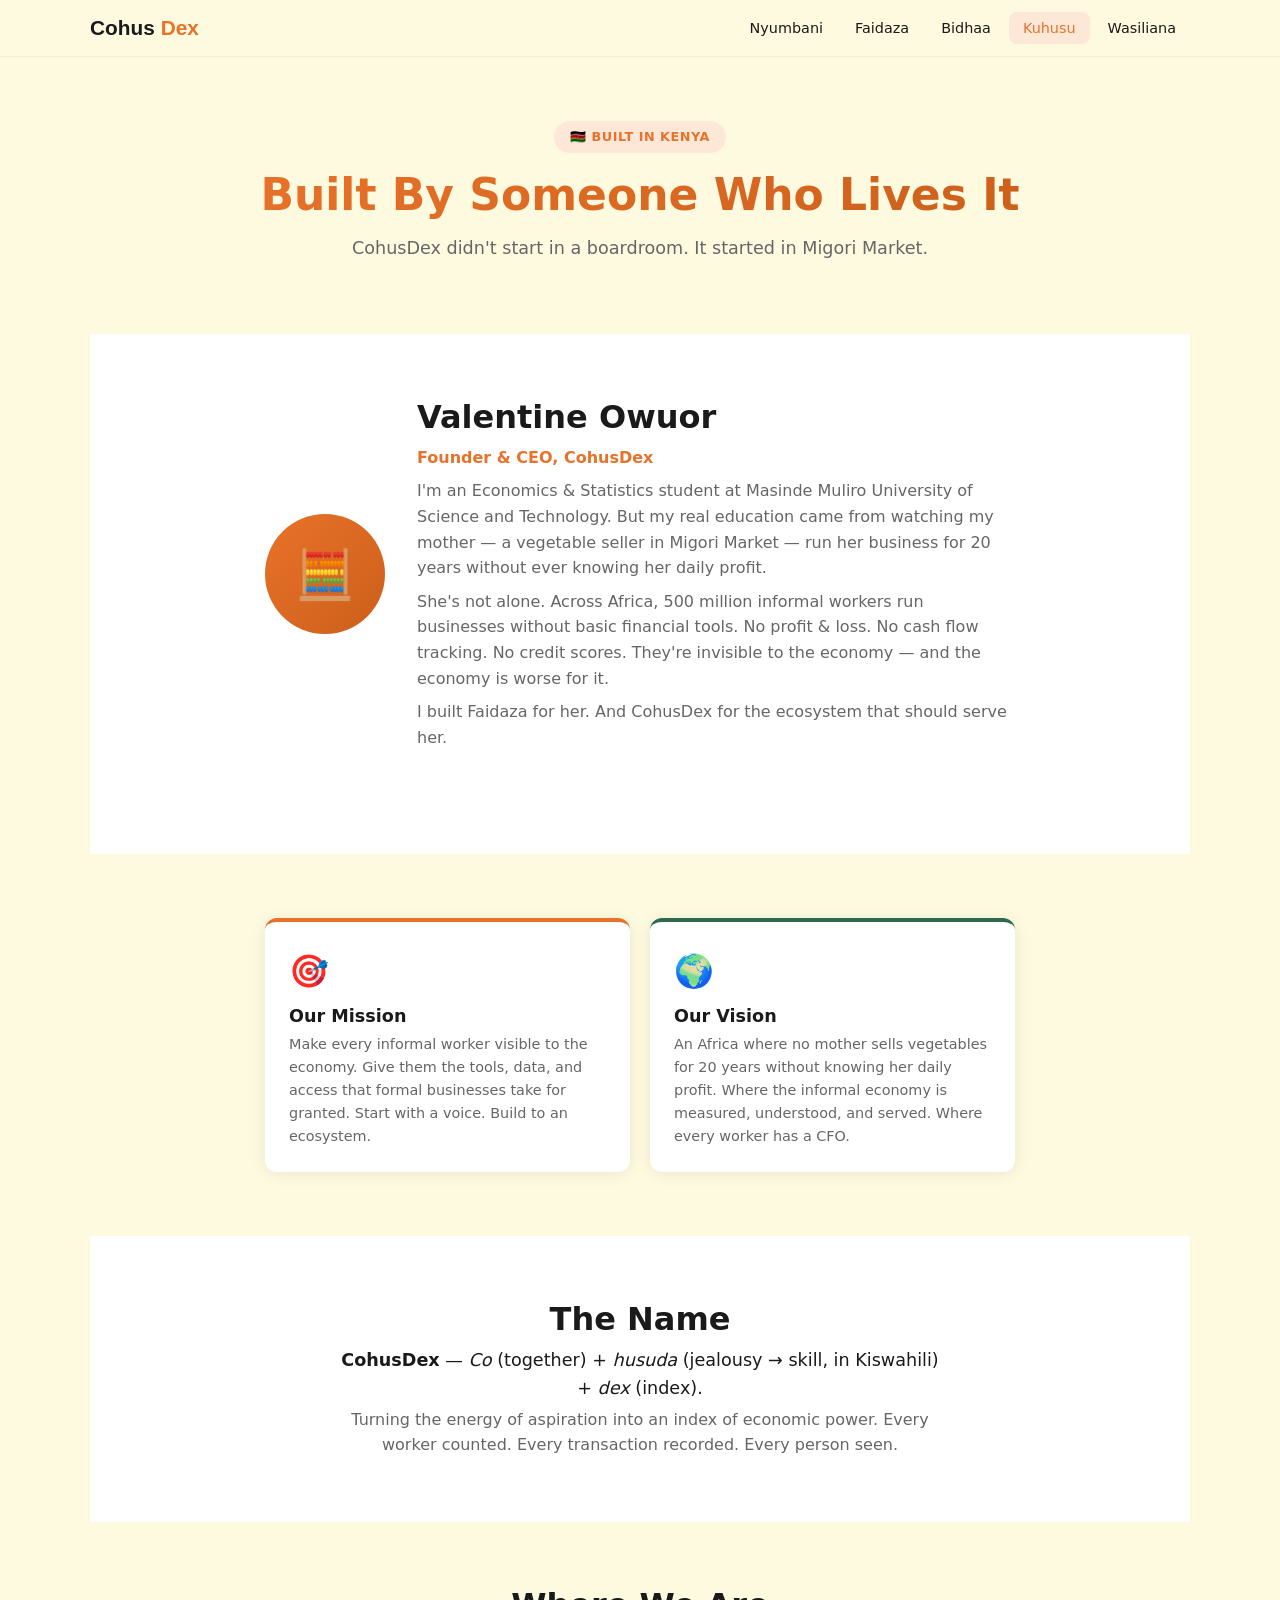
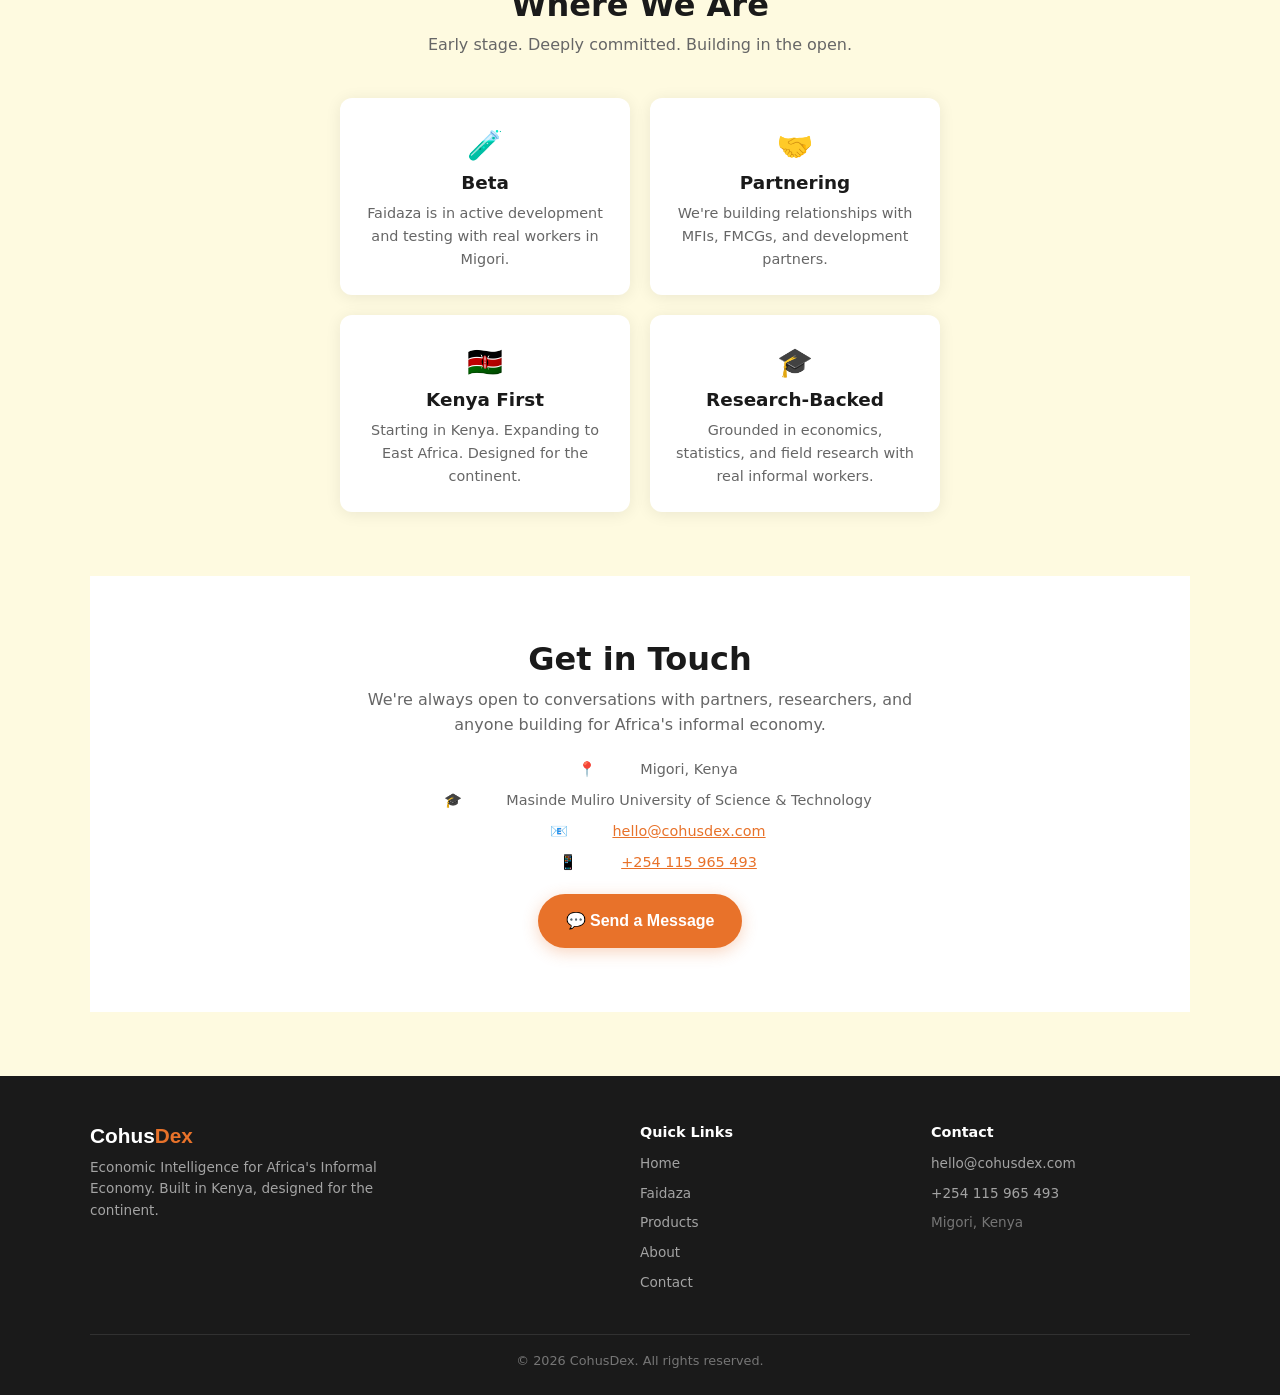
==== about.html @ 2ee93d40 "feat: CohusDex unified company website - Home: mission + two-product CTAs (Faidaza B2C + Core B2B) -" ====
<!DOCTYPE html>
<html lang="en">
<head>
<meta charset="UTF-8">
<meta name="viewport" content="width=device-width,initial-scale=1.0">
<meta name="description" content="About CohusDex — Founded by Valentine Owuor, an Economics & Statistics student whose mother is a vegetable seller in Migori. Building economic intelligence for Africa's informal economy.">
<meta name="theme-color" content="#E8722A">
<link rel="icon" type="image/png" href="/assets/favicon.png">
<link rel="apple-touch-icon" href="/assets/icon-192.png">
<link rel="manifest" href="/manifest.json">
<link rel="stylesheet" href="/css/style.css">
<meta property="og:title" content="About — Built By Someone Who Lives It | CohusDex">
<meta property="og:description" content="Founded by Valentine Owuor, an Economics student whose mother is a vegetable seller in Migori. Building economic intelligence for Africa's informal economy.">
<meta property="og:image" content="https://cohusdex.com/assets/og-image.png">
<meta property="og:url" content="https://cohusdex.com/about.html">
<meta property="og:type" content="website">
<meta name="twitter:card" content="summary_large_image">
<meta name="twitter:title" content="About CohusDex — Built By Someone Who Lives It">
<meta name="twitter:description" content="From Migori Market to economic intelligence for Africa. Valentine Owuor's story.">
<meta name="twitter:image" content="https://cohusdex.com/assets/og-image.png">
<link rel="canonical" href="https://cohusdex.com/about.html">
</head>
<body>

<!-- Navigation -->
<nav class="nav" role="navigation">
  <div class="nav-inner">
    <a href="/" class="nav-logo">Cohus<span>Dex</span></a>
    <button class="nav-toggle" aria-label="Toggle menu" aria-expanded="false" onclick="toggleNav()">☰</button>
    <ul class="nav-links" role="menubar">
      <li role="none"><a href="/" role="menuitem">Nyumbani</a></li>
      <li role="none"><a href="/faidaza.html" role="menuitem">Faidaza</a></li>
      <li role="none"><a href="/products.html" role="menuitem">Bidhaa</a></li>
      <li role="none"><a href="/about.html" class="active" role="menuitem">Kuhusu</a></li>
      <li role="none"><a href="/contact.html" role="menuitem">Wasiliana</a></li>
    </ul>
  </div>
</nav>

<!-- Hero -->
<section class="hero" style="max-width:850px">
  <div class="hero-badge">🇰🇪 Built in Kenya</div>
  <h1>Built By Someone Who Lives It</h1>
  <p>CohusDex didn't start in a boardroom. It started in Migori Market.</p>
</section>

<!-- Valentine's Story -->
<section class="section section-alt">
  <div class="about-hero" style="max-width:750px">
    <div class="about-photo" aria-label="Valentine Owuor, Founder of CohusDex">🧮</div>
    <div class="about-story">
      <h2>Valentine Owuor</h2>
      <p style="color:var(--orange);font-weight:600;margin-bottom:8px">Founder & CEO, CohusDex</p>
      <p>I'm an Economics & Statistics student at Masinde Muliro University of Science and Technology. But my real education came from watching my mother — a vegetable seller in Migori Market — run her business for 20 years without ever knowing her daily profit.</p>
      <p style="margin-top:8px">She's not alone. Across Africa, 500 million informal workers run businesses without basic financial tools. No profit & loss. No cash flow tracking. No credit scores. They're invisible to the economy — and the economy is worse for it.</p>
      <p style="margin-top:8px">I built Faidaza for her. And CohusDex for the ecosystem that should serve her.</p>
    </div>
  </div>
</section>

<!-- Mission & Vision -->
<section class="section">
  <div class="grid grid-2" style="max-width:750px;margin:0 auto">
    <div class="mv-box" style="border-top:4px solid var(--orange)">
      <div class="icon">🎯</div>
      <h3>Our Mission</h3>
      <p>Make every informal worker visible to the economy. Give them the tools, data, and access that formal businesses take for granted. Start with a voice. Build to an ecosystem.</p>
    </div>
    <div class="mv-box" style="border-top:4px solid var(--green)">
      <div class="icon">🌍</div>
      <h3>Our Vision</h3>
      <p>An Africa where no mother sells vegetables for 20 years without knowing her daily profit. Where the informal economy is measured, understood, and served. Where every worker has a CFO.</p>
    </div>
  </div>
</section>

<!-- The Name -->
<section class="section section-alt text-center">
  <div style="max-width:600px;margin:0 auto">
    <h2>The Name</h2>
    <p style="margin-top:8px;font-size:1.1rem"><strong>CohusDex</strong> — <em>Co</em> (together) + <em>husuda</em> (jealousy → skill, in Kiswahili) + <em>dex</em> (index).</p>
    <p style="color:var(--gray);margin-top:4px">Turning the energy of aspiration into an index of economic power. Every worker counted. Every transaction recorded. Every person seen.</p>
  </div>
</section>

<!-- Traction / Status -->
<section class="section text-center">
  <div class="section-header">
    <h2>Where We Are</h2>
    <p>Early stage. Deeply committed. Building in the open.</p>
  </div>
  <div class="grid grid-2" style="max-width:600px;margin:0 auto">
    <div class="card">
      <div style="font-size:1.8rem;margin-bottom:4px">🧪</div>
      <h3>Beta</h3>
      <p>Faidaza is in active development and testing with real workers in Migori.</p>
    </div>
    <div class="card">
      <div style="font-size:1.8rem;margin-bottom:4px">🤝</div>
      <h3>Partnering</h3>
      <p>We're building relationships with MFIs, FMCGs, and development partners.</p>
    </div>
    <div class="card">
      <div style="font-size:1.8rem;margin-bottom:4px">🇰🇪</div>
      <h3>Kenya First</h3>
      <p>Starting in Kenya. Expanding to East Africa. Designed for the continent.</p>
    </div>
    <div class="card">
      <div style="font-size:1.8rem;margin-bottom:4px">🎓</div>
      <h3>Research-Backed</h3>
      <p>Grounded in economics, statistics, and field research with real informal workers.</p>
    </div>
  </div>
</section>

<!-- Contact Info -->
<section class="section section-alt" style="text-align:center">
  <div style="max-width:550px;margin:0 auto">
    <h2>Get in Touch</h2>
    <p style="color:var(--gray);margin:8px 0 20px">We're always open to conversations with partners, researchers, and anyone building for Africa's informal economy.</p>
    <div class="about-detail" style="justify-content:center"><span class="label">📍</span> <span>Migori, Kenya</span></div>
    <div class="about-detail" style="justify-content:center"><span class="label">🎓</span> <span>Masinde Muliro University of Science & Technology</span></div>
    <div class="about-detail" style="justify-content:center"><span class="label">📧</span> <a href="mailto:hello@cohusdex.com" style="color:var(--orange)">hello@cohusdex.com</a></div>
    <div class="about-detail" style="justify-content:center"><span class="label">📱</span> <a href="tel:+254115965493" style="color:var(--orange)">+254 115 965 493</a></div>
    <div style="margin-top:20px">
      <a href="/contact.html" class="btn btn-primary">💬 Send a Message</a>
    </div>
  </div>
</section>

<!-- Footer -->
<footer class="footer">
  <div class="footer-inner">
    <div class="footer-brand">
      <h3>Cohus<span>Dex</span></h3>
      <p>Economic Intelligence for Africa's Informal Economy. Built in Kenya, designed for the continent.</p>
    </div>
    <div class="footer-links">
      <h4>Quick Links</h4>
      <a href="/">Home</a>
      <a href="/faidaza.html">Faidaza</a>
      <a href="/products.html">Products</a>
      <a href="/about.html">About</a>
      <a href="/contact.html">Contact</a>
    </div>
    <div class="footer-contact">
      <h4>Contact</h4>
      <a href="mailto:hello@cohusdex.com">hello@cohusdex.com</a>
      <a href="tel:+254115965493">+254 115 965 493</a>
      <p style="color:rgba(255,255,255,.4);font-size:.85rem;margin-top:4px">Migori, Kenya</p>
    </div>
  </div>
  <div class="footer-bottom">
    &copy; 2026 CohusDex. All rights reserved.
  </div>
</footer>

<script src="/js/main.js"></script>
</body>
</html>
---- css/style.css ----
/* ============================================
   CohusDex — Economic Intelligence for Africa's Informal Economy
   Design System: Faidaza (validated)
   ============================================ */

/* --- Reset & Base --- */
*,*::before,*::after{box-sizing:border-box;margin:0;padding:0}
html{scroll-behavior:smooth;-webkit-text-size-adjust:100%}
body{
  font-family:'Inter',system-ui,-apple-system,sans-serif;
  font-size:16px;line-height:1.6;color:#1A1A1A;
  background:#FEFAE0;overflow-x:hidden;
  -webkit-font-smoothing:antialiased;
}

/* --- Fonts --- */
@font-face{
  font-family:'Inter';font-display:swap;
  src:local('Inter'),local('Inter-Regular');
}
@font-face{
  font-family:'Nunito';font-display:swap;
  src:local('Nunito'),local('Nunito-Bold');
}

h1,h2,h3,h4,.heading{
  font-family:'Nunito','Inter',system-ui,sans-serif;
  font-weight:800;line-height:1.2;color:#1A1A1A;
}

h1{font-size:clamp(1.75rem,5vw,2.75rem)}
h2{font-size:clamp(1.4rem,4vw,2rem)}
h3{font-size:clamp(1.1rem,3vw,1.35rem)}

/* --- Colors --- */
:root{
  --orange:#E8722A;
  --orange-dark:#cc5f1a;
  --orange-light:#fde8d8;
  --green:#2D6A4F;
  --green-light:#e8f5ee;
  --sand:#FEFAE0;
  --sand-dark:#f5efcf;
  --dark:#1A1A1A;
  --gray:#666;
  --gray-light:#f5f5f5;
  --white:#fff;
  --radius:12px;
  --radius-sm:8px;
  --shadow:0 2px 16px rgba(0,0,0,.08);
  --shadow-lg:0 8px 32px rgba(0,0,0,.12);
}

/* --- Navigation --- */
.nav{
  position:sticky;top:0;z-index:100;
  background:rgba(254,250,224,.95);
  backdrop-filter:blur(12px);
  border-bottom:1px solid var(--sand-dark);
  padding:0 16px;
}
.nav-inner{
  max-width:1100px;margin:0 auto;
  display:flex;align-items:center;justify-content:space-between;
  height:56px;
}
.nav-logo{
  font-family:'Nunito',sans-serif;font-weight:800;
  font-size:1.3rem;color:var(--dark);text-decoration:none;
  display:flex;align-items:center;gap:6px;
}
.nav-logo span{color:var(--orange)}
.nav-links{
  display:flex;gap:4px;list-style:none;align-items:center;
}
.nav-links a{
  text-decoration:none;color:var(--dark);font-weight:500;
  padding:8px 14px;border-radius:var(--radius-sm);
  font-size:.9rem;transition:all .2s;
}
.nav-links a:hover,.nav-links a.active{
  background:var(--orange-light);color:var(--orange);
}
.nav-cta{
  background:var(--orange)!important;color:#fff!important;
  font-weight:700!important;margin-left:4px;
}
.nav-cta:hover{background:var(--orange-dark)!important;color:#fff!important}
.nav-toggle{
  display:none;background:none;border:none;
  font-size:1.5rem;color:var(--dark);cursor:pointer;
  padding:4px;
}

/* --- Hero --- */
.hero{
  padding:64px 16px 48px;text-align:center;
  max-width:800px;margin:0 auto;
}
.hero-badge{
  display:inline-block;background:var(--orange-light);
  color:var(--orange);font-weight:700;font-size:.8rem;
  padding:6px 16px;border-radius:50px;margin-bottom:16px;
  letter-spacing:.5px;text-transform:uppercase;
}
.hero h1{
  margin-bottom:12px;
  background:linear-gradient(135deg,var(--orange),var(--orange-dark));
  -webkit-background-clip:text;-webkit-text-fill-color:transparent;
  background-clip:text;
}
.hero p{font-size:1.1rem;color:var(--gray);max-width:600px;margin:0 auto 24px}
.hero-ctas{display:flex;gap:12px;justify-content:center;flex-wrap:wrap}

/* --- Buttons --- */
.btn{
  display:inline-flex;align-items:center;gap:8px;
  padding:14px 28px;border-radius:50px;
  font-family:'Nunito',sans-serif;font-weight:700;
  font-size:1rem;text-decoration:none;
  transition:all .25s;cursor:pointer;border:none;
  white-space:nowrap;
}
.btn-primary{
  background:var(--orange);color:#fff;
  box-shadow:0 4px 16px rgba(232,114,42,.3);
}
.btn-primary:hover{background:var(--orange-dark);transform:translateY(-1px);box-shadow:0 6px 20px rgba(232,114,42,.4)}
.btn-secondary{
  background:var(--white);color:var(--orange);
  border:2px solid var(--orange);
}
.btn-secondary:hover{background:var(--orange-light)}
.btn-green{
  background:var(--green);color:#fff;
  box-shadow:0 4px 16px rgba(45,106,79,.3);
}
.btn-green:hover{background:#1f4d38;transform:translateY(-1px)}
.btn-outline{
  background:transparent;color:var(--dark);
  border:2px solid var(--dark);
}
.btn-outline:hover{background:var(--dark);color:#fff}
.btn-lg{padding:16px 36px;font-size:1.1rem}
.btn-sm{padding:10px 20px;font-size:.85rem}

/* --- Sections --- */
.section{
  padding:64px 16px;max-width:1100px;margin:0 auto;
}
.section-header{text-align:center;margin-bottom:40px}
.section-header h2{margin-bottom:8px}
.section-header p{color:var(--gray);max-width:600px;margin:0 auto}
.section-alt{background:var(--white)}

/* --- Cards --- */
.card{
  background:var(--white);border-radius:var(--radius);
  padding:24px;box-shadow:var(--shadow);
  transition:transform .2s,box-shadow .2s;
}
.card:hover{transform:translateY(-2px);box-shadow:var(--shadow-lg)}
.card-icon{
  width:48px;height:48px;border-radius:var(--radius-sm);
  display:flex;align-items:center;justify-content:center;
  font-size:1.5rem;margin-bottom:12px;
}
.card h3{margin-bottom:8px;font-size:1.15rem}
.card p{color:var(--gray);font-size:.9rem}

.grid{display:grid;gap:20px}
.grid-2{grid-template-columns:repeat(auto-fit,minmax(280px,1fr))}
.grid-3{grid-template-columns:repeat(auto-fit,minmax(250px,1fr))}
.grid-4{grid-template-columns:repeat(auto-fit,minmax(220px,1fr))}

/* --- Feature List --- */
.feature-list{list-style:none;display:grid;gap:16px}
.feature-item{
  display:flex;gap:16px;align-items:flex-start;
  background:var(--white);padding:20px;border-radius:var(--radius);
  box-shadow:var(--shadow);
}
.feature-icon{
  width:44px;height:44px;border-radius:50%;
  display:flex;align-items:center;justify-content:center;
  font-size:1.3rem;flex-shrink:0;
}
.feature-icon.orange{background:var(--orange-light);color:var(--orange)}
.feature-icon.green{background:var(--green-light);color:var(--green)}
.feature-text h4{font-size:1rem;margin-bottom:4px}
.feature-text p{color:var(--gray);font-size:.85rem}

/* --- Two Column --- */
.two-col{
  display:grid;grid-template-columns:1fr 1fr;gap:40px;align-items:center;
}
.two-col-reverse{direction:rtl}
.two-col-reverse>*{direction:ltr}

/* --- Product Card (large) --- */
.product-card{
  background:var(--white);border-radius:var(--radius);
  padding:32px;box-shadow:var(--shadow);
  display:flex;flex-direction:column;gap:16px;
  position:relative;overflow:hidden;
}
.product-card::before{
  content:'';position:absolute;top:0;left:0;right:0;height:4px;
}
.product-card.primary::before{background:var(--orange)}
.product-card.secondary::before{background:var(--green)}
.product-tag{
  display:inline-block;font-size:.75rem;font-weight:700;
  padding:4px 12px;border-radius:50px;
}
.product-tag.b2c{background:var(--orange-light);color:var(--orange)}
.product-tag.b2b{background:var(--green-light);color:var(--green)}
.product-card h3{font-size:1.5rem}
.product-card p{color:var(--gray)}

/* --- Step Cards --- */
.steps{display:grid;grid-template-columns:repeat(3,1fr);gap:20px;text-align:center}
.step{
  background:var(--white);border-radius:var(--radius);
  padding:32px 20px;box-shadow:var(--shadow);
}
.step-num{
  width:40px;height:40px;border-radius:50%;
  background:var(--orange);color:#fff;
  display:flex;align-items:center;justify-content:center;
  font-weight:800;font-size:1.1rem;margin:0 auto 12px;
}
.step h4{margin-bottom:6px;font-size:1rem}
.step p{color:var(--gray);font-size:.85rem}

/* --- Worker Types --- */
.worker-grid{
  display:grid;
  grid-template-columns:repeat(auto-fit,minmax(150px,1fr));
  gap:16px;
}
.worker-card{
  background:var(--white);border-radius:var(--radius);
  padding:20px;text-align:center;box-shadow:var(--shadow);
  transition:transform .2s;
}
.worker-card:hover{transform:translateY(-3px)}
.worker-emoji{font-size:2.5rem;margin-bottom:8px}
.worker-card h4{font-size:.9rem;margin-bottom:4px}
.worker-card p{font-size:.75rem;color:var(--gray)}

/* --- Testimonial --- */
.testimonial{
  background:var(--green);color:#fff;
  border-radius:var(--radius);padding:32px;
  text-align:center;max-width:700px;margin:0 auto;
}
.testimonial p{font-size:1.1rem;font-style:italic;margin-bottom:12px}
.testimonial .author{font-weight:700;opacity:.9}
.testimonial .role{font-size:.85rem;opacity:.7}

/* --- Contact Form --- */
.form{
  max-width:520px;margin:0 auto;
  display:flex;flex-direction:column;gap:16px;
}
.form-group{display:flex;flex-direction:column;gap:4px}
.form-group label{
  font-weight:600;font-size:.85rem;color:var(--dark);
}
.form-group input,.form-group select,.form-group textarea{
  padding:12px 16px;border:2px solid #e0dcc8;
  border-radius:var(--radius-sm);font-size:1rem;
  font-family:'Inter',sans-serif;
  background:var(--white);transition:border-color .2s;
}
.form-group input:focus,.form-group select:focus,.form-group textarea:focus{
  outline:none;border-color:var(--orange);
}
.form-group textarea{min-height:120px;resize:vertical}
.form button{align-self:flex-start}

/* --- Footer --- */
.footer{
  background:var(--dark);color:#fff;padding:48px 16px 24px;
  margin-top:64px;
}
.footer-inner{
  max-width:1100px;margin:0 auto;
  display:grid;grid-template-columns:2fr 1fr 1fr;gap:32px;
}
.footer-brand h3{
  font-family:'Nunito',sans-serif;font-weight:800;
  font-size:1.3rem;color:#fff;margin-bottom:8px;
}
.footer-brand h3 span{color:var(--orange)}
.footer-brand p{color:rgba(255,255,255,.6);font-size:.85rem;max-width:300px}
.footer-links h4,.footer-contact h4{
  color:#fff;font-size:.9rem;margin-bottom:12px;
}
.footer-links a,.footer-contact a{
  display:block;color:rgba(255,255,255,.6);
  text-decoration:none;font-size:.85rem;margin-bottom:8px;
  transition:color .2s;
}
.footer-links a:hover,.footer-contact a:hover{color:var(--orange)}
.footer-bottom{
  max-width:1100px;margin:32px auto 0;padding-top:16px;
  border-top:1px solid rgba(255,255,255,.1);
  text-align:center;font-size:.8rem;color:rgba(255,255,255,.4);
}

/* --- Page Banner --- */
.page-banner{
  padding:48px 16px 32px;text-align:center;
  max-width:800px;margin:0 auto;
}
.page-banner .emoji{font-size:3rem;margin-bottom:12px}
.page-banner h1{margin-bottom:8px}
.page-banner p{color:var(--gray);font-size:1.05rem}

/* --- B2B Product Row --- */
.product-row{
  display:grid;grid-template-columns:1fr 1fr;gap:24px;
}
.product-block{
  background:var(--white);border-radius:var(--radius);
  padding:28px;box-shadow:var(--shadow);
  border-left:4px solid var(--green);
  transition:transform .2s,box-shadow .2s;
}
.product-block:hover{transform:translateY(-2px);box-shadow:var(--shadow-lg)}
.product-block .icon{
  font-size:1.8rem;margin-bottom:8px;
}
.product-block h3{font-size:1.15rem;margin-bottom:6px}
.product-block p{color:var(--gray);font-size:.9rem}

/* --- About Section --- */
.about-hero{
  display:grid;grid-template-columns:auto 1fr;gap:32px;
  align-items:center;max-width:700px;margin:0 auto 40px;
}
.about-photo{
  width:120px;height:120px;border-radius:50%;
  background:linear-gradient(135deg,var(--orange),var(--orange-dark));
  display:flex;align-items:center;justify-content:center;
  font-size:3rem;color:#fff;flex-shrink:0;
}
.about-story h2{margin-bottom:8px}
.about-story p{color:var(--gray)}
.about-detail{
  display:flex;gap:8px;align-items:center;margin-bottom:8px;
  font-size:.9rem;color:var(--gray);
}
.about-detail .label{font-weight:600;color:var(--dark);min-width:90px}

/* --- Mission/Vision boxes --- */
.mv-box{
  background:var(--white);border-radius:var(--radius);
  padding:24px;box-shadow:var(--shadow);
}
.mv-box .icon{font-size:2rem;margin-bottom:8px}
.mv-box h3{font-size:1.1rem;margin-bottom:6px}
.mv-box p{color:var(--gray);font-size:.9rem}

/* --- Download Card --- */
.download-card{
  background:linear-gradient(135deg,var(--orange),var(--orange-dark));
  color:#fff;border-radius:var(--radius);
  padding:32px;text-align:center;max-width:500px;margin:0 auto;
}
.download-card h3{color:#fff;margin-bottom:8px}
.download-card p{opacity:.9;margin-bottom:16px;font-size:.9rem}
.download-card .btn{background:#fff;color:var(--orange)}
.download-card .btn:hover{background:var(--sand)}

/* --- Utilities --- */
.text-center{text-align:center}
.text-orange{color:var(--orange)}
.text-green{color:var(--green)}
.mt-1{margin-top:8px}
.mt-2{margin-top:16px}
.mt-3{margin-top:24px}
.mt-4{margin-top:32px}
.mb-1{margin-bottom:8px}
.mb-2{margin-bottom:16px}
.mb-3{margin-bottom:24px}
.mb-4{margin-bottom:32px}
.hidden{display:none}

/* --- Language Toggle --- */
.lang-switch{
  display:inline-flex;background:var(--white);
  border-radius:50px;padding:3px;border:1px solid #e0dcc8;
}
.lang-btn{
  padding:6px 14px;border-radius:50px;border:none;
  background:transparent;cursor:pointer;
  font-size:.8rem;font-weight:600;color:var(--gray);
  transition:all .2s;
}
.lang-btn.active{background:var(--orange);color:#fff}
.sw-only{display:none}
.en-only{display:block}

/* --- Blog (placeholder) --- */
.blog-card{
  background:var(--white);border-radius:var(--radius);
  overflow:hidden;box-shadow:var(--shadow);
}
.blog-card img{
  width:100%;height:160px;object-fit:cover;
}
.blog-card-body{padding:20px}
.blog-card-body .date{font-size:.8rem;color:var(--gray);margin-bottom:4px}
.blog-card-body h3{font-size:1.05rem;margin-bottom:6px}
.blog-card-body p{font-size:.85rem;color:var(--gray)}

/* --- Responsive --- */
@media(max-width:768px){
  .nav-links{
    position:fixed;top:56px;left:0;right:0;
    background:rgba(254,250,224,.98);
    flex-direction:column;padding:16px;
    border-bottom:1px solid var(--sand-dark);
    display:none;gap:2px;
  }
  .nav-links.open{display:flex}
  .nav-toggle{display:block}
  .nav-cta{margin-left:0!important;text-align:center}
  .two-col{grid-template-columns:1fr;gap:24px}
  .two-col-reverse{display:flex;flex-direction:column-reverse}
  .steps{grid-template-columns:1fr}
  .product-row{grid-template-columns:1fr}
  .footer-inner{grid-template-columns:1fr;gap:24px}
  .about-hero{grid-template-columns:1fr;text-align:center}
  .about-photo{margin:0 auto}
  .hero-ctas{flex-direction:column;align-items:center}
  .hero-ctas .btn{width:100%;max-width:300px;justify-content:center}
}

@media(max-width:480px){
  .hero{padding:40px 16px 32px}
  .section{padding:40px 16px}
  .grid-2,.grid-3,.grid-4{grid-template-columns:1fr}
  .card{padding:20px}
}

/* Print */
@media print{
  .nav,.footer,.btn{display:none}
  body{background:#fff}
}
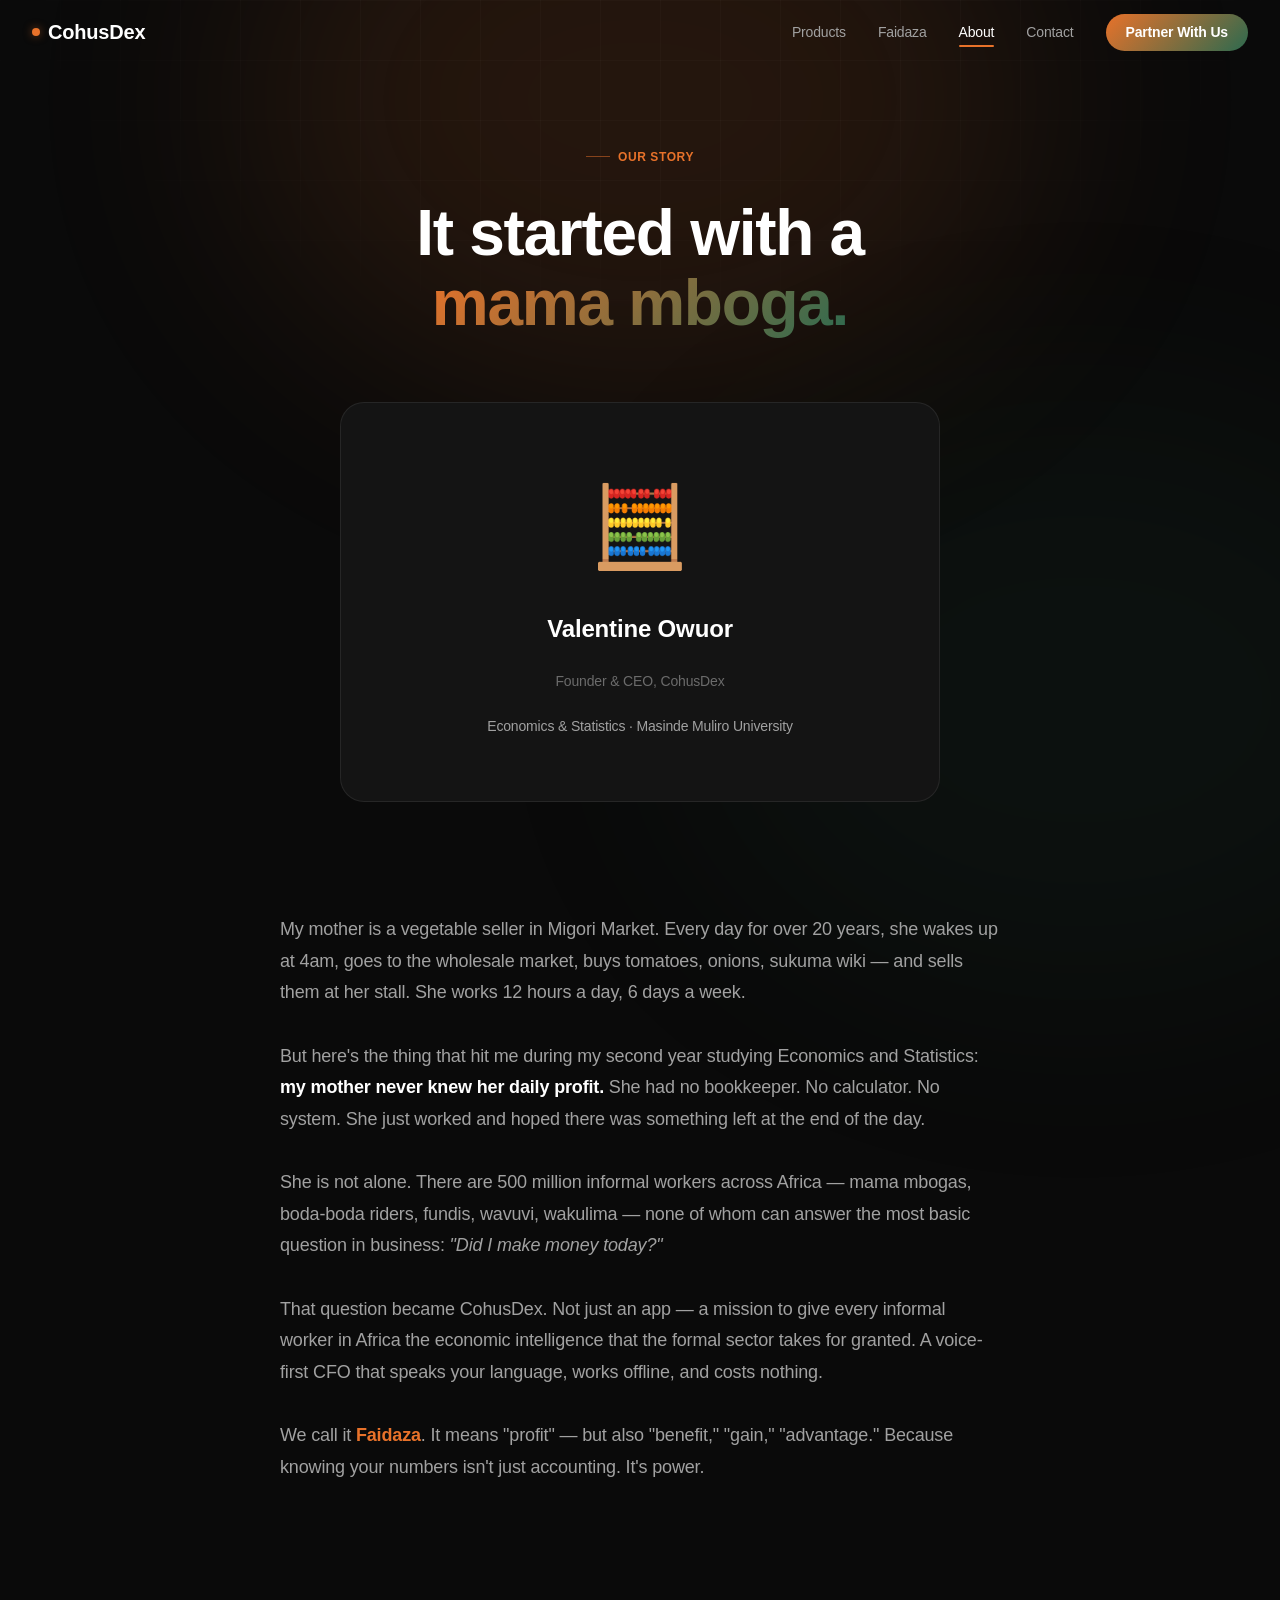
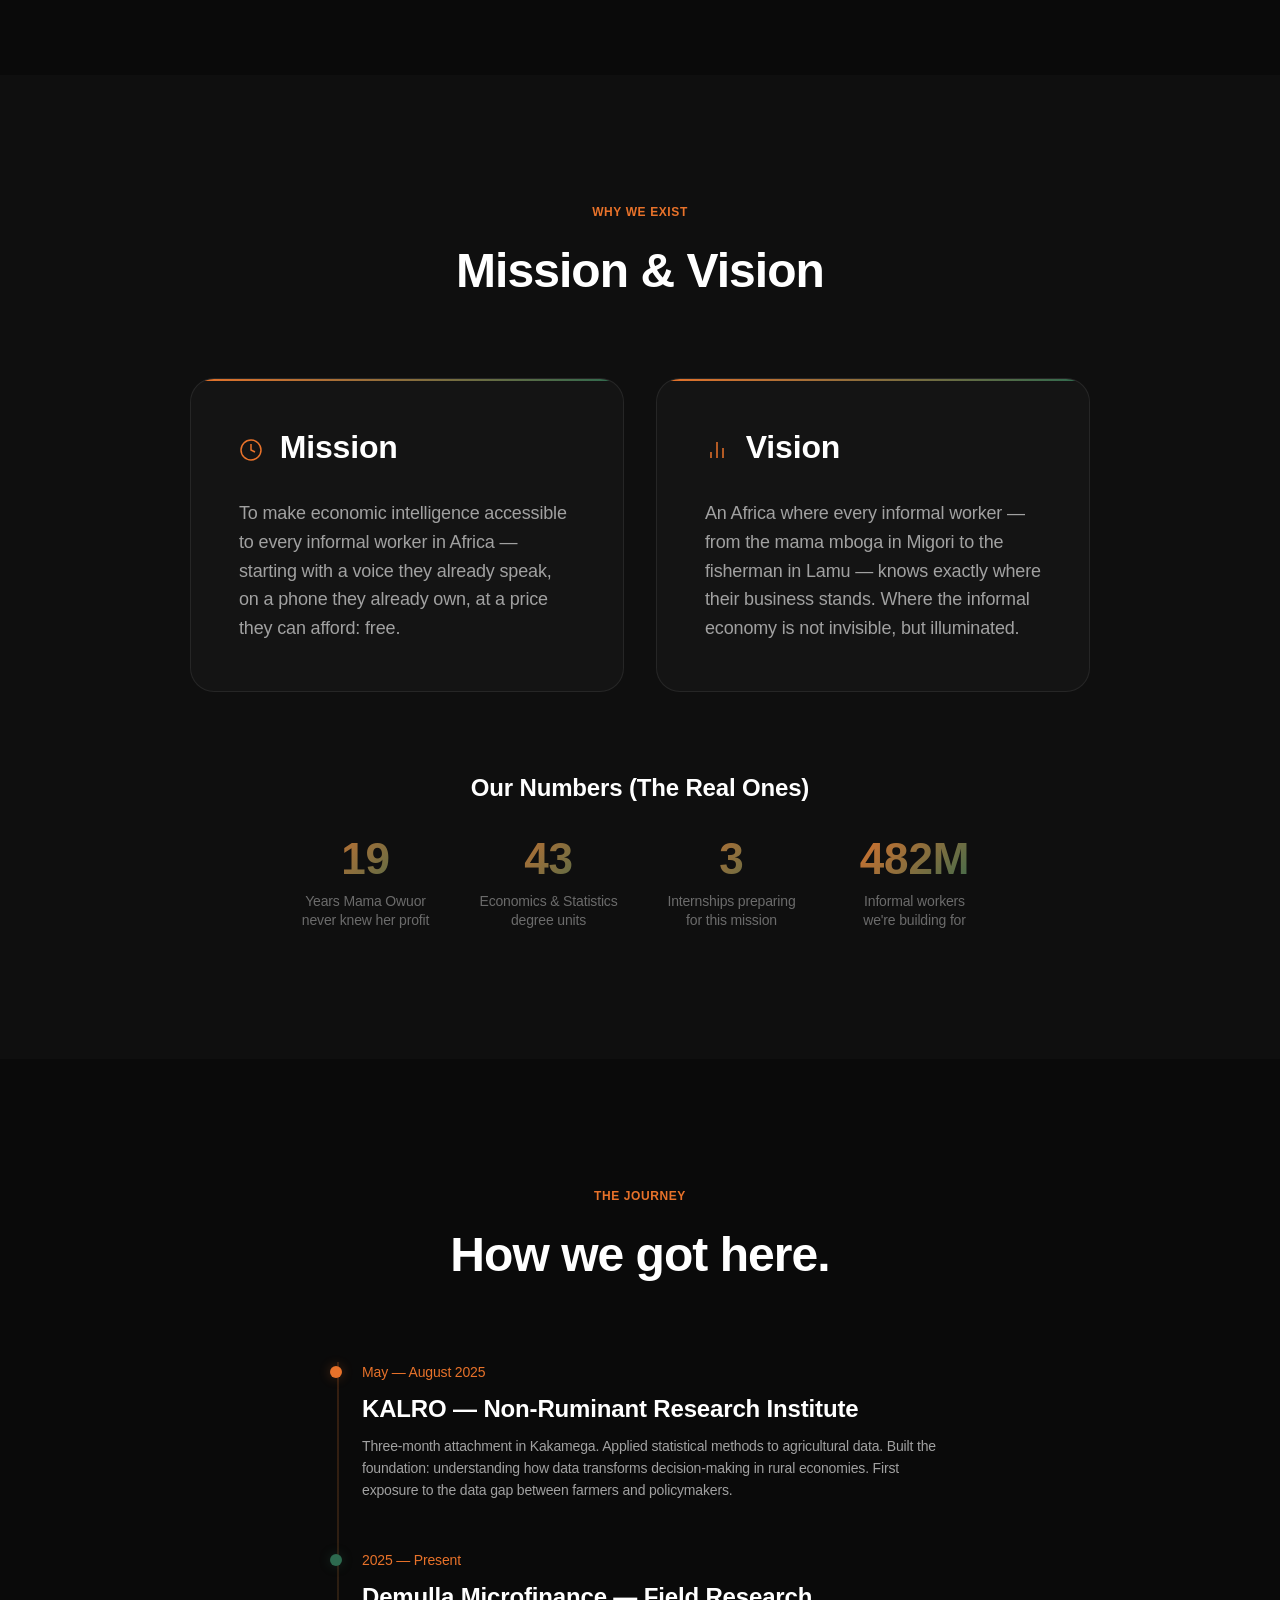
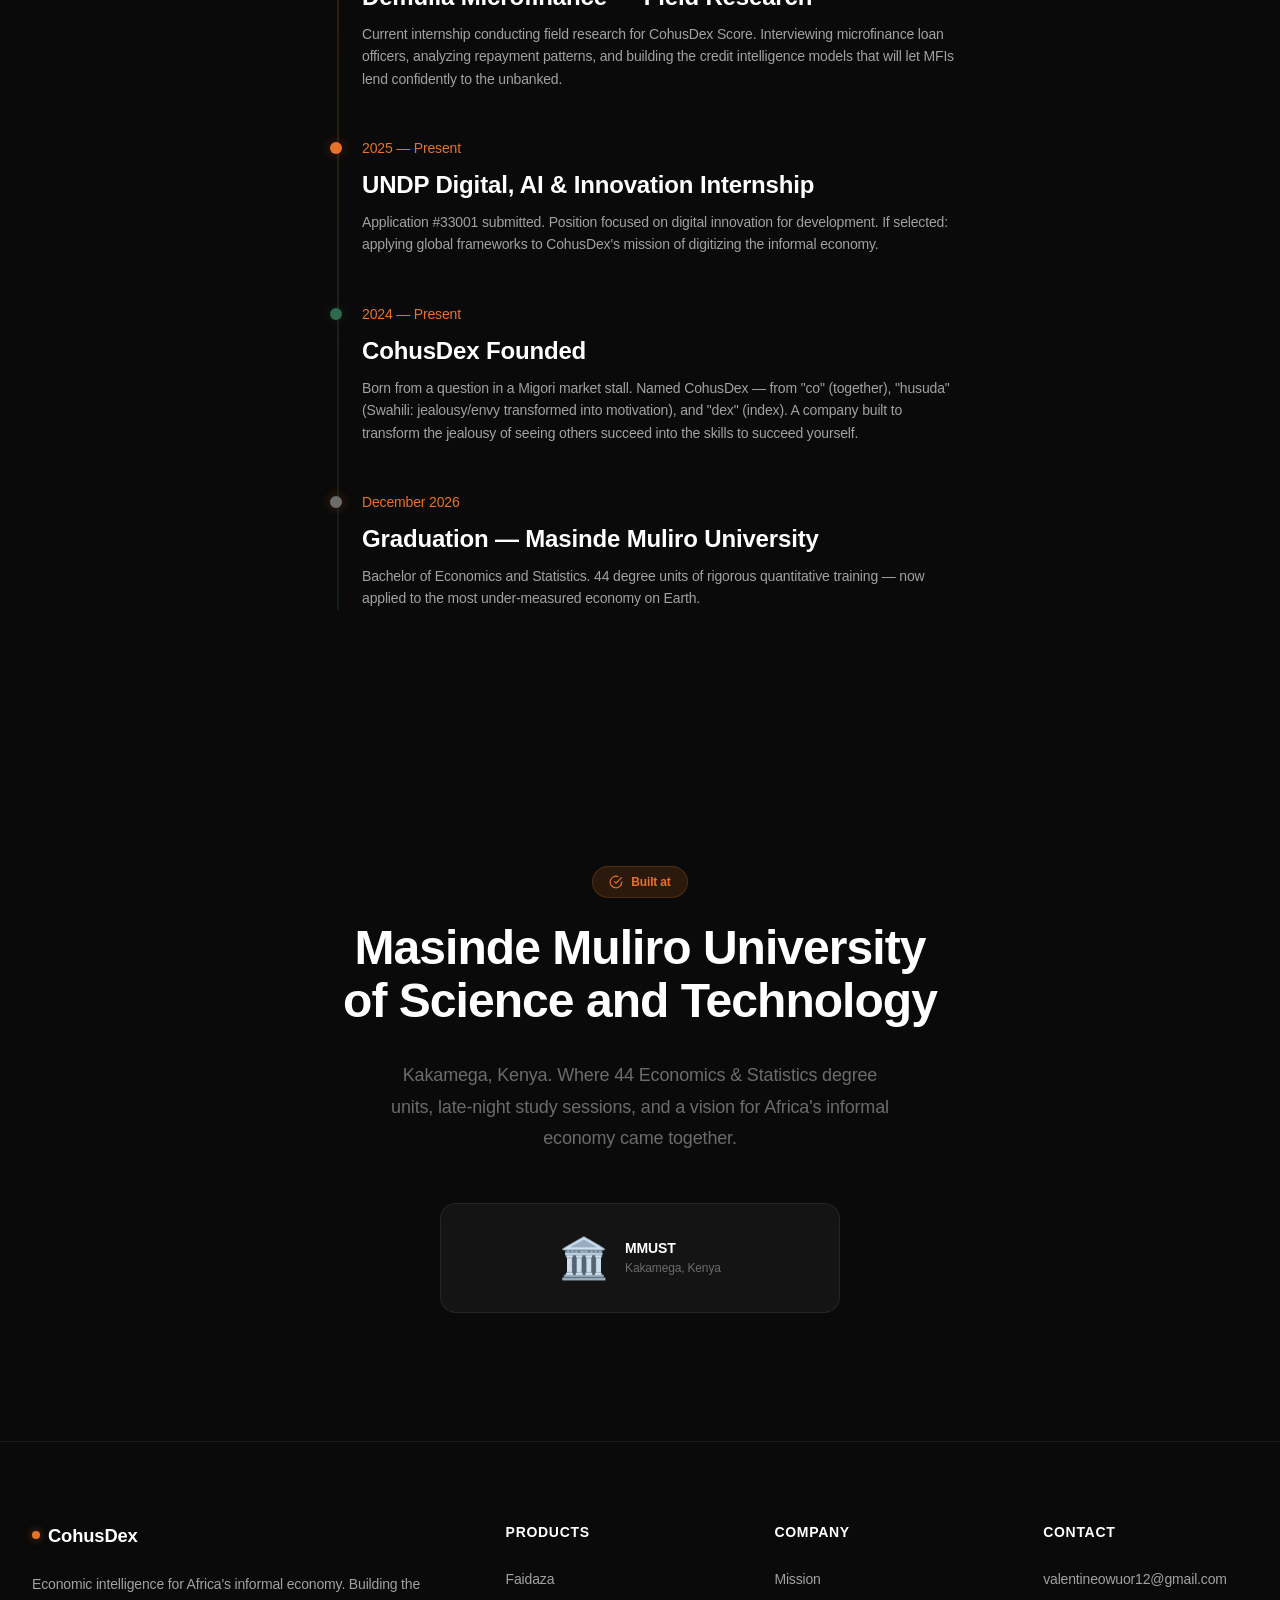
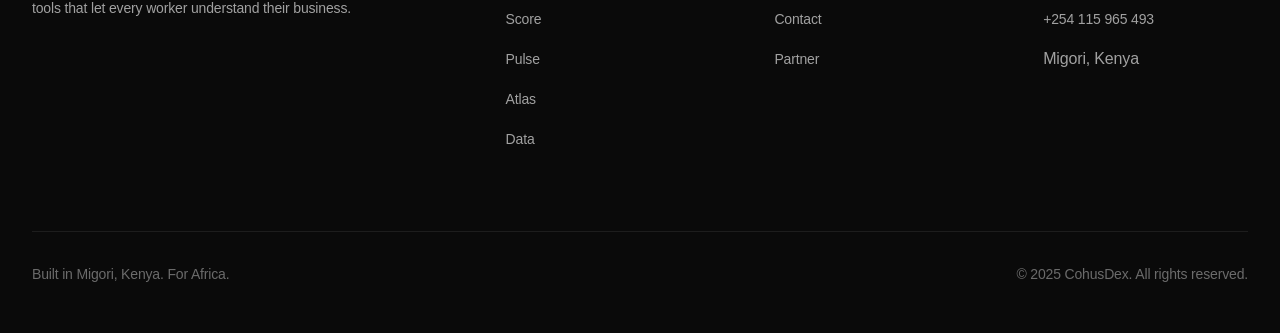
==== commit 7739aaf3: "feat: premium big-tech redesign v2 — Stripe/Apple/OpenAI caliber - Dark theme (#0A0A0A) with radial " ====
--- a/about.html
+++ b/about.html
@@ -1,160 +1,287 @@
 <!DOCTYPE html>
-<html lang="en">
+<html lang="en" dir="ltr">
 <head>
-<meta charset="UTF-8">
-<meta name="viewport" content="width=device-width,initial-scale=1.0">
-<meta name="description" content="About CohusDex — Founded by Valentine Owuor, an Economics & Statistics student whose mother is a vegetable seller in Migori. Building economic intelligence for Africa's informal economy.">
-<meta name="theme-color" content="#E8722A">
-<link rel="icon" type="image/png" href="/assets/favicon.png">
-<link rel="apple-touch-icon" href="/assets/icon-192.png">
-<link rel="manifest" href="/manifest.json">
-<link rel="stylesheet" href="/css/style.css">
-<meta property="og:title" content="About — Built By Someone Who Lives It | CohusDex">
-<meta property="og:description" content="Founded by Valentine Owuor, an Economics student whose mother is a vegetable seller in Migori. Building economic intelligence for Africa's informal economy.">
-<meta property="og:image" content="https://cohusdex.com/assets/og-image.png">
-<meta property="og:url" content="https://cohusdex.com/about.html">
-<meta property="og:type" content="website">
-<meta name="twitter:card" content="summary_large_image">
-<meta name="twitter:title" content="About CohusDex — Built By Someone Who Lives It">
-<meta name="twitter:description" content="From Migori Market to economic intelligence for Africa. Valentine Owuor's story.">
-<meta name="twitter:image" content="https://cohusdex.com/assets/og-image.png">
-<link rel="canonical" href="https://cohusdex.com/about.html">
+  <meta charset="UTF-8">
+  <meta name="viewport" content="width=device-width, initial-scale=1.0">
+  <meta name="theme-color" content="#0A0A0A">
+  <meta name="description" content="CohusDex was founded by Valentine Owuor, an Economics & Statistics student at Masinde Muliro University. Inspired by his mother — a vegetable seller in Migori Market. Built in Migori, Kenya. For Africa.">
+  <meta name="keywords" content="CohusDex, Valentine Owuor, founder, Migori, Kenya, Masinde Muliro University, informal economy, Africa">
+
+  <meta property="og:title" content="About CohusDex — Built in Migori, Kenya. For Africa.">
+  <meta property="og:description" content="The story of CohusDex starts in a Migori market stall, where a mama mboga never knew her daily profit.">
+  <meta property="og:image" content="/assets/og-image.png">
+  <meta property="og:url" content="https://cohusdex.com/about">
+  <meta property="og:type" content="website">
+
+  <meta name="twitter:card" content="summary_large_image">
+  <meta name="twitter:title" content="About CohusDex — Built in Migori, Kenya.">
+  <meta name="twitter:description" content="The story of CohusDex starts in a Migori market stall.">
+  <meta name="twitter:image" content="/assets/og-image.png">
+
+  <script type="application/ld+json">
+  {
+    "@context": "https://schema.org",
+    "@type": "AboutPage",
+    "name": "About CohusDex",
+    "description": "Founded by Valentine Owuor, a Masinde Muliro University Economics & Statistics student. Inspired by his mother, a vegetable seller in Migori Market. Built in Migori, Kenya. For Africa.",
+    "about": {
+      "@type": "Organization",
+      "name": "CohusDex",
+      "founder": {
+        "@type": "Person",
+        "name": "Valentine Owuor"
+      }
+    }
+  }
+  </script>
+  <title>About CohusDex — Our Story, Mission &amp; Founder | CohusDex</title>
+  <link rel="icon" type="image/svg+xml" href="/assets/icon.svg">
+  <link rel="icon" type="image/png" href="/assets/favicon.png">
+  <link rel="apple-touch-icon" href="/assets/icon-192.png">
+  <link rel="manifest" href="/manifest.json">
+  <link rel="stylesheet" href="/css/style.css">
+  <link rel="canonical" href="https://cohusdex.com/about">
 </head>
 <body>
-
-<!-- Navigation -->
-<nav class="nav" role="navigation">
-  <div class="nav-inner">
-    <a href="/" class="nav-logo">Cohus<span>Dex</span></a>
-    <button class="nav-toggle" aria-label="Toggle menu" aria-expanded="false" onclick="toggleNav()">☰</button>
-    <ul class="nav-links" role="menubar">
-      <li role="none"><a href="/" role="menuitem">Nyumbani</a></li>
-      <li role="none"><a href="/faidaza.html" role="menuitem">Faidaza</a></li>
-      <li role="none"><a href="/products.html" role="menuitem">Bidhaa</a></li>
-      <li role="none"><a href="/about.html" class="active" role="menuitem">Kuhusu</a></li>
-      <li role="none"><a href="/contact.html" role="menuitem">Wasiliana</a></li>
-    </ul>
-  </div>
-</nav>
-
-<!-- Hero -->
-<section class="hero" style="max-width:850px">
-  <div class="hero-badge">🇰🇪 Built in Kenya</div>
-  <h1>Built By Someone Who Lives It</h1>
-  <p>CohusDex didn't start in a boardroom. It started in Migori Market.</p>
-</section>
-
-<!-- Valentine's Story -->
-<section class="section section-alt">
-  <div class="about-hero" style="max-width:750px">
-    <div class="about-photo" aria-label="Valentine Owuor, Founder of CohusDex">🧮</div>
-    <div class="about-story">
-      <h2>Valentine Owuor</h2>
-      <p style="color:var(--orange);font-weight:600;margin-bottom:8px">Founder & CEO, CohusDex</p>
-      <p>I'm an Economics & Statistics student at Masinde Muliro University of Science and Technology. But my real education came from watching my mother — a vegetable seller in Migori Market — run her business for 20 years without ever knowing her daily profit.</p>
-      <p style="margin-top:8px">She's not alone. Across Africa, 500 million informal workers run businesses without basic financial tools. No profit & loss. No cash flow tracking. No credit scores. They're invisible to the economy — and the economy is worse for it.</p>
-      <p style="margin-top:8px">I built Faidaza for her. And CohusDex for the ecosystem that should serve her.</p>
+  <div class="bg-glow bg-glow--orange" aria-hidden="true"></div>
+  <div class="bg-glow bg-glow--green" aria-hidden="true"></div>
+  <div class="bg-grid" aria-hidden="true"></div>
+
+  <header class="nav" role="banner">
+    <div class="nav-inner">
+      <a href="/" class="nav-logo" aria-label="CohusDex Home">
+        <span class="nav-logo-dot" aria-hidden="true"></span>CohusDex
+      </a>
+      <button class="nav-toggle" aria-label="Toggle menu" aria-expanded="false">
+        <span></span><span></span><span></span>
+      </button>
+      <nav class="nav-links" role="navigation" aria-label="Main navigation">
+        <a href="/products.html" class="nav-link">Products</a>
+        <a href="/faidaza.html" class="nav-link">Faidaza</a>
+        <a href="/about.html" class="nav-link">About</a>
+        <a href="/contact.html" class="nav-link">Contact</a>
+        <a href="/contact.html" class="nav-cta">Partner With Us</a>
+      </nav>
     </div>
-  </div>
-</section>
-
-<!-- Mission & Vision -->
-<section class="section">
-  <div class="grid grid-2" style="max-width:750px;margin:0 auto">
-    <div class="mv-box" style="border-top:4px solid var(--orange)">
-      <div class="icon">🎯</div>
-      <h3>Our Mission</h3>
-      <p>Make every informal worker visible to the economy. Give them the tools, data, and access that formal businesses take for granted. Start with a voice. Build to an ecosystem.</p>
+  </header>
+
+  <main id="main-content">
+    <!-- Hero / Founder Photo -->
+    <section class="page-header" style="padding-bottom: var(--space-2xl);">
+      <div class="container" style="max-width: 900px;">
+        <div class="section-label reveal text-center mb-2" style="display: block;">
+          <span style="margin: 0 auto; display: inline-flex; align-items: center; gap: var(--space-sm);">
+            <span style="width: 24px; height: 1px; background: var(--color-primary); opacity: 0.5;"></span>
+            Our Story
+          </span>
+        </div>
+        <h1 class="heading-hero reveal text-center" style="font-size: clamp(2rem, 6vw, 4rem);">
+          It started with a<br>
+          <span class="text-gradient">mama mboga.</span>
+        </h1>
+        <div class="reveal--fade reveal" style="margin-top: var(--space-3xl);">
+          <div class="about-photo" style="max-width: 600px; margin: 0 auto; aspect-ratio: 3/2; border: 1px solid var(--color-border); border-radius: var(--radius-xl); display: flex; align-items: center; justify-content: center; gap: var(--space-lg); flex-direction: column; background: var(--color-surface);">
+            <div style="font-size: 5rem;">🧮</div>
+            <div style="font-size: var(--fs-h4); font-weight: var(--fw-bold); color: var(--color-text);">Valentine Owuor</div>
+            <div style="font-size: var(--fs-body-sm); color: var(--color-text-muted);">Founder &amp; CEO, CohusDex</div>
+            <div style="font-size: var(--fs-body-sm); color: var(--color-text-secondary);">Economics &amp; Statistics · Masinde Muliro University</div>
+          </div>
+        </div>
+      </div>
+    </section>
+
+    <!-- Story -->
+    <section class="section" style="padding-top: 0;" aria-labelledby="story-heading">
+      <div class="container">
+        <h2 id="story-heading" class="sr-only">The Founder's Story</h2>
+        <div class="about-story reveal--fade reveal">
+          <p>
+            My mother is a vegetable seller in Migori Market. Every day for over 20 years, she wakes up at 4am, goes to the wholesale market, buys tomatoes, onions, sukuma wiki — and sells them at her stall. She works 12 hours a day, 6 days a week.
+          </p>
+          <p>
+            But here's the thing that hit me during my second year studying Economics and Statistics: <strong style="color: var(--color-text);">my mother never knew her daily profit.</strong> She had no bookkeeper. No calculator. No system. She just worked and hoped there was something left at the end of the day.
+          </p>
+          <p>
+            She is not alone. There are 500 million informal workers across Africa — mama mbogas, boda-boda riders, fundis, wavuvi, wakulima — none of whom can answer the most basic question in business: <em>"Did I make money today?"</em>
+          </p>
+          <p>
+            That question became CohusDex. Not just an app — a mission to give every informal worker in Africa the economic intelligence that the formal sector takes for granted. A voice-first CFO that speaks your language, works offline, and costs nothing.
+          </p>
+          <p>
+            We call it <strong style="color: var(--color-primary);">Faidaza</strong>. It means "profit" — but also "benefit," "gain," "advantage." Because knowing your numbers isn't just accounting. It's power.
+          </p>
+        </div>
+      </div>
+    </section>
+
+    <!-- Mission & Vision -->
+    <section class="section" id="mission" aria-labelledby="mission-heading" style="background: var(--color-bg-elevated);">
+      <div class="container">
+        <div class="section-label reveal text-center" style="display: block; margin-left: auto; margin-right: auto; width: fit-content;">Why We Exist</div>
+        <h2 id="mission-heading" class="heading-2 reveal text-center mb-5">Mission &amp; Vision</h2>
+
+        <div class="mission-statements">
+          <div class="mission-card reveal">
+            <h3 class="heading-3 mb-2">
+              <svg width="24" height="24" viewBox="0 0 24 24" fill="none" stroke="var(--color-primary)" stroke-width="1.5" style="display: inline; vertical-align: middle; margin-right: 8px;"><circle cx="12" cy="12" r="10"/><path d="M12 6v6l4 2"/></svg>
+              Mission
+            </h3>
+            <p style="font-size: var(--fs-body-lg); color: var(--color-text-secondary); line-height: 1.6;">
+              To make economic intelligence accessible to every informal worker in Africa — starting with a voice they already speak, on a phone they already own, at a price they can afford: free.
+            </p>
+          </div>
+          <div class="mission-card reveal">
+            <h3 class="heading-3 mb-2">
+              <svg width="24" height="24" viewBox="0 0 24 24" fill="none" stroke="var(--color-primary)" stroke-width="1.5" style="display: inline; vertical-align: middle; margin-right: 8px;"><path d="M18 20V10"/><path d="M12 20V4"/><path d="M6 20v-6"/></svg>
+              Vision
+            </h3>
+            <p style="font-size: var(--fs-body-lg); color: var(--color-text-secondary); line-height: 1.6;">
+              An Africa where every informal worker — from the mama mboga in Migori to the fisherman in Lamu — knows exactly where their business stands. Where the informal economy is not invisible, but illuminated.
+            </p>
+          </div>
+        </div>
+
+        <div class="reveal" style="max-width: 700px; margin: var(--space-4xl) auto 0; text-align: center;">
+          <h3 class="heading-4 mb-2" style="color: var(--color-text);">Our Numbers (The Real Ones)</h3>
+          <div class="stats-grid" style="margin-top: var(--space-xl);">
+            <div>
+              <div class="stat-number" data-count="20" data-duration="1500">0</div>
+              <div class="stat-label">Years Mama Owuor<br>never knew her profit</div>
+            </div>
+            <div>
+              <div class="stat-number" data-count="44" data-duration="1500">0</div>
+              <div class="stat-label">Economics &amp; Statistics<br>degree units</div>
+            </div>
+            <div>
+              <div class="stat-number" data-count="3" data-duration="1200">0</div>
+              <div class="stat-label">Internships preparing<br>for this mission</div>
+            </div>
+            <div>
+              <div class="stat-number" data-count="500" data-suffix="M" data-duration="2000">0</div>
+              <div class="stat-label">Informal workers<br>we're building for</div>
+            </div>
+          </div>
+        </div>
+      </div>
+    </section>
+
+    <!-- Timeline -->
+    <section class="section" aria-labelledby="timeline-heading">
+      <div class="container" style="max-width: 700px;">
+        <div class="section-label reveal text-center" style="display: block; margin-left: auto; margin-right: auto; width: fit-content;">The Journey</div>
+        <h2 id="timeline-heading" class="heading-2 reveal text-center mb-5">How we got here.</h2>
+
+        <div class="timeline reveal">
+          <div class="timeline-item">
+            <div class="timeline-dot"></div>
+            <div class="timeline-date">May — August 2025</div>
+            <h3 class="timeline-title">KALRO — Non-Ruminant Research Institute</h3>
+            <p class="timeline-desc">
+              Three-month attachment in Kakamega. Applied statistical methods to agricultural data. Built the foundation: understanding how data transforms decision-making in rural economies. First exposure to the data gap between farmers and policymakers.
+            </p>
+          </div>
+          <div class="timeline-item">
+            <div class="timeline-dot" style="background: var(--color-secondary); box-shadow: 0 0 12px rgba(45, 106, 79, 0.3);"></div>
+            <div class="timeline-date">2025 — Present</div>
+            <h3 class="timeline-title">Demulla Microfinance — Field Research</h3>
+            <p class="timeline-desc">
+              Current internship conducting field research for CohusDex Score. Interviewing microfinance loan officers, analyzing repayment patterns, and building the credit intelligence models that will let MFIs lend confidently to the unbanked.
+            </p>
+          </div>
+          <div class="timeline-item">
+            <div class="timeline-dot"></div>
+            <div class="timeline-date">2025 — Present</div>
+            <h3 class="timeline-title">UNDP Digital, AI &amp; Innovation Internship</h3>
+            <p class="timeline-desc">
+              Application #33001 submitted. Position focused on digital innovation for development. If selected: applying global frameworks to CohusDex's mission of digitizing the informal economy.
+            </p>
+          </div>
+          <div class="timeline-item">
+            <div class="timeline-dot" style="background: var(--color-secondary); box-shadow: 0 0 12px rgba(45, 106, 79, 0.3);"></div>
+            <div class="timeline-date">2024 — Present</div>
+            <h3 class="timeline-title">CohusDex Founded</h3>
+            <p class="timeline-desc">
+              Born from a question in a Migori market stall. Named CohusDex — from "co" (together), "husuda" (Swahili: jealousy/envy transformed into motivation), and "dex" (index). A company built to transform the jealousy of seeing others succeed into the skills to succeed yourself.
+            </p>
+          </div>
+          <div class="timeline-item">
+            <div class="timeline-dot" style="background: var(--color-text-muted);"></div>
+            <div class="timeline-date">December 2026</div>
+            <h3 class="timeline-title">Graduation — Masinde Muliro University</h3>
+            <p class="timeline-desc">
+              Bachelor of Economics and Statistics. 44 degree units of rigorous quantitative training — now applied to the most under-measured economy on Earth.
+            </p>
+          </div>
+        </div>
+      </div>
+    </section>
+
+    <!-- University -->
+    <section class="section" style="text-align: center;" aria-labelledby="built-heading">
+      <div class="container">
+        <div class="reveal--fade reveal">
+          <span class="badge" style="margin-bottom: var(--space-lg);">
+            <svg width="14" height="14" viewBox="0 0 24 24" fill="none" stroke="currentColor" stroke-width="2"><path d="M22 11.08V12a10 10 0 1 1-5.93-9.14"/><polyline points="22 4 12 14.01 9 11.01"/></svg>
+            Built at
+          </span>
+          <h2 id="built-heading" class="heading-2 mb-2">Masinde Muliro University<br>of Science and Technology</h2>
+          <p class="text-body-lg" style="color: var(--color-text-muted); max-width: 500px; margin: var(--space-lg) auto 0;">
+            Kakamega, Kenya. Where 44 Economics &amp; Statistics degree units, late-night study sessions, and a vision for Africa's informal economy came together.
+          </p>
+          <div style="margin-top: var(--space-2xl); display: flex; align-items: center; justify-content: center; gap: var(--space-md); padding: var(--space-lg); background: var(--color-surface); border: 1px solid var(--color-border); border-radius: var(--radius-lg); max-width: 400px; margin-left: auto; margin-right: auto;">
+            <span style="font-size: 2.5rem;">🏛️</span>
+            <div style="text-align: left;">
+              <div style="font-weight: var(--fw-semibold); color: var(--color-text); font-size: 14px;">MMUST</div>
+              <div style="color: var(--color-text-muted); font-size: 12px;">Kakamega, Kenya</div>
+            </div>
+          </div>
+        </div>
+      </div>
+    </section>
+  </main>
+
+  <!-- Footer -->
+  <footer class="footer" role="contentinfo">
+    <div class="container">
+      <div class="footer-grid">
+        <div>
+          <div class="footer-logo"><span class="nav-logo-dot" aria-hidden="true"></span>CohusDex</div>
+          <p class="footer-brand">Economic intelligence for Africa's informal economy. Building the tools that let every worker understand their business.</p>
+        </div>
+        <div>
+          <h3 class="footer-heading">Products</h3>
+          <ul class="footer-links">
+            <li><a href="/faidaza.html">Faidaza</a></li>
+            <li><a href="/products.html#score">Score</a></li>
+            <li><a href="/products.html#pulse">Pulse</a></li>
+            <li><a href="/products.html#atlas">Atlas</a></li>
+            <li><a href="/products.html#data">Data</a></li>
+          </ul>
+        </div>
+        <div>
+          <h3 class="footer-heading">Company</h3>
+          <ul class="footer-links">
+            <li><a href="#mission">Mission</a></li>
+            <li><a href="/contact.html">Contact</a></li>
+            <li><a href="/contact.html">Partner</a></li>
+          </ul>
+        </div>
+        <div>
+          <h3 class="footer-heading">Contact</h3>
+          <ul class="footer-links">
+            <li><a href="mailto:valentineowuor12@gmail.com">valentineowuor12@gmail.com</a></li>
+            <li><a href="tel:+254115965493">+254 115 965 493</a></li>
+            <li>Migori, Kenya</li>
+          </ul>
+        </div>
+      </div>
+      <div class="footer-bottom">
+        <span>Built in Migori, Kenya. For Africa.</span>
+        <span>© 2025 CohusDex. All rights reserved.</span>
+      </div>
     </div>
-    <div class="mv-box" style="border-top:4px solid var(--green)">
-      <div class="icon">🌍</div>
-      <h3>Our Vision</h3>
-      <p>An Africa where no mother sells vegetables for 20 years without knowing her daily profit. Where the informal economy is measured, understood, and served. Where every worker has a CFO.</p>
-    </div>
-  </div>
-</section>
-
-<!-- The Name -->
-<section class="section section-alt text-center">
-  <div style="max-width:600px;margin:0 auto">
-    <h2>The Name</h2>
-    <p style="margin-top:8px;font-size:1.1rem"><strong>CohusDex</strong> — <em>Co</em> (together) + <em>husuda</em> (jealousy → skill, in Kiswahili) + <em>dex</em> (index).</p>
-    <p style="color:var(--gray);margin-top:4px">Turning the energy of aspiration into an index of economic power. Every worker counted. Every transaction recorded. Every person seen.</p>
-  </div>
-</section>
-
-<!-- Traction / Status -->
-<section class="section text-center">
-  <div class="section-header">
-    <h2>Where We Are</h2>
-    <p>Early stage. Deeply committed. Building in the open.</p>
-  </div>
-  <div class="grid grid-2" style="max-width:600px;margin:0 auto">
-    <div class="card">
-      <div style="font-size:1.8rem;margin-bottom:4px">🧪</div>
-      <h3>Beta</h3>
-      <p>Faidaza is in active development and testing with real workers in Migori.</p>
-    </div>
-    <div class="card">
-      <div style="font-size:1.8rem;margin-bottom:4px">🤝</div>
-      <h3>Partnering</h3>
-      <p>We're building relationships with MFIs, FMCGs, and development partners.</p>
-    </div>
-    <div class="card">
-      <div style="font-size:1.8rem;margin-bottom:4px">🇰🇪</div>
-      <h3>Kenya First</h3>
-      <p>Starting in Kenya. Expanding to East Africa. Designed for the continent.</p>
-    </div>
-    <div class="card">
-      <div style="font-size:1.8rem;margin-bottom:4px">🎓</div>
-      <h3>Research-Backed</h3>
-      <p>Grounded in economics, statistics, and field research with real informal workers.</p>
-    </div>
-  </div>
-</section>
-
-<!-- Contact Info -->
-<section class="section section-alt" style="text-align:center">
-  <div style="max-width:550px;margin:0 auto">
-    <h2>Get in Touch</h2>
-    <p style="color:var(--gray);margin:8px 0 20px">We're always open to conversations with partners, researchers, and anyone building for Africa's informal economy.</p>
-    <div class="about-detail" style="justify-content:center"><span class="label">📍</span> <span>Migori, Kenya</span></div>
-    <div class="about-detail" style="justify-content:center"><span class="label">🎓</span> <span>Masinde Muliro University of Science & Technology</span></div>
-    <div class="about-detail" style="justify-content:center"><span class="label">📧</span> <a href="mailto:hello@cohusdex.com" style="color:var(--orange)">hello@cohusdex.com</a></div>
-    <div class="about-detail" style="justify-content:center"><span class="label">📱</span> <a href="tel:+254115965493" style="color:var(--orange)">+254 115 965 493</a></div>
-    <div style="margin-top:20px">
-      <a href="/contact.html" class="btn btn-primary">💬 Send a Message</a>
-    </div>
-  </div>
-</section>
-
-<!-- Footer -->
-<footer class="footer">
-  <div class="footer-inner">
-    <div class="footer-brand">
-      <h3>Cohus<span>Dex</span></h3>
-      <p>Economic Intelligence for Africa's Informal Economy. Built in Kenya, designed for the continent.</p>
-    </div>
-    <div class="footer-links">
-      <h4>Quick Links</h4>
-      <a href="/">Home</a>
-      <a href="/faidaza.html">Faidaza</a>
-      <a href="/products.html">Products</a>
-      <a href="/about.html">About</a>
-      <a href="/contact.html">Contact</a>
-    </div>
-    <div class="footer-contact">
-      <h4>Contact</h4>
-      <a href="mailto:hello@cohusdex.com">hello@cohusdex.com</a>
-      <a href="tel:+254115965493">+254 115 965 493</a>
-      <p style="color:rgba(255,255,255,.4);font-size:.85rem;margin-top:4px">Migori, Kenya</p>
-    </div>
-  </div>
-  <div class="footer-bottom">
-    &copy; 2026 CohusDex. All rights reserved.
-  </div>
-</footer>
-
-<script src="/js/main.js"></script>
+  </footer>
+
+  <script src="/js/main.js" defer></script>
 </body>
 </html>
--- a/css/style.css
+++ b/css/style.css
@@ -1,454 +1,1758 @@
-/* ============================================
-   CohusDex — Economic Intelligence for Africa's Informal Economy
-   Design System: Faidaza (validated)
-   ============================================ */
-
-/* --- Reset & Base --- */
-*,*::before,*::after{box-sizing:border-box;margin:0;padding:0}
-html{scroll-behavior:smooth;-webkit-text-size-adjust:100%}
-body{
-  font-family:'Inter',system-ui,-apple-system,sans-serif;
-  font-size:16px;line-height:1.6;color:#1A1A1A;
-  background:#FEFAE0;overflow-x:hidden;
-  -webkit-font-smoothing:antialiased;
-}
-
-/* --- Fonts --- */
-@font-face{
-  font-family:'Inter';font-display:swap;
-  src:local('Inter'),local('Inter-Regular');
-}
-@font-face{
-  font-family:'Nunito';font-display:swap;
-  src:local('Nunito'),local('Nunito-Bold');
-}
-
-h1,h2,h3,h4,.heading{
-  font-family:'Nunito','Inter',system-ui,sans-serif;
-  font-weight:800;line-height:1.2;color:#1A1A1A;
-}
-
-h1{font-size:clamp(1.75rem,5vw,2.75rem)}
-h2{font-size:clamp(1.4rem,4vw,2rem)}
-h3{font-size:clamp(1.1rem,3vw,1.35rem)}
-
-/* --- Colors --- */
-:root{
-  --orange:#E8722A;
-  --orange-dark:#cc5f1a;
-  --orange-light:#fde8d8;
-  --green:#2D6A4F;
-  --green-light:#e8f5ee;
-  --sand:#FEFAE0;
-  --sand-dark:#f5efcf;
-  --dark:#1A1A1A;
-  --gray:#666;
-  --gray-light:#f5f5f5;
-  --white:#fff;
-  --radius:12px;
-  --radius-sm:8px;
-  --shadow:0 2px 16px rgba(0,0,0,.08);
-  --shadow-lg:0 8px 32px rgba(0,0,0,.12);
-}
-
-/* --- Navigation --- */
-.nav{
-  position:sticky;top:0;z-index:100;
-  background:rgba(254,250,224,.95);
-  backdrop-filter:blur(12px);
-  border-bottom:1px solid var(--sand-dark);
-  padding:0 16px;
-}
-.nav-inner{
-  max-width:1100px;margin:0 auto;
-  display:flex;align-items:center;justify-content:space-between;
-  height:56px;
-}
-.nav-logo{
-  font-family:'Nunito',sans-serif;font-weight:800;
-  font-size:1.3rem;color:var(--dark);text-decoration:none;
-  display:flex;align-items:center;gap:6px;
-}
-.nav-logo span{color:var(--orange)}
-.nav-links{
-  display:flex;gap:4px;list-style:none;align-items:center;
-}
-.nav-links a{
-  text-decoration:none;color:var(--dark);font-weight:500;
-  padding:8px 14px;border-radius:var(--radius-sm);
-  font-size:.9rem;transition:all .2s;
-}
-.nav-links a:hover,.nav-links a.active{
-  background:var(--orange-light);color:var(--orange);
-}
-.nav-cta{
-  background:var(--orange)!important;color:#fff!important;
-  font-weight:700!important;margin-left:4px;
-}
-.nav-cta:hover{background:var(--orange-dark)!important;color:#fff!important}
-.nav-toggle{
-  display:none;background:none;border:none;
-  font-size:1.5rem;color:var(--dark);cursor:pointer;
-  padding:4px;
-}
-
-/* --- Hero --- */
-.hero{
-  padding:64px 16px 48px;text-align:center;
-  max-width:800px;margin:0 auto;
-}
-.hero-badge{
-  display:inline-block;background:var(--orange-light);
-  color:var(--orange);font-weight:700;font-size:.8rem;
-  padding:6px 16px;border-radius:50px;margin-bottom:16px;
-  letter-spacing:.5px;text-transform:uppercase;
-}
-.hero h1{
-  margin-bottom:12px;
-  background:linear-gradient(135deg,var(--orange),var(--orange-dark));
-  -webkit-background-clip:text;-webkit-text-fill-color:transparent;
-  background-clip:text;
-}
-.hero p{font-size:1.1rem;color:var(--gray);max-width:600px;margin:0 auto 24px}
-.hero-ctas{display:flex;gap:12px;justify-content:center;flex-wrap:wrap}
-
-/* --- Buttons --- */
-.btn{
-  display:inline-flex;align-items:center;gap:8px;
-  padding:14px 28px;border-radius:50px;
-  font-family:'Nunito',sans-serif;font-weight:700;
-  font-size:1rem;text-decoration:none;
-  transition:all .25s;cursor:pointer;border:none;
-  white-space:nowrap;
-}
-.btn-primary{
-  background:var(--orange);color:#fff;
-  box-shadow:0 4px 16px rgba(232,114,42,.3);
-}
-.btn-primary:hover{background:var(--orange-dark);transform:translateY(-1px);box-shadow:0 6px 20px rgba(232,114,42,.4)}
-.btn-secondary{
-  background:var(--white);color:var(--orange);
-  border:2px solid var(--orange);
-}
-.btn-secondary:hover{background:var(--orange-light)}
-.btn-green{
-  background:var(--green);color:#fff;
-  box-shadow:0 4px 16px rgba(45,106,79,.3);
-}
-.btn-green:hover{background:#1f4d38;transform:translateY(-1px)}
-.btn-outline{
-  background:transparent;color:var(--dark);
-  border:2px solid var(--dark);
-}
-.btn-outline:hover{background:var(--dark);color:#fff}
-.btn-lg{padding:16px 36px;font-size:1.1rem}
-.btn-sm{padding:10px 20px;font-size:.85rem}
-
-/* --- Sections --- */
-.section{
-  padding:64px 16px;max-width:1100px;margin:0 auto;
-}
-.section-header{text-align:center;margin-bottom:40px}
-.section-header h2{margin-bottom:8px}
-.section-header p{color:var(--gray);max-width:600px;margin:0 auto}
-.section-alt{background:var(--white)}
-
-/* --- Cards --- */
-.card{
-  background:var(--white);border-radius:var(--radius);
-  padding:24px;box-shadow:var(--shadow);
-  transition:transform .2s,box-shadow .2s;
-}
-.card:hover{transform:translateY(-2px);box-shadow:var(--shadow-lg)}
-.card-icon{
-  width:48px;height:48px;border-radius:var(--radius-sm);
-  display:flex;align-items:center;justify-content:center;
-  font-size:1.5rem;margin-bottom:12px;
-}
-.card h3{margin-bottom:8px;font-size:1.15rem}
-.card p{color:var(--gray);font-size:.9rem}
-
-.grid{display:grid;gap:20px}
-.grid-2{grid-template-columns:repeat(auto-fit,minmax(280px,1fr))}
-.grid-3{grid-template-columns:repeat(auto-fit,minmax(250px,1fr))}
-.grid-4{grid-template-columns:repeat(auto-fit,minmax(220px,1fr))}
-
-/* --- Feature List --- */
-.feature-list{list-style:none;display:grid;gap:16px}
-.feature-item{
-  display:flex;gap:16px;align-items:flex-start;
-  background:var(--white);padding:20px;border-radius:var(--radius);
-  box-shadow:var(--shadow);
-}
-.feature-icon{
-  width:44px;height:44px;border-radius:50%;
-  display:flex;align-items:center;justify-content:center;
-  font-size:1.3rem;flex-shrink:0;
-}
-.feature-icon.orange{background:var(--orange-light);color:var(--orange)}
-.feature-icon.green{background:var(--green-light);color:var(--green)}
-.feature-text h4{font-size:1rem;margin-bottom:4px}
-.feature-text p{color:var(--gray);font-size:.85rem}
-
-/* --- Two Column --- */
-.two-col{
-  display:grid;grid-template-columns:1fr 1fr;gap:40px;align-items:center;
-}
-.two-col-reverse{direction:rtl}
-.two-col-reverse>*{direction:ltr}
-
-/* --- Product Card (large) --- */
-.product-card{
-  background:var(--white);border-radius:var(--radius);
-  padding:32px;box-shadow:var(--shadow);
-  display:flex;flex-direction:column;gap:16px;
-  position:relative;overflow:hidden;
-}
-.product-card::before{
-  content:'';position:absolute;top:0;left:0;right:0;height:4px;
-}
-.product-card.primary::before{background:var(--orange)}
-.product-card.secondary::before{background:var(--green)}
-.product-tag{
-  display:inline-block;font-size:.75rem;font-weight:700;
-  padding:4px 12px;border-radius:50px;
-}
-.product-tag.b2c{background:var(--orange-light);color:var(--orange)}
-.product-tag.b2b{background:var(--green-light);color:var(--green)}
-.product-card h3{font-size:1.5rem}
-.product-card p{color:var(--gray)}
-
-/* --- Step Cards --- */
-.steps{display:grid;grid-template-columns:repeat(3,1fr);gap:20px;text-align:center}
-.step{
-  background:var(--white);border-radius:var(--radius);
-  padding:32px 20px;box-shadow:var(--shadow);
-}
-.step-num{
-  width:40px;height:40px;border-radius:50%;
-  background:var(--orange);color:#fff;
-  display:flex;align-items:center;justify-content:center;
-  font-weight:800;font-size:1.1rem;margin:0 auto 12px;
-}
-.step h4{margin-bottom:6px;font-size:1rem}
-.step p{color:var(--gray);font-size:.85rem}
-
-/* --- Worker Types --- */
-.worker-grid{
-  display:grid;
-  grid-template-columns:repeat(auto-fit,minmax(150px,1fr));
-  gap:16px;
-}
-.worker-card{
-  background:var(--white);border-radius:var(--radius);
-  padding:20px;text-align:center;box-shadow:var(--shadow);
-  transition:transform .2s;
-}
-.worker-card:hover{transform:translateY(-3px)}
-.worker-emoji{font-size:2.5rem;margin-bottom:8px}
-.worker-card h4{font-size:.9rem;margin-bottom:4px}
-.worker-card p{font-size:.75rem;color:var(--gray)}
-
-/* --- Testimonial --- */
-.testimonial{
-  background:var(--green);color:#fff;
-  border-radius:var(--radius);padding:32px;
-  text-align:center;max-width:700px;margin:0 auto;
-}
-.testimonial p{font-size:1.1rem;font-style:italic;margin-bottom:12px}
-.testimonial .author{font-weight:700;opacity:.9}
-.testimonial .role{font-size:.85rem;opacity:.7}
-
-/* --- Contact Form --- */
-.form{
-  max-width:520px;margin:0 auto;
-  display:flex;flex-direction:column;gap:16px;
-}
-.form-group{display:flex;flex-direction:column;gap:4px}
-.form-group label{
-  font-weight:600;font-size:.85rem;color:var(--dark);
-}
-.form-group input,.form-group select,.form-group textarea{
-  padding:12px 16px;border:2px solid #e0dcc8;
-  border-radius:var(--radius-sm);font-size:1rem;
-  font-family:'Inter',sans-serif;
-  background:var(--white);transition:border-color .2s;
-}
-.form-group input:focus,.form-group select:focus,.form-group textarea:focus{
-  outline:none;border-color:var(--orange);
-}
-.form-group textarea{min-height:120px;resize:vertical}
-.form button{align-self:flex-start}
-
-/* --- Footer --- */
-.footer{
-  background:var(--dark);color:#fff;padding:48px 16px 24px;
-  margin-top:64px;
-}
-.footer-inner{
-  max-width:1100px;margin:0 auto;
-  display:grid;grid-template-columns:2fr 1fr 1fr;gap:32px;
-}
-.footer-brand h3{
-  font-family:'Nunito',sans-serif;font-weight:800;
-  font-size:1.3rem;color:#fff;margin-bottom:8px;
-}
-.footer-brand h3 span{color:var(--orange)}
-.footer-brand p{color:rgba(255,255,255,.6);font-size:.85rem;max-width:300px}
-.footer-links h4,.footer-contact h4{
-  color:#fff;font-size:.9rem;margin-bottom:12px;
-}
-.footer-links a,.footer-contact a{
-  display:block;color:rgba(255,255,255,.6);
-  text-decoration:none;font-size:.85rem;margin-bottom:8px;
-  transition:color .2s;
-}
-.footer-links a:hover,.footer-contact a:hover{color:var(--orange)}
-.footer-bottom{
-  max-width:1100px;margin:32px auto 0;padding-top:16px;
-  border-top:1px solid rgba(255,255,255,.1);
-  text-align:center;font-size:.8rem;color:rgba(255,255,255,.4);
-}
-
-/* --- Page Banner --- */
-.page-banner{
-  padding:48px 16px 32px;text-align:center;
-  max-width:800px;margin:0 auto;
-}
-.page-banner .emoji{font-size:3rem;margin-bottom:12px}
-.page-banner h1{margin-bottom:8px}
-.page-banner p{color:var(--gray);font-size:1.05rem}
-
-/* --- B2B Product Row --- */
-.product-row{
-  display:grid;grid-template-columns:1fr 1fr;gap:24px;
-}
-.product-block{
-  background:var(--white);border-radius:var(--radius);
-  padding:28px;box-shadow:var(--shadow);
-  border-left:4px solid var(--green);
-  transition:transform .2s,box-shadow .2s;
-}
-.product-block:hover{transform:translateY(-2px);box-shadow:var(--shadow-lg)}
-.product-block .icon{
-  font-size:1.8rem;margin-bottom:8px;
-}
-.product-block h3{font-size:1.15rem;margin-bottom:6px}
-.product-block p{color:var(--gray);font-size:.9rem}
-
-/* --- About Section --- */
-.about-hero{
-  display:grid;grid-template-columns:auto 1fr;gap:32px;
-  align-items:center;max-width:700px;margin:0 auto 40px;
-}
-.about-photo{
-  width:120px;height:120px;border-radius:50%;
-  background:linear-gradient(135deg,var(--orange),var(--orange-dark));
-  display:flex;align-items:center;justify-content:center;
-  font-size:3rem;color:#fff;flex-shrink:0;
-}
-.about-story h2{margin-bottom:8px}
-.about-story p{color:var(--gray)}
-.about-detail{
-  display:flex;gap:8px;align-items:center;margin-bottom:8px;
-  font-size:.9rem;color:var(--gray);
-}
-.about-detail .label{font-weight:600;color:var(--dark);min-width:90px}
-
-/* --- Mission/Vision boxes --- */
-.mv-box{
-  background:var(--white);border-radius:var(--radius);
-  padding:24px;box-shadow:var(--shadow);
-}
-.mv-box .icon{font-size:2rem;margin-bottom:8px}
-.mv-box h3{font-size:1.1rem;margin-bottom:6px}
-.mv-box p{color:var(--gray);font-size:.9rem}
-
-/* --- Download Card --- */
-.download-card{
-  background:linear-gradient(135deg,var(--orange),var(--orange-dark));
-  color:#fff;border-radius:var(--radius);
-  padding:32px;text-align:center;max-width:500px;margin:0 auto;
-}
-.download-card h3{color:#fff;margin-bottom:8px}
-.download-card p{opacity:.9;margin-bottom:16px;font-size:.9rem}
-.download-card .btn{background:#fff;color:var(--orange)}
-.download-card .btn:hover{background:var(--sand)}
-
-/* --- Utilities --- */
-.text-center{text-align:center}
-.text-orange{color:var(--orange)}
-.text-green{color:var(--green)}
-.mt-1{margin-top:8px}
-.mt-2{margin-top:16px}
-.mt-3{margin-top:24px}
-.mt-4{margin-top:32px}
-.mb-1{margin-bottom:8px}
-.mb-2{margin-bottom:16px}
-.mb-3{margin-bottom:24px}
-.mb-4{margin-bottom:32px}
-.hidden{display:none}
-
-/* --- Language Toggle --- */
-.lang-switch{
-  display:inline-flex;background:var(--white);
-  border-radius:50px;padding:3px;border:1px solid #e0dcc8;
-}
-.lang-btn{
-  padding:6px 14px;border-radius:50px;border:none;
-  background:transparent;cursor:pointer;
-  font-size:.8rem;font-weight:600;color:var(--gray);
-  transition:all .2s;
-}
-.lang-btn.active{background:var(--orange);color:#fff}
-.sw-only{display:none}
-.en-only{display:block}
-
-/* --- Blog (placeholder) --- */
-.blog-card{
-  background:var(--white);border-radius:var(--radius);
-  overflow:hidden;box-shadow:var(--shadow);
-}
-.blog-card img{
-  width:100%;height:160px;object-fit:cover;
-}
-.blog-card-body{padding:20px}
-.blog-card-body .date{font-size:.8rem;color:var(--gray);margin-bottom:4px}
-.blog-card-body h3{font-size:1.05rem;margin-bottom:6px}
-.blog-card-body p{font-size:.85rem;color:var(--gray)}
-
-/* --- Responsive --- */
-@media(max-width:768px){
-  .nav-links{
-    position:fixed;top:56px;left:0;right:0;
-    background:rgba(254,250,224,.98);
-    flex-direction:column;padding:16px;
-    border-bottom:1px solid var(--sand-dark);
-    display:none;gap:2px;
+/* ═══════════════════════════════════════════════════════════════════════════
+   CohusDex Design System v2.0 — Big Tech Caliber
+   Dark theme, glass morphism, typography-first, gradient accents
+   ═══════════════════════════════════════════════════════════════════════════ */
+
+/* ── Design Tokens ─────────────────────────────────────────────────────── */
+:root {
+  /* Colors */
+  --color-primary: #E8722A;
+  --color-primary-hover: #F08040;
+  --color-primary-dim: rgba(232, 114, 42, 0.15);
+  --color-primary-glow: rgba(232, 114, 42, 0.25);
+  --color-secondary: #2D6A4F;
+  --color-secondary-hover: #3A8A65;
+  --color-secondary-dim: rgba(45, 106, 79, 0.15);
+  --gradient-brand: linear-gradient(135deg, var(--color-primary), var(--color-secondary));
+  --gradient-brand-hover: linear-gradient(135deg, var(--color-primary-hover), var(--color-secondary-hover));
+  --gradient-cta: linear-gradient(135deg, #E8722A, #F09040, #2D6A4F);
+  --color-bg: #0A0A0A;
+  --color-bg-elevated: #0F0F0F;
+  --color-surface: #141414;
+  --color-surface-hover: #1A1A1A;
+  --color-surface-glass: rgba(20, 20, 20, 0.7);
+  --color-border: rgba(255, 255, 255, 0.08);
+  --color-border-hover: rgba(255, 255, 255, 0.14);
+  --color-border-active: rgba(232, 114, 42, 0.4);
+  --color-text: #FFFFFF;
+  --color-text-secondary: #A1A1A1;
+  --color-text-muted: #6B6B6B;
+  --color-text-inverse: #0A0A0A;
+
+  /* Typography */
+  --font-sans: -apple-system, BlinkMacSystemFont, 'Segoe UI', 'Inter', Roboto, Oxygen, Ubuntu, Cantarell, sans-serif;
+  --font-mono: 'SF Mono', 'Fira Code', 'Fira Mono', 'Roboto Mono', monospace;
+  --fs-hero: clamp(3rem, 8vw, 5.5rem);
+  --fs-h1: clamp(2.25rem, 5vw, 3.75rem);
+  --fs-h2: clamp(1.75rem, 4vw, 3rem);
+  --fs-h3: clamp(1.35rem, 3vw, 2rem);
+  --fs-h4: clamp(1.1rem, 2vw, 1.5rem);
+  --fs-body: 1rem;
+  --fs-body-lg: 1.125rem;
+  --fs-body-sm: 0.875rem;
+  --fs-label: 0.75rem;
+  --fw-normal: 400;
+  --fw-medium: 500;
+  --fw-semibold: 600;
+  --fw-bold: 700;
+  --lh-tight: 1.1;
+  --lh-normal: 1.5;
+  --lh-relaxed: 1.75;
+  --ls-tight: -0.02em;
+  --ls-normal: -0.01em;
+  --ls-wider: 0.05em;
+
+  /* Spacing Scale */
+  --space-xs: 0.25rem;
+  --space-sm: 0.5rem;
+  --space-md: 1rem;
+  --space-lg: 1.5rem;
+  --space-xl: 2rem;
+  --space-2xl: 3rem;
+  --space-3xl: 4rem;
+  --space-4xl: 5rem;
+  --space-5xl: 7rem;
+  --space-section: clamp(4rem, 10vw, 8rem);
+
+  /* Borders & Radius */
+  --radius-sm: 6px;
+  --radius-md: 10px;
+  --radius-lg: 16px;
+  --radius-xl: 24px;
+  --radius-2xl: 32px;
+  --radius-full: 9999px;
+
+  /* Shadows & Glows */
+  --shadow-sm: 0 1px 3px rgba(0, 0, 0, 0.5);
+  --shadow-md: 0 4px 12px rgba(0, 0, 0, 0.6);
+  --shadow-lg: 0 8px 32px rgba(0, 0, 0, 0.7);
+  --shadow-xl: 0 16px 48px rgba(0, 0, 0, 0.8);
+  --glow-orange: 0 0 60px rgba(232, 114, 42, 0.15), 0 0 120px rgba(232, 114, 42, 0.08);
+  --glow-green: 0 0 40px rgba(45, 106, 79, 0.15);
+  --glow-button: 0 0 30px rgba(232, 114, 42, 0.3), 0 0 60px rgba(232, 114, 42, 0.15);
+  --glow-card: 0 0 20px rgba(232, 114, 42, 0.05);
+
+  /* Glass */
+  --glass-bg: rgba(20, 20, 20, 0.6);
+  --glass-border: rgba(255, 255, 255, 0.06);
+  --glass-blur: blur(20px);
+  --glass-blur-heavy: blur(40px);
+
+  /* Transitions */
+  --ease-out: cubic-bezier(0.16, 1, 0.3, 1);
+  --ease-in-out: cubic-bezier(0.65, 0, 0.35, 1);
+  --ease-spring: cubic-bezier(0.34, 1.56, 0.64, 1);
+  --duration-fast: 150ms;
+  --duration-normal: 300ms;
+  --duration-slow: 500ms;
+  --duration-slower: 800ms;
+
+  /* Layout */
+  --max-width: 1280px;
+  --nav-height: 64px;
+}
+
+/* ── Reset & Base ──────────────────────────────────────────────────────── */
+*, *::before, *::after {
+  box-sizing: border-box;
+  margin: 0;
+  padding: 0;
+}
+
+html {
+  scroll-behavior: smooth;
+  -webkit-text-size-adjust: 100%;
+  -webkit-font-smoothing: antialiased;
+  -moz-osx-font-smoothing: grayscale;
+  text-rendering: optimizeLegibility;
+}
+
+body {
+  font-family: var(--font-sans);
+  font-size: var(--fs-body);
+  font-weight: var(--fw-normal);
+  line-height: var(--lh-normal);
+  letter-spacing: var(--ls-normal);
+  color: var(--color-text-secondary);
+  background: var(--color-bg);
+  min-height: 100vh;
+  overflow-x: hidden;
+}
+
+::selection {
+  background: rgba(232, 114, 42, 0.3);
+  color: #fff;
+}
+
+a {
+  color: inherit;
+  text-decoration: none;
+}
+
+img {
+  max-width: 100%;
+  height: auto;
+  display: block;
+}
+
+button {
+  font-family: inherit;
+  cursor: pointer;
+  border: none;
+  outline: none;
+}
+
+input, textarea, select {
+  font-family: inherit;
+  font-size: inherit;
+  outline: none;
+}
+
+ul {
+  list-style: none;
+}
+
+.sr-only {
+  position: absolute;
+  width: 1px;
+  height: 1px;
+  padding: 0;
+  margin: -1px;
+  overflow: hidden;
+  clip: rect(0, 0, 0, 0);
+  border: 0;
+}
+
+/* ── Background Effects ────────────────────────────────────────────────── */
+.bg-grid {
+  position: fixed;
+  inset: 0;
+  z-index: 0;
+  pointer-events: none;
+  background-image:
+    linear-gradient(rgba(255, 255, 255, 0.02) 1px, transparent 1px),
+    linear-gradient(90deg, rgba(255, 255, 255, 0.02) 1px, transparent 1px);
+  background-size: 60px 60px;
+  mask-image: radial-gradient(ellipse 80% 60% at 50% 0%, black 30%, transparent 70%);
+}
+
+.bg-glow {
+  position: fixed;
+  width: 800px;
+  height: 600px;
+  border-radius: 50%;
+  filter: blur(120px);
+  opacity: 0.12;
+  pointer-events: none;
+  z-index: 0;
+  animation: glowPulse 8s ease-in-out infinite;
+}
+
+.bg-glow--orange {
+  background: var(--color-primary);
+  top: -200px;
+  left: 50%;
+  transform: translateX(-50%);
+}
+
+.bg-glow--green {
+  background: var(--color-secondary);
+  bottom: -100px;
+  right: -200px;
+  opacity: 0.08;
+  animation-delay: -4s;
+}
+
+@keyframes glowPulse {
+  0%, 100% { opacity: 0.12; transform: translateX(-50%) scale(1); }
+  50% { opacity: 0.18; transform: translateX(-50%) scale(1.1); }
+}
+
+/* ── Layout ────────────────────────────────────────────────────────────── */
+.container {
+  width: 100%;
+  max-width: var(--max-width);
+  margin: 0 auto;
+  padding: 0 var(--space-xl);
+}
+
+.section {
+  position: relative;
+  z-index: 1;
+  padding: var(--space-section) 0;
+}
+
+.section-label {
+  display: inline-flex;
+  align-items: center;
+  gap: var(--space-sm);
+  font-size: var(--fs-label);
+  font-weight: var(--fw-semibold);
+  text-transform: uppercase;
+  letter-spacing: var(--ls-wider);
+  color: var(--color-primary);
+  margin-bottom: var(--space-lg);
+}
+
+.section-label::before {
+  content: '';
+  width: 24px;
+  height: 1px;
+  background: var(--color-primary);
+  opacity: 0.5;
+}
+
+/* ── Typography ────────────────────────────────────────────────────────── */
+.heading-hero {
+  font-size: var(--fs-hero);
+  font-weight: var(--fw-bold);
+  line-height: var(--lh-tight);
+  letter-spacing: var(--ls-tight);
+  color: var(--color-text);
+}
+
+.heading-1 {
+  font-size: var(--fs-h1);
+  font-weight: var(--fw-bold);
+  line-height: var(--lh-tight);
+  letter-spacing: var(--ls-tight);
+  color: var(--color-text);
+}
+
+.heading-2 {
+  font-size: var(--fs-h2);
+  font-weight: var(--fw-bold);
+  line-height: var(--lh-tight);
+  letter-spacing: var(--ls-tight);
+  color: var(--color-text);
+}
+
+.heading-3 {
+  font-size: var(--fs-h3);
+  font-weight: var(--fw-semibold);
+  line-height: 1.25;
+  color: var(--color-text);
+}
+
+.heading-4 {
+  font-size: var(--fs-h4);
+  font-weight: var(--fw-semibold);
+  line-height: 1.3;
+  color: var(--color-text);
+}
+
+.text-gradient {
+  background: var(--gradient-brand);
+  -webkit-background-clip: text;
+  -webkit-text-fill-color: transparent;
+  background-clip: text;
+}
+
+.text-body-lg {
+  font-size: var(--fs-body-lg);
+  line-height: var(--lh-relaxed);
+  color: var(--color-text-secondary);
+}
+
+.text-muted {
+  color: var(--color-text-muted);
+}
+
+/* ── Navigation ────────────────────────────────────────────────────────── */
+.nav {
+  position: fixed;
+  top: 0;
+  left: 0;
+  right: 0;
+  z-index: 100;
+  height: var(--nav-height);
+  transition: background var(--duration-normal) var(--ease-out),
+              box-shadow var(--duration-normal) var(--ease-out);
+}
+
+.nav--scrolled {
+  background: rgba(10, 10, 10, 0.8);
+  backdrop-filter: var(--glass-blur-heavy);
+  -webkit-backdrop-filter: var(--glass-blur-heavy);
+  box-shadow: 0 1px 0 var(--color-border), var(--shadow-md);
+}
+
+.nav-inner {
+  display: flex;
+  align-items: center;
+  justify-content: space-between;
+  height: 100%;
+  max-width: var(--max-width);
+  margin: 0 auto;
+  padding: 0 var(--space-xl);
+}
+
+.nav-logo {
+  display: flex;
+  align-items: center;
+  gap: var(--space-sm);
+  font-size: 1.25rem;
+  font-weight: var(--fw-bold);
+  color: var(--color-text);
+  letter-spacing: -0.01em;
+}
+
+.nav-logo-dot {
+  width: 8px;
+  height: 8px;
+  background: var(--color-primary);
+  border-radius: 50%;
+  box-shadow: 0 0 8px rgba(232, 114, 42, 0.5);
+}
+
+.nav-links {
+  display: flex;
+  align-items: center;
+  gap: var(--space-xl);
+}
+
+.nav-link {
+  font-size: var(--fs-body-sm);
+  font-weight: var(--fw-medium);
+  color: var(--color-text-secondary);
+  transition: color var(--duration-fast) var(--ease-out);
+  position: relative;
+}
+
+.nav-link:hover,
+.nav-link--active {
+  color: var(--color-text);
+}
+
+.nav-link--active::after {
+  content: '';
+  position: absolute;
+  bottom: -4px;
+  left: 0;
+  right: 0;
+  height: 2px;
+  background: var(--color-primary);
+  border-radius: 1px;
+}
+
+.nav-cta {
+  display: inline-flex;
+  align-items: center;
+  gap: var(--space-sm);
+  padding: 0.5rem 1.25rem;
+  background: var(--gradient-brand);
+  color: #fff;
+  font-size: var(--fs-body-sm);
+  font-weight: var(--fw-semibold);
+  border-radius: var(--radius-full);
+  transition: transform var(--duration-fast) var(--ease-out),
+              box-shadow var(--duration-fast) var(--ease-out),
+              opacity var(--duration-fast) var(--ease-out);
+}
+
+.nav-cta:hover {
+  transform: translateY(-1px);
+  box-shadow: var(--glow-button);
+}
+
+.nav-toggle {
+  display: none;
+  flex-direction: column;
+  gap: 5px;
+  padding: 4px;
+  background: none;
+}
+
+.nav-toggle span {
+  display: block;
+  width: 20px;
+  height: 2px;
+  background: var(--color-text);
+  border-radius: 1px;
+  transition: transform var(--duration-normal) var(--ease-out),
+              opacity var(--duration-normal) var(--ease-out);
+}
+
+.nav-toggle--open span:nth-child(1) {
+  transform: translateY(7px) rotate(45deg);
+}
+
+.nav-toggle--open span:nth-child(2) {
+  opacity: 0;
+}
+
+.nav-toggle--open span:nth-child(3) {
+  transform: translateY(-7px) rotate(-45deg);
+}
+
+/* ── Buttons ───────────────────────────────────────────────────────────── */
+.btn {
+  display: inline-flex;
+  align-items: center;
+  justify-content: center;
+  gap: var(--space-sm);
+  padding: 0.75rem 2rem;
+  font-size: var(--fs-body);
+  font-weight: var(--fw-semibold);
+  border-radius: var(--radius-full);
+  transition: all var(--duration-normal) var(--ease-out);
+  position: relative;
+  overflow: hidden;
+}
+
+.btn--primary {
+  background: var(--gradient-brand);
+  color: #fff;
+  box-shadow: 0 0 20px rgba(232, 114, 42, 0.2);
+}
+
+.btn--primary:hover {
+  transform: translateY(-2px);
+  box-shadow: var(--glow-button);
+}
+
+.btn--primary:active {
+  transform: translateY(0);
+}
+
+.btn--outline {
+  background: transparent;
+  color: var(--color-text);
+  border: 1px solid var(--color-border);
+}
+
+.btn--outline:hover {
+  border-color: var(--color-border-hover);
+  background: rgba(255, 255, 255, 0.04);
+  transform: translateY(-2px);
+}
+
+.btn--large {
+  padding: 1rem 2.5rem;
+  font-size: var(--fs-body-lg);
+}
+
+.btn--small {
+  padding: 0.5rem 1.25rem;
+  font-size: var(--fs-body-sm);
+}
+
+.btn--icon {
+  width: 40px;
+  height: 40px;
+  padding: 0;
+  border-radius: var(--radius-full);
+}
+
+.btn-arrow {
+  display: inline-flex;
+  align-items: center;
+  gap: 0.5rem;
+  font-size: var(--fs-body-sm);
+  font-weight: var(--fw-semibold);
+  color: var(--color-primary);
+  transition: gap var(--duration-fast) var(--ease-out);
+}
+
+.btn-arrow:hover {
+  gap: 0.75rem;
+}
+
+.btn-arrow svg {
+  width: 16px;
+  height: 16px;
+  transition: transform var(--duration-fast) var(--ease-out);
+}
+
+.btn-arrow:hover svg {
+  transform: translateX(4px);
+}
+
+/* ── Cards (Glass) ─────────────────────────────────────────────────────── */
+.card {
+  background: var(--color-surface);
+  border: 1px solid var(--color-border);
+  border-radius: var(--radius-xl);
+  padding: var(--space-2xl);
+  transition: all var(--duration-slow) var(--ease-out);
+  position: relative;
+  overflow: hidden;
+}
+
+.card:hover {
+  border-color: var(--color-border-hover);
+  background: var(--color-surface-hover);
+  transform: translateY(-4px);
+  box-shadow: var(--shadow-lg), var(--glow-card);
+}
+
+.card--glass {
+  background: var(--glass-bg);
+  backdrop-filter: var(--glass-blur);
+  -webkit-backdrop-filter: var(--glass-blur);
+  border: 1px solid var(--glass-border);
+}
+
+.card--glass:hover {
+  background: rgba(30, 30, 30, 0.7);
+  border-color: var(--color-border);
+}
+
+.card-glow {
+  position: absolute;
+  top: 0;
+  left: 50%;
+  transform: translateX(-50%);
+  width: 60%;
+  height: 1px;
+  background: linear-gradient(90deg, transparent, rgba(255, 255, 255, 0.1), transparent);
+}
+
+.card-icon {
+  width: 48px;
+  height: 48px;
+  display: flex;
+  align-items: center;
+  justify-content: center;
+  background: var(--color-primary-dim);
+  border-radius: var(--radius-md);
+  margin-bottom: var(--space-lg);
+  color: var(--color-primary);
+  font-size: 1.25rem;
+}
+
+.card-icon--green {
+  background: var(--color-secondary-dim);
+  color: var(--color-secondary);
+}
+
+/* ── Stats Bar ─────────────────────────────────────────────────────────── */
+.stats-bar {
+  position: relative;
+  z-index: 1;
+  background: var(--color-surface);
+  border-top: 1px solid var(--color-border);
+  border-bottom: 1px solid var(--color-border);
+  padding: var(--space-2xl) 0;
+}
+
+.stats-grid {
+  display: grid;
+  grid-template-columns: repeat(4, 1fr);
+  gap: var(--space-xl);
+  text-align: center;
+}
+
+.stat-number {
+  font-size: clamp(1.75rem, 4vw, 2.75rem);
+  font-weight: var(--fw-bold);
+  color: var(--color-text);
+  line-height: 1.1;
+  margin-bottom: var(--space-sm);
+  background: var(--gradient-brand);
+  -webkit-background-clip: text;
+  -webkit-text-fill-color: transparent;
+  background-clip: text;
+}
+
+.stat-label {
+  font-size: var(--fs-body-sm);
+  color: var(--color-text-muted);
+  line-height: 1.4;
+}
+
+/* ── Phone Mockup (CSS Only) ───────────────────────────────────────────── */
+.phone-mockup {
+  position: relative;
+  width: 280px;
+  height: 560px;
+  margin: 0 auto;
+  background: #1A1A1A;
+  border: 2px solid rgba(255, 255, 255, 0.1);
+  border-radius: 36px;
+  overflow: hidden;
+  box-shadow: var(--shadow-xl), 0 0 0 4px rgba(255, 255, 255, 0.02);
+}
+
+.phone-notch {
+  position: absolute;
+  top: 12px;
+  left: 50%;
+  transform: translateX(-50%);
+  width: 100px;
+  height: 24px;
+  background: #0A0A0A;
+  border-radius: 0 0 16px 16px;
+  z-index: 2;
+}
+
+.phone-screen {
+  height: 100%;
+  padding: 48px 20px 20px;
+  display: flex;
+  flex-direction: column;
+  background: #0D0D0D;
+}
+
+.phone-app-header {
+  display: flex;
+  align-items: center;
+  gap: 10px;
+  margin-bottom: 24px;
+}
+
+.phone-app-icon {
+  width: 32px;
+  height: 32px;
+  background: var(--color-primary);
+  border-radius: 8px;
+  display: flex;
+  align-items: center;
+  justify-content: center;
+  color: #fff;
+  font-weight: var(--fw-bold);
+  font-size: 14px;
+}
+
+.phone-app-title {
+  font-size: 12px;
+  font-weight: var(--fw-semibold);
+  color: #fff;
+}
+
+.phone-voice-bar {
+  display: flex;
+  align-items: center;
+  gap: 8px;
+  background: var(--color-surface);
+  border-radius: var(--radius-lg);
+  padding: 12px 16px;
+  margin-bottom: 16px;
+}
+
+.phone-mic {
+  width: 36px;
+  height: 36px;
+  background: var(--color-primary);
+  border-radius: 50%;
+  display: flex;
+  align-items: center;
+  justify-content: center;
+  animation: micPulse 2s ease-in-out infinite;
+}
+
+@keyframes micPulse {
+  0%, 100% { box-shadow: 0 0 0 0 rgba(232, 114, 42, 0.4); }
+  50% { box-shadow: 0 0 0 12px rgba(232, 114, 42, 0); }
+}
+
+.phone-waveform {
+  display: flex;
+  align-items: center;
+  gap: 2px;
+  flex: 1;
+}
+
+.phone-waveform span {
+  width: 3px;
+  background: var(--color-primary);
+  border-radius: 2px;
+  animation: waveAnim 1.2s ease-in-out infinite;
+}
+
+.phone-waveform span:nth-child(1) { height: 12px; animation-delay: 0s; }
+.phone-waveform span:nth-child(2) { height: 20px; animation-delay: 0.1s; }
+.phone-waveform span:nth-child(3) { height: 8px; animation-delay: 0.2s; }
+.phone-waveform span:nth-child(4) { height: 16px; animation-delay: 0.3s; }
+.phone-waveform span:nth-child(5) { height: 10px; animation-delay: 0.4s; }
+.phone-waveform span:nth-child(6) { height: 14px; animation-delay: 0.5s; }
+
+@keyframes waveAnim {
+  0%, 100% { transform: scaleY(1); }
+  50% { transform: scaleY(1.8); }
+}
+
+.phone-transcript {
+  background: var(--color-surface);
+  border-radius: var(--radius-md);
+  padding: 14px;
+  margin-bottom: 12px;
+}
+
+.phone-transcript-label {
+  font-size: 10px;
+  color: var(--color-text-muted);
+  text-transform: uppercase;
+  letter-spacing: 0.05em;
+  margin-bottom: 4px;
+}
+
+.phone-transcript-text {
+  font-size: 13px;
+  color: var(--color-text);
+  line-height: 1.4;
+}
+
+.phone-result {
+  background: rgba(45, 106, 79, 0.15);
+  border: 1px solid rgba(45, 106, 79, 0.2);
+  border-radius: var(--radius-md);
+  padding: 14px;
+  margin-top: auto;
+}
+
+.phone-result-label {
+  font-size: 10px;
+  color: var(--color-secondary);
+  text-transform: uppercase;
+  letter-spacing: 0.05em;
+  margin-bottom: 4px;
+}
+
+.phone-result-amount {
+  font-size: 24px;
+  font-weight: var(--fw-bold);
+  color: #fff;
+}
+
+/* ── Product Cards ─────────────────────────────────────────────────────── */
+.product-card {
+  background: var(--color-surface);
+  border: 1px solid var(--color-border);
+  border-radius: var(--radius-xl);
+  padding: var(--space-2xl);
+  transition: all var(--duration-slow) var(--ease-out);
+  position: relative;
+  overflow: hidden;
+}
+
+.product-card:hover {
+  border-color: var(--color-border-hover);
+  background: var(--color-surface-hover);
+  transform: translateY(-4px);
+  box-shadow: var(--shadow-lg);
+}
+
+.product-card-badge {
+  display: inline-block;
+  font-size: 11px;
+  font-weight: var(--fw-semibold);
+  padding: 4px 10px;
+  border-radius: var(--radius-full);
+  margin-bottom: var(--space-lg);
+  letter-spacing: 0.03em;
+}
+
+.product-card-badge--orange {
+  background: var(--color-primary-dim);
+  color: var(--color-primary);
+}
+
+.product-card-badge--green {
+  background: var(--color-secondary-dim);
+  color: var(--color-secondary);
+}
+
+/* ── Steps (How It Works) ──────────────────────────────────────────────── */
+.steps {
+  display: grid;
+  grid-template-columns: repeat(3, 1fr);
+  gap: var(--space-2xl);
+  position: relative;
+}
+
+.steps::before {
+  content: '';
+  position: absolute;
+  top: 36px;
+  left: calc(16.67% + 30px);
+  right: calc(16.67% + 30px);
+  height: 2px;
+  background: linear-gradient(90deg, var(--color-primary), var(--color-secondary));
+  opacity: 0.2;
+}
+
+.step {
+  text-align: center;
+  position: relative;
+  z-index: 1;
+}
+
+.step-number {
+  width: 72px;
+  height: 72px;
+  margin: 0 auto var(--space-lg);
+  display: flex;
+  align-items: center;
+  justify-content: center;
+  background: var(--color-surface);
+  border: 1px solid var(--color-border);
+  border-radius: 50%;
+  font-size: 1.5rem;
+  font-weight: var(--fw-bold);
+  color: var(--color-primary);
+  position: relative;
+}
+
+.step-number::after {
+  content: '';
+  position: absolute;
+  inset: -2px;
+  border-radius: 50%;
+  background: var(--gradient-brand);
+  opacity: 0;
+  transition: opacity var(--duration-slow) var(--ease-out);
+  z-index: -1;
+}
+
+.step:hover .step-number::after {
+  opacity: 0.15;
+}
+
+.step h4 {
+  font-size: var(--fs-h4);
+  font-weight: var(--fw-semibold);
+  color: var(--color-text);
+  margin-bottom: var(--space-sm);
+}
+
+.step .step-swahili {
+  font-size: var(--fs-body-sm);
+  color: var(--color-primary);
+  margin-bottom: var(--space-sm);
+  font-weight: var(--fw-medium);
+}
+
+.step p {
+  font-size: var(--fs-body-sm);
+  color: var(--color-text-secondary);
+  line-height: 1.6;
+}
+
+/* ── Worker Type Cards ─────────────────────────────────────────────────── */
+.workers-grid {
+  display: grid;
+  grid-template-columns: repeat(6, 1fr);
+  gap: var(--space-md);
+}
+
+.worker-card {
+  text-align: center;
+  padding: var(--space-xl) var(--space-md);
+  background: var(--color-surface);
+  border: 1px solid var(--color-border);
+  border-radius: var(--radius-lg);
+  transition: all var(--duration-normal) var(--ease-out);
+}
+
+.worker-card:hover {
+  border-color: var(--color-border-hover);
+  transform: translateY(-2px);
+  box-shadow: var(--glow-card);
+}
+
+.worker-card-emoji {
+  font-size: 2.5rem;
+  margin-bottom: var(--space-md);
+  display: block;
+}
+
+.worker-card-name {
+  font-size: var(--fs-body-sm);
+  font-weight: var(--fw-semibold);
+  color: var(--color-text);
+  margin-bottom: 2px;
+}
+
+.worker-card-english {
+  font-size: 11px;
+  color: var(--color-text-muted);
+}
+
+/* ── Comparison Split ──────────────────────────────────────────────────── */
+.comparison {
+  display: grid;
+  grid-template-columns: 1fr 1fr;
+  gap: 0;
+  border: 1px solid var(--color-border);
+  border-radius: var(--radius-xl);
+  overflow: hidden;
+  background: var(--color-surface);
+}
+
+.comparison-side {
+  padding: var(--space-3xl);
+}
+
+.comparison-side--wrong {
+  background: rgba(255, 50, 50, 0.03);
+  border-right: 1px solid var(--color-border);
+}
+
+.comparison-side--right {
+  background: rgba(45, 106, 79, 0.03);
+}
+
+.comparison-label {
+  display: inline-flex;
+  align-items: center;
+  gap: 6px;
+  font-size: 11px;
+  font-weight: var(--fw-semibold);
+  text-transform: uppercase;
+  letter-spacing: 0.05em;
+  padding: 4px 10px;
+  border-radius: var(--radius-full);
+  margin-bottom: var(--space-lg);
+}
+
+.comparison-label--wrong {
+  background: rgba(255, 50, 50, 0.1);
+  color: #FF6B6B;
+}
+
+.comparison-label--right {
+  background: rgba(45, 106, 79, 0.15);
+  color: var(--color-secondary);
+}
+
+.comparison-title {
+  font-size: var(--fs-h4);
+  font-weight: var(--fw-semibold);
+  color: var(--color-text);
+  margin-bottom: var(--space-md);
+}
+
+.comparison-data {
+  font-family: var(--font-mono);
+  font-size: 0.9rem;
+  color: var(--color-text-secondary);
+  background: rgba(255, 255, 255, 0.03);
+  border-radius: var(--radius-md);
+  padding: var(--space-lg);
+  line-height: 1.7;
+}
+
+.comparison-divider {
+  display: flex;
+  align-items: center;
+  justify-content: center;
+}
+
+.comparison-vs {
+  width: 40px;
+  height: 40px;
+  display: flex;
+  align-items: center;
+  justify-content: center;
+  background: var(--color-primary-dim);
+  border-radius: 50%;
+  font-size: 12px;
+  font-weight: var(--fw-bold);
+  color: var(--color-primary);
+}
+
+/* ── Testimonial ───────────────────────────────────────────────────────── */
+.testimonial {
+  max-width: 800px;
+  margin: 0 auto;
+  text-align: center;
+}
+
+.testimonial-quote {
+  font-size: clamp(1.25rem, 3vw, 2rem);
+  font-weight: var(--fw-medium);
+  line-height: 1.5;
+  color: var(--color-text);
+  margin-bottom: var(--space-2xl);
+  font-style: italic;
+  position: relative;
+}
+
+.testimonial-quote::before {
+  content: '"';
+  position: absolute;
+  top: -80px;
+  left: 50%;
+  transform: translateX(-50%);
+  font-size: 200px;
+  font-style: normal;
+  color: rgba(232, 114, 42, 0.04);
+  line-height: 1;
+  pointer-events: none;
+}
+
+.testimonial-author {
+  display: flex;
+  align-items: center;
+  justify-content: center;
+  gap: var(--space-md);
+}
+
+.testimonial-avatar {
+  width: 56px;
+  height: 56px;
+  border-radius: 50%;
+  background: var(--color-primary-dim);
+  display: flex;
+  align-items: center;
+  justify-content: center;
+  font-size: 1.5rem;
+  color: var(--color-primary);
+  overflow: hidden;
+}
+
+.testimonial-name {
+  font-weight: var(--fw-semibold);
+  color: var(--color-text);
+  margin-bottom: 2px;
+}
+
+.testimonial-role {
+  font-size: var(--fs-body-sm);
+  color: var(--color-text-muted);
+}
+
+/* ── B2B Product Cards ─────────────────────────────────────────────────── */
+.b2b-card {
+  background: var(--color-surface);
+  border: 1px solid var(--color-border);
+  border-radius: var(--radius-xl);
+  padding: var(--space-3xl);
+  transition: all var(--duration-slow) var(--ease-out);
+  position: relative;
+  overflow: hidden;
+}
+
+.b2b-card:hover {
+  border-color: var(--color-border-hover);
+  box-shadow: var(--glow-card);
+}
+
+.b2b-card-icon {
+  width: 56px;
+  height: 56px;
+  display: flex;
+  align-items: center;
+  justify-content: center;
+  background: var(--color-primary-dim);
+  border-radius: var(--radius-lg);
+  margin-bottom: var(--space-xl);
+  font-size: 1.5rem;
+  color: var(--color-primary);
+}
+
+.b2b-capabilities {
+  display: flex;
+  flex-wrap: wrap;
+  gap: var(--space-sm);
+  margin: var(--space-xl) 0;
+}
+
+.b2b-capability {
+  font-size: var(--fs-body-sm);
+  padding: 0.35rem 0.85rem;
+  background: rgba(255, 255, 255, 0.03);
+  border: 1px solid var(--color-border);
+  border-radius: var(--radius-full);
+  color: var(--color-text-secondary);
+}
+
+/* ── Form ──────────────────────────────────────────────────────────────── */
+.form-group {
+  margin-bottom: var(--space-xl);
+}
+
+.form-label {
+  display: block;
+  font-size: var(--fs-body-sm);
+  font-weight: var(--fw-medium);
+  color: var(--color-text);
+  margin-bottom: var(--space-sm);
+}
+
+.form-input,
+.form-select,
+.form-textarea {
+  width: 100%;
+  padding: 0.75rem 1rem;
+  background: var(--color-bg-elevated);
+  border: 1px solid var(--color-border);
+  border-radius: var(--radius-md);
+  color: var(--color-text);
+  font-size: var(--fs-body);
+  transition: border-color var(--duration-fast) var(--ease-out),
+              box-shadow var(--duration-fast) var(--ease-out);
+}
+
+.form-input:focus,
+.form-select:focus,
+.form-textarea:focus {
+  border-color: var(--color-border-active);
+  box-shadow: 0 0 0 3px rgba(232, 114, 42, 0.1);
+}
+
+.form-input::placeholder,
+.form-textarea::placeholder {
+  color: var(--color-text-muted);
+}
+
+.form-textarea {
+  min-height: 140px;
+  resize: vertical;
+}
+
+.form-select {
+  appearance: none;
+  background-image: url("data:image/svg+xml,%3Csvg width='12' height='8' viewBox='0 0 12 8' fill='none' xmlns='http://www.w3.org/2000/svg'%3E%3Cpath d='M1 1.5L6 6.5L11 1.5' stroke='%236B6B6B' stroke-width='1.5' stroke-linecap='round' stroke-linejoin='round'/%3E%3C/svg%3E");
+  background-repeat: no-repeat;
+  background-position: right 1rem center;
+  padding-right: 2.5rem;
+}
+
+/* ── FAQ Accordion ─────────────────────────────────────────────────────── */
+.faq-item {
+  border: 1px solid var(--color-border);
+  border-radius: var(--radius-lg);
+  overflow: hidden;
+  transition: border-color var(--duration-normal) var(--ease-out);
+}
+
+.faq-item + .faq-item {
+  margin-top: var(--space-md);
+}
+
+.faq-item:hover {
+  border-color: var(--color-border-hover);
+}
+
+.faq-item--open {
+  border-color: var(--color-border-active);
+}
+
+.faq-trigger {
+  width: 100%;
+  display: flex;
+  align-items: center;
+  justify-content: space-between;
+  padding: var(--space-lg) var(--space-xl);
+  background: none;
+  color: var(--color-text);
+  font-size: var(--fs-body);
+  font-weight: var(--fw-medium);
+  text-align: left;
+  cursor: pointer;
+}
+
+.faq-trigger-icon {
+  width: 24px;
+  height: 24px;
+  flex-shrink: 0;
+  transition: transform var(--duration-normal) var(--ease-out);
+  opacity: 0.4;
+}
+
+.faq-item--open .faq-trigger-icon {
+  transform: rotate(45deg);
+  opacity: 0.8;
+}
+
+.faq-content {
+  max-height: 0;
+  overflow: hidden;
+  transition: max-height var(--duration-slow) var(--ease-out);
+}
+
+.faq-item--open .faq-content {
+  max-height: 300px;
+}
+
+.faq-answer {
+  padding: 0 var(--space-xl) var(--space-xl);
+  font-size: var(--fs-body-sm);
+  color: var(--color-text-secondary);
+  line-height: 1.7;
+}
+
+/* ── Timeline ──────────────────────────────────────────────────────────── */
+.timeline {
+  position: relative;
+  padding-left: 40px;
+}
+
+.timeline::before {
+  content: '';
+  position: absolute;
+  left: 15px;
+  top: 0;
+  bottom: 0;
+  width: 2px;
+  background: linear-gradient(180deg, var(--color-primary), var(--color-secondary));
+  opacity: 0.2;
+}
+
+.timeline-item {
+  position: relative;
+  padding-bottom: var(--space-2xl);
+}
+
+.timeline-item:last-child {
+  padding-bottom: 0;
+}
+
+.timeline-dot {
+  position: absolute;
+  left: -32px;
+  top: 4px;
+  width: 12px;
+  height: 12px;
+  border-radius: 50%;
+  background: var(--color-primary);
+  box-shadow: 0 0 12px rgba(232, 114, 42, 0.3);
+}
+
+.timeline-date {
+  font-size: var(--fs-body-sm);
+  color: var(--color-primary);
+  font-weight: var(--fw-medium);
+  margin-bottom: var(--space-sm);
+}
+
+.timeline-title {
+  font-size: var(--fs-h4);
+  font-weight: var(--fw-semibold);
+  color: var(--color-text);
+  margin-bottom: var(--space-sm);
+}
+
+.timeline-desc {
+  font-size: var(--fs-body-sm);
+  color: var(--color-text-secondary);
+  line-height: 1.6;
+}
+
+/* ── Footer ────────────────────────────────────────────────────────────── */
+.footer {
+  border-top: 1px solid var(--color-border);
+  padding: var(--space-4xl) 0 var(--space-2xl);
+  position: relative;
+  z-index: 1;
+}
+
+.footer-grid {
+  display: grid;
+  grid-template-columns: 2fr 1fr 1fr 1fr;
+  gap: var(--space-3xl);
+  margin-bottom: var(--space-3xl);
+}
+
+.footer-brand {
+  font-size: var(--fs-body-sm);
+  color: var(--color-text-secondary);
+  line-height: 1.7;
+}
+
+.footer-logo {
+  display: flex;
+  align-items: center;
+  gap: var(--space-sm);
+  font-size: 1.15rem;
+  font-weight: var(--fw-bold);
+  color: var(--color-text);
+  margin-bottom: var(--space-lg);
+}
+
+.footer-heading {
+  font-size: var(--fs-body-sm);
+  font-weight: var(--fw-semibold);
+  color: var(--color-text);
+  margin-bottom: var(--space-lg);
+  text-transform: uppercase;
+  letter-spacing: 0.05em;
+}
+
+.footer-links li {
+  margin-bottom: var(--space-md);
+}
+
+.footer-links a {
+  font-size: var(--fs-body-sm);
+  color: var(--color-text-secondary);
+  transition: color var(--duration-fast) var(--ease-out);
+}
+
+.footer-links a:hover {
+  color: var(--color-text);
+}
+
+.footer-bottom {
+  display: flex;
+  align-items: center;
+  justify-content: space-between;
+  padding-top: var(--space-xl);
+  border-top: 1px solid var(--color-border);
+  font-size: var(--fs-body-sm);
+  color: var(--color-text-muted);
+}
+
+/* ── Download Section ──────────────────────────────────────────────────── */
+.download-card {
+  background: var(--gradient-brand);
+  border-radius: var(--radius-2xl);
+  padding: var(--space-3xl);
+  text-align: center;
+  position: relative;
+  overflow: hidden;
+}
+
+.download-card::before {
+  content: '';
+  position: absolute;
+  inset: 0;
+  background: radial-gradient(ellipse at center, rgba(255, 255, 255, 0.1) 0%, transparent 70%);
+  pointer-events: none;
+}
+
+.download-card > * {
+  position: relative;
+  z-index: 1;
+}
+
+.download-btn {
+  display: inline-flex;
+  align-items: center;
+  gap: var(--space-md);
+  padding: 1rem 2.5rem;
+  background: #fff;
+  color: var(--color-text-inverse);
+  font-size: var(--fs-body-lg);
+  font-weight: var(--fw-bold);
+  border-radius: var(--radius-full);
+  transition: all var(--duration-normal) var(--ease-out);
+}
+
+.download-btn:hover {
+  transform: translateY(-2px);
+  box-shadow: 0 8px 32px rgba(0, 0, 0, 0.3);
+}
+
+.download-badges {
+  display: flex;
+  align-items: center;
+  justify-content: center;
+  gap: var(--space-lg);
+  margin-top: var(--space-xl);
+  flex-wrap: wrap;
+}
+
+.download-badge {
+  display: inline-flex;
+  align-items: center;
+  gap: 6px;
+  font-size: var(--fs-body-sm);
+  color: rgba(255, 255, 255, 0.8);
+  background: rgba(255, 255, 255, 0.1);
+  padding: 0.35rem 1rem;
+  border-radius: var(--radius-full);
+}
+
+/* ── Feature Grid ──────────────────────────────────────────────────────── */
+.features-grid {
+  display: grid;
+  grid-template-columns: repeat(2, 1fr);
+  gap: var(--space-xl);
+}
+
+.feature-card {
+  padding: var(--space-2xl);
+  background: var(--color-surface);
+  border: 1px solid var(--color-border);
+  border-radius: var(--radius-xl);
+  transition: all var(--duration-normal) var(--ease-out);
+}
+
+.feature-card:hover {
+  border-color: var(--color-border-hover);
+  transform: translateY(-2px);
+}
+
+.feature-icon {
+  width: 48px;
+  height: 48px;
+  display: flex;
+  align-items: center;
+  justify-content: center;
+  background: var(--color-primary-dim);
+  border-radius: var(--radius-md);
+  margin-bottom: var(--space-lg);
+  font-size: 1.25rem;
+  color: var(--color-primary);
+}
+
+/* ── Hero Section ──────────────────────────────────────────────────────── */
+.hero {
+  min-height: 100vh;
+  display: flex;
+  align-items: center;
+  position: relative;
+  z-index: 1;
+  padding-top: var(--nav-height);
+}
+
+.hero-content {
+  max-width: 720px;
+}
+
+.hero-cta {
+  display: flex;
+  align-items: center;
+  gap: var(--space-md);
+  margin-top: var(--space-2xl);
+  flex-wrap: wrap;
+}
+
+.hero-visual {
+  position: absolute;
+  right: -100px;
+  top: 50%;
+  transform: translateY(-50%);
+  display: none;
+}
+
+/* ── Product Hero ──────────────────────────────────────────────────────── */
+.product-hero {
+  padding-top: calc(var(--nav-height) + var(--space-4xl));
+  padding-bottom: var(--space-3xl);
+  position: relative;
+  z-index: 1;
+}
+
+/* ── Scroll Reveal ─────────────────────────────────────────────────────── */
+.reveal {
+  opacity: 0;
+  transform: translateY(30px);
+  transition: opacity var(--duration-slower) var(--ease-out),
+              transform var(--duration-slower) var(--ease-out);
+}
+
+.reveal--visible {
+  opacity: 1;
+  transform: translateY(0);
+}
+
+.reveal--fade {
+  opacity: 0;
+  transform: none;
+  transition: opacity var(--duration-slower) var(--ease-out);
+}
+
+.reveal--fade.reveal--visible {
+  opacity: 1;
+}
+
+/* ── Two Column Layout ─────────────────────────────────────────────────── */
+.two-col {
+  display: grid;
+  grid-template-columns: 1fr 1fr;
+  gap: var(--space-2xl);
+  align-items: center;
+}
+
+.two-col--wide {
+  gap: var(--space-4xl);
+}
+
+/* ── Grid ──────────────────────────────────────────────────────────────── */
+.grid-2 {
+  display: grid;
+  grid-template-columns: repeat(2, 1fr);
+  gap: var(--space-xl);
+}
+
+.grid-4 {
+  display: grid;
+  grid-template-columns: repeat(4, 1fr);
+  gap: var(--space-xl);
+}
+
+/* ── Page Header ───────────────────────────────────────────────────────── */
+.page-header {
+  padding-top: calc(var(--nav-height) + var(--space-4xl));
+  padding-bottom: var(--space-3xl);
+  text-align: center;
+  position: relative;
+  z-index: 1;
+}
+
+.page-header p {
+  max-width: 600px;
+  margin: var(--space-lg) auto 0;
+  font-size: var(--fs-body-lg);
+  color: var(--color-text-secondary);
+}
+
+/* ── About Page ────────────────────────────────────────────────────────── */
+.about-photo {
+  width: 100%;
+  aspect-ratio: 4/3;
+  background: var(--color-surface);
+  border: 1px solid var(--color-border);
+  border-radius: var(--radius-xl);
+  display: flex;
+  align-items: center;
+  justify-content: center;
+  font-size: 4rem;
+  color: var(--color-text-muted);
+}
+
+.about-story {
+  max-width: 720px;
+  font-size: var(--fs-body-lg);
+  line-height: var(--lh-relaxed);
+  color: var(--color-text-secondary);
+  margin: var(--space-3xl) auto;
+}
+
+.about-story p + p {
+  margin-top: var(--space-xl);
+}
+
+.mission-statements {
+  display: grid;
+  grid-template-columns: 1fr 1fr;
+  gap: var(--space-xl);
+  max-width: 900px;
+  margin: 0 auto;
+}
+
+.mission-card {
+  padding: var(--space-2xl);
+  background: var(--color-surface);
+  border: 1px solid var(--color-border);
+  border-radius: var(--radius-xl);
+  position: relative;
+  overflow: hidden;
+}
+
+.mission-card::before {
+  content: '';
+  position: absolute;
+  top: 0;
+  left: 0;
+  right: 0;
+  height: 2px;
+  background: var(--gradient-brand);
+}
+
+/* ── Badge ─────────────────────────────────────────────────────────────── */
+.badge {
+  display: inline-flex;
+  align-items: center;
+  gap: var(--space-sm);
+  padding: 0.4rem 1rem;
+  background: var(--color-primary-dim);
+  border: 1px solid rgba(232, 114, 42, 0.2);
+  border-radius: var(--radius-full);
+  font-size: var(--fs-label);
+  font-weight: var(--fw-semibold);
+  color: var(--color-primary);
+}
+
+/* ── Text Center ───────────────────────────────────────────────────────── */
+.text-center { text-align: center; }
+.mb-1 { margin-bottom: var(--space-md); }
+.mb-2 { margin-bottom: var(--space-xl); }
+.mb-3 { margin-bottom: var(--space-2xl); }
+.mb-4 { margin-bottom: var(--space-3xl); }
+.mb-5 { margin-bottom: var(--space-4xl); }
+.mt-1 { margin-top: var(--space-md); }
+.mt-2 { margin-top: var(--space-xl); }
+.mt-3 { margin-top: var(--space-2xl); }
+.mt-4 { margin-top: var(--space-3xl); }
+
+/* ── Contact Layout ────────────────────────────────────────────────────── */
+.contact-layout {
+  display: grid;
+  grid-template-columns: 1fr 380px;
+  gap: var(--space-3xl);
+  align-items: start;
+}
+
+.contact-sidebar {
+  background: var(--color-surface);
+  border: 1px solid var(--color-border);
+  border-radius: var(--radius-xl);
+  padding: var(--space-2xl);
+}
+
+.contact-info-item {
+  display: flex;
+  gap: var(--space-md);
+  margin-bottom: var(--space-xl);
+}
+
+.contact-info-icon {
+  width: 40px;
+  height: 40px;
+  display: flex;
+  align-items: center;
+  justify-content: center;
+  background: var(--color-primary-dim);
+  border-radius: var(--radius-md);
+  color: var(--color-primary);
+  flex-shrink: 0;
+}
+
+.contact-info-label {
+  font-size: var(--fs-label);
+  color: var(--color-text-muted);
+  text-transform: uppercase;
+  letter-spacing: 0.05em;
+  margin-bottom: 2px;
+}
+
+.contact-info-value {
+  font-size: var(--fs-body-sm);
+  color: var(--color-text);
+}
+
+.contact-response-time {
+  margin-top: var(--space-xl);
+  padding-top: var(--space-xl);
+  border-top: 1px solid var(--color-border);
+  font-size: var(--fs-body-sm);
+  color: var(--color-secondary);
+  display: flex;
+  align-items: center;
+  gap: var(--space-sm);
+}
+
+/* ── Toast ─────────────────────────────────────────────────────────────── */
+.toast {
+  position: fixed;
+  bottom: 2rem;
+  right: 2rem;
+  background: var(--color-secondary);
+  color: #fff;
+  padding: 1rem 1.5rem;
+  border-radius: var(--radius-md);
+  font-weight: var(--fw-medium);
+  font-size: var(--fs-body-sm);
+  box-shadow: var(--shadow-lg);
+  transform: translateY(100px);
+  opacity: 0;
+  transition: all var(--duration-normal) var(--ease-out);
+  z-index: 200;
+}
+
+.toast--visible {
+  transform: translateY(0);
+  opacity: 1;
+}
+
+/* ── Responsive ────────────────────────────────────────────────────────── */
+@media (max-width: 1024px) {
+  .stats-grid { grid-template-columns: repeat(2, 1fr); }
+  .workers-grid { grid-template-columns: repeat(3, 1fr); }
+  .footer-grid { grid-template-columns: 1fr 1fr; }
+  .comparison { grid-template-columns: 1fr; }
+  .comparison-side--wrong { border-right: none; border-bottom: 1px solid var(--color-border); }
+  .hero-visual { display: none; }
+  .grid-4 { grid-template-columns: repeat(2, 1fr); }
+  .contact-layout { grid-template-columns: 1fr; }
+  .mission-statements { grid-template-columns: 1fr; }
+}
+
+@media (max-width: 768px) {
+  .nav-links { display: none; }
+  .nav--mobile-open .nav-links {
+    display: flex;
+    flex-direction: column;
+    position: absolute;
+    top: var(--nav-height);
+    left: 0;
+    right: 0;
+    background: rgba(10, 10, 10, 0.95);
+    backdrop-filter: var(--glass-blur-heavy);
+    -webkit-backdrop-filter: var(--glass-blur-heavy);
+    padding: var(--space-xl);
+    gap: var(--space-lg);
+    border-bottom: 1px solid var(--color-border);
   }
-  .nav-links.open{display:flex}
-  .nav-toggle{display:block}
-  .nav-cta{margin-left:0!important;text-align:center}
-  .two-col{grid-template-columns:1fr;gap:24px}
-  .two-col-reverse{display:flex;flex-direction:column-reverse}
-  .steps{grid-template-columns:1fr}
-  .product-row{grid-template-columns:1fr}
-  .footer-inner{grid-template-columns:1fr;gap:24px}
-  .about-hero{grid-template-columns:1fr;text-align:center}
-  .about-photo{margin:0 auto}
-  .hero-ctas{flex-direction:column;align-items:center}
-  .hero-ctas .btn{width:100%;max-width:300px;justify-content:center}
-}
-
-@media(max-width:480px){
-  .hero{padding:40px 16px 32px}
-  .section{padding:40px 16px}
-  .grid-2,.grid-3,.grid-4{grid-template-columns:1fr}
-  .card{padding:20px}
-}
-
-/* Print */
-@media print{
-  .nav,.footer,.btn{display:none}
-  body{background:#fff}
-}
+  .nav-toggle { display: flex; }
+  .nav-toggle--open span { /* handled by class */ }
+  .hero { text-align: center; }
+  .hero-cta { justify-content: center; }
+  .steps { grid-template-columns: 1fr; }
+  .steps::before { display: none; }
+  .workers-grid { grid-template-columns: repeat(2, 1fr); }
+  .two-col { grid-template-columns: 1fr; }
+  .grid-2 { grid-template-columns: 1fr; }
+  .grid-4 { grid-template-columns: 1fr 1fr; }
+  .features-grid { grid-template-columns: 1fr; }
+  .footer-grid { grid-template-columns: 1fr; gap: var(--space-2xl); }
+  .footer-bottom { flex-direction: column; gap: var(--space-md); text-align: center; }
+  .download-badges { flex-direction: column; align-items: center; }
+  .phone-mockup { width: 240px; height: 480px; }
+}
+
+@media (max-width: 480px) {
+  .container { padding: 0 var(--space-lg); }
+  .stats-grid { grid-template-columns: 1fr; }
+  .workers-grid { grid-template-columns: 1fr 1fr; }
+  .hero-cta { flex-direction: column; width: 100%; }
+  .hero-cta .btn { width: 100%; }
+  .grid-4 { grid-template-columns: 1fr; }
+  .card, .product-card { padding: var(--space-xl); }
+  .b2b-card { padding: var(--space-xl); }
+}
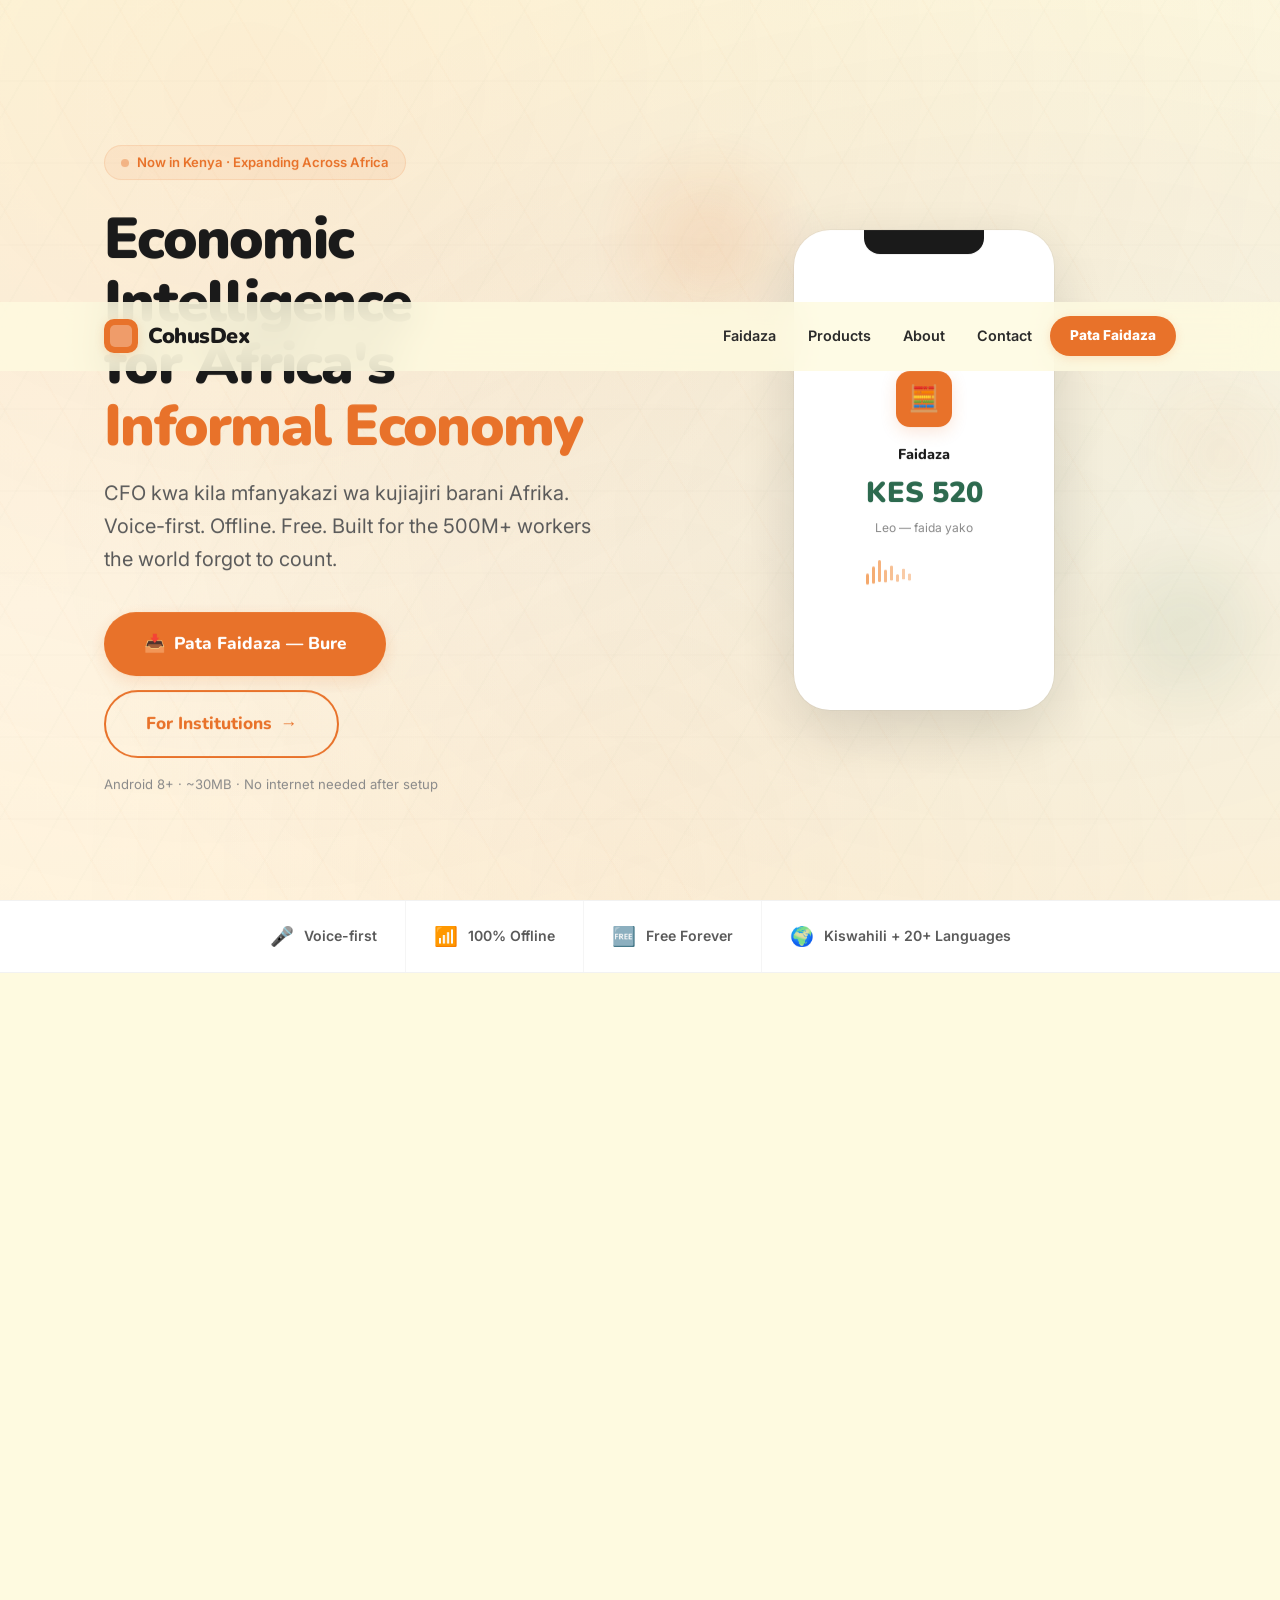
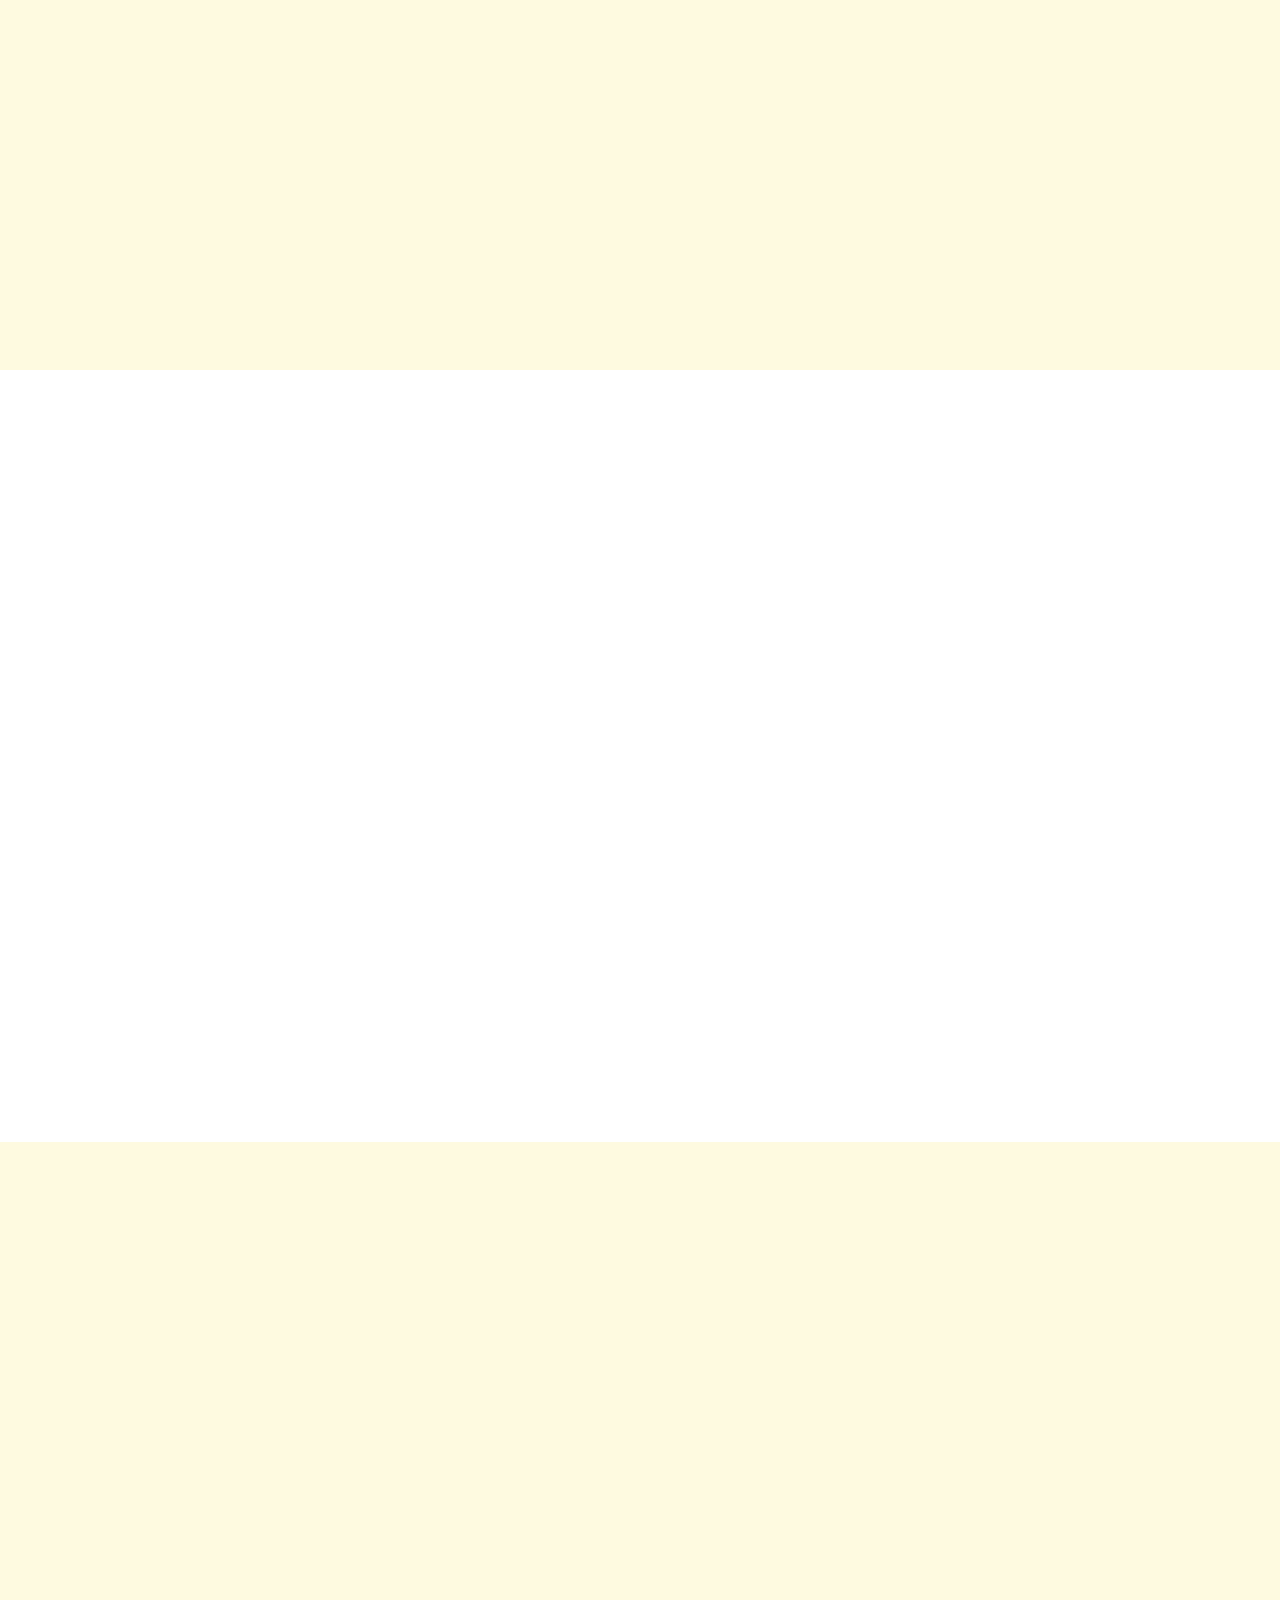
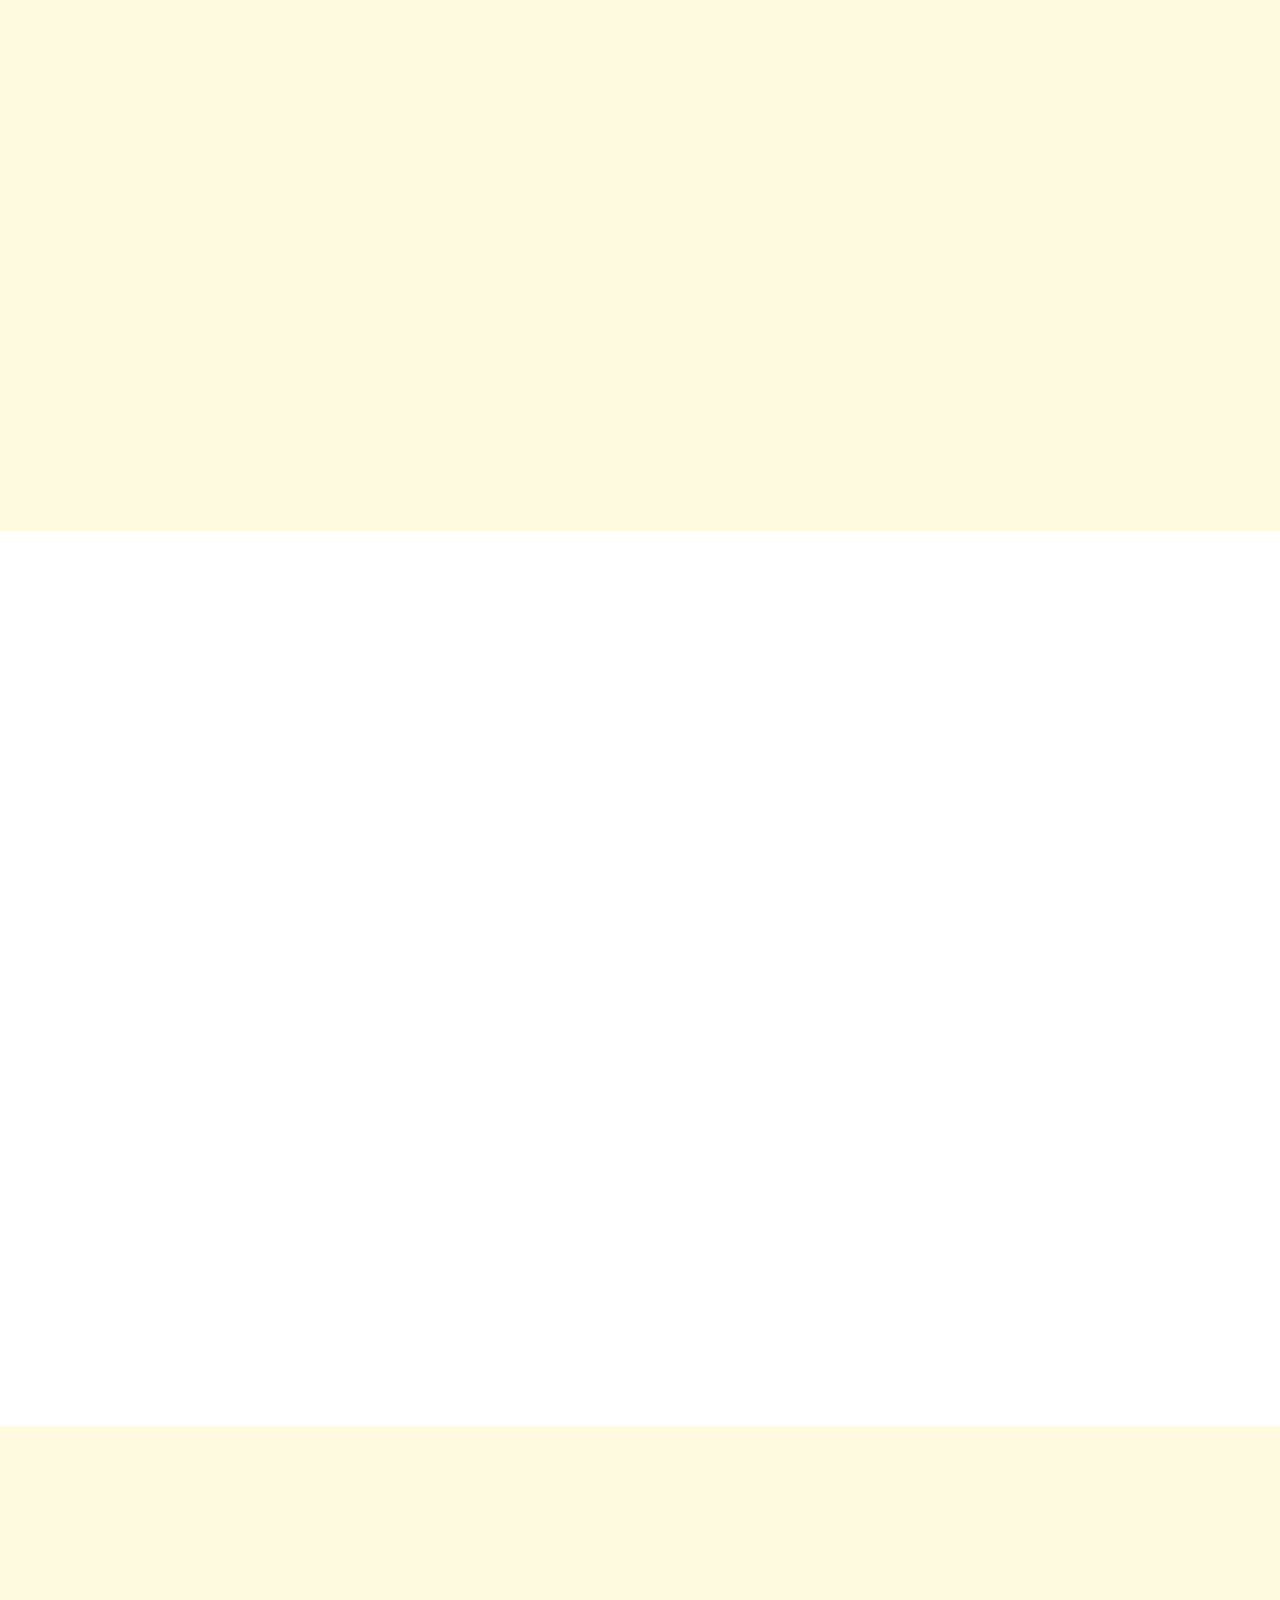
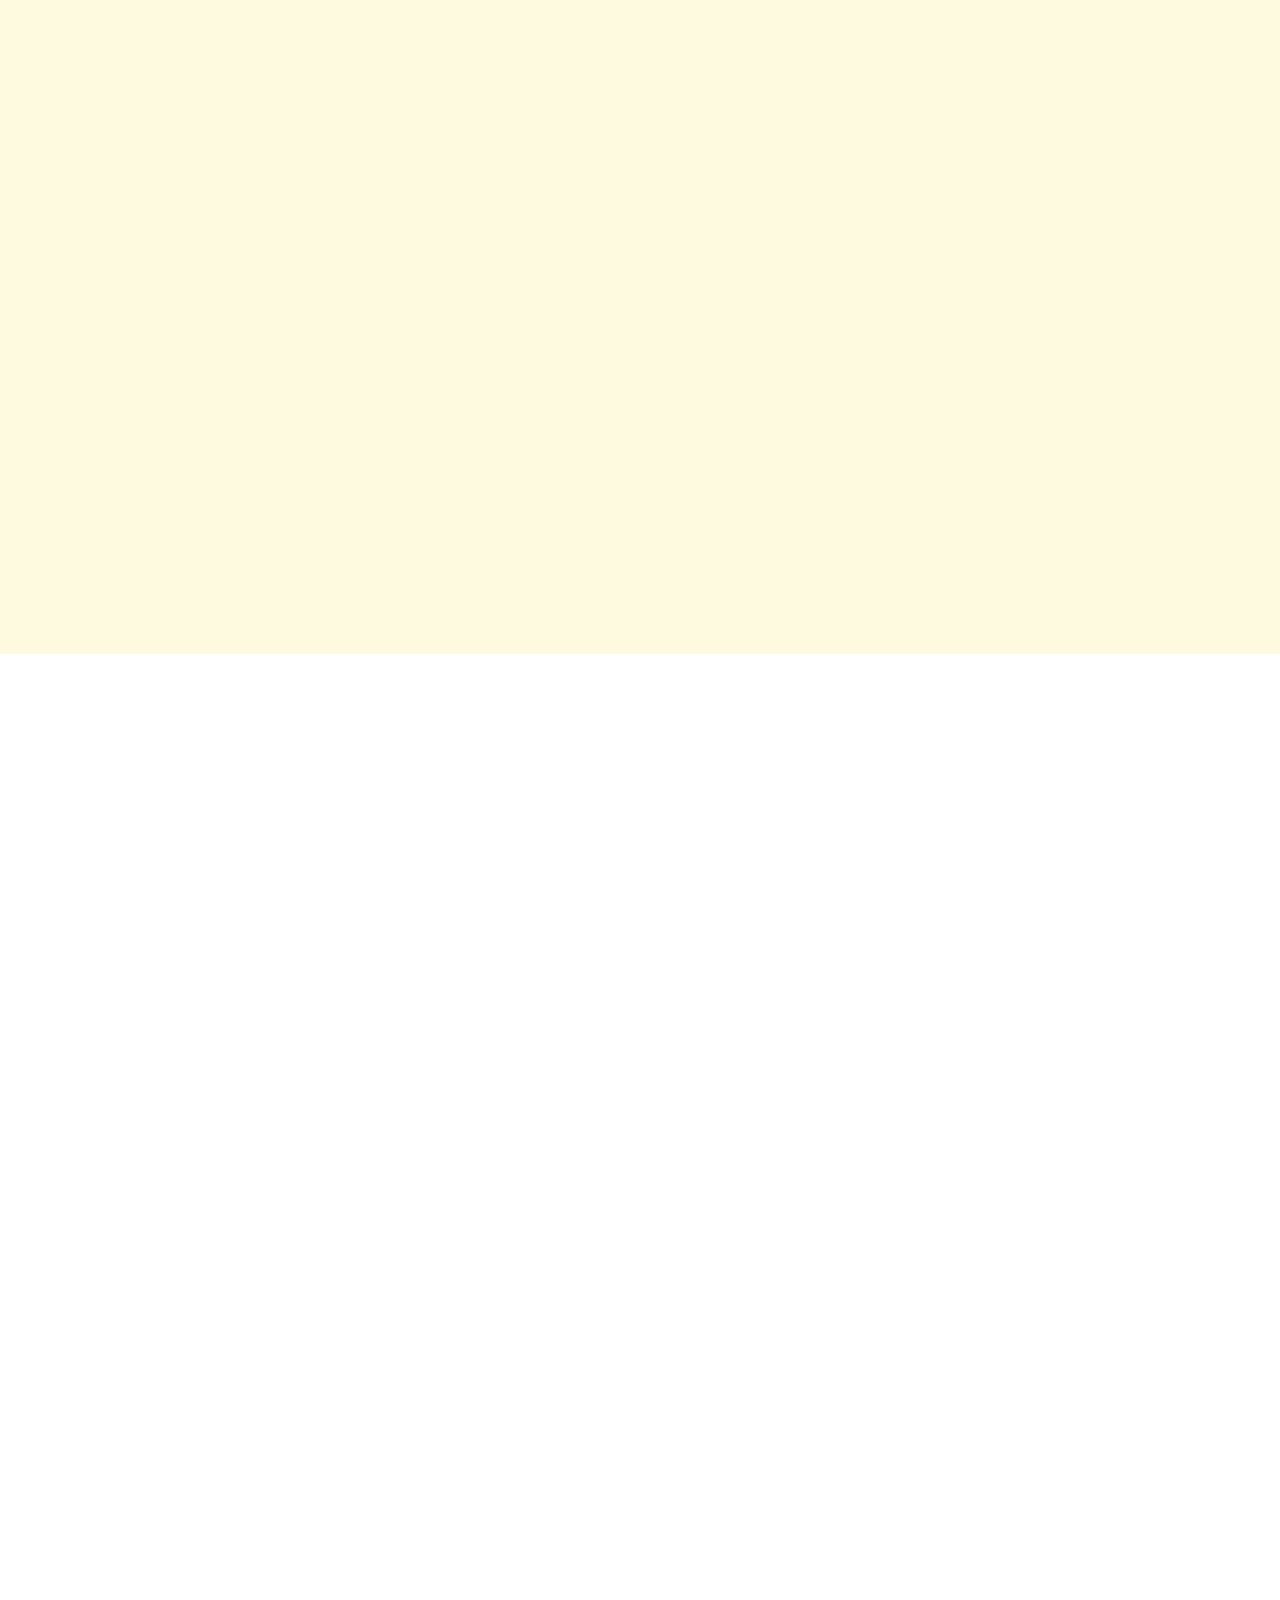
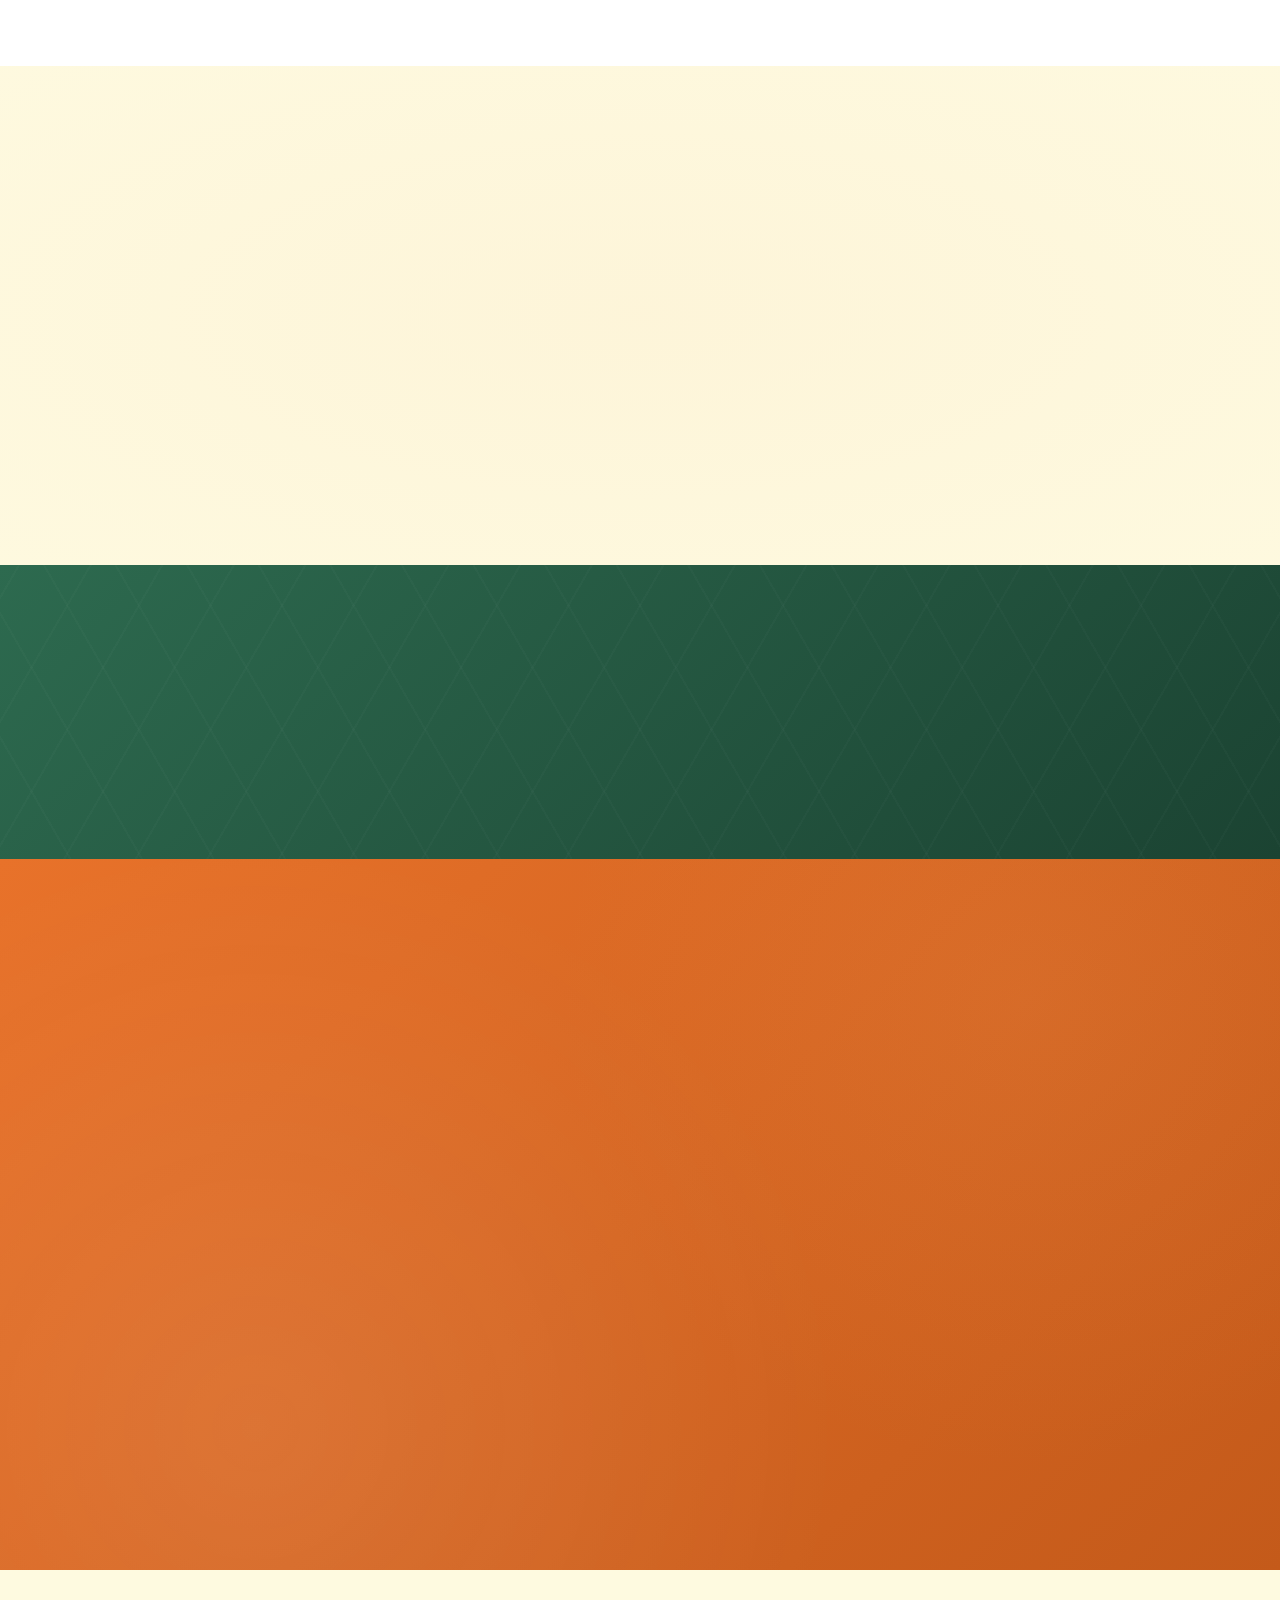
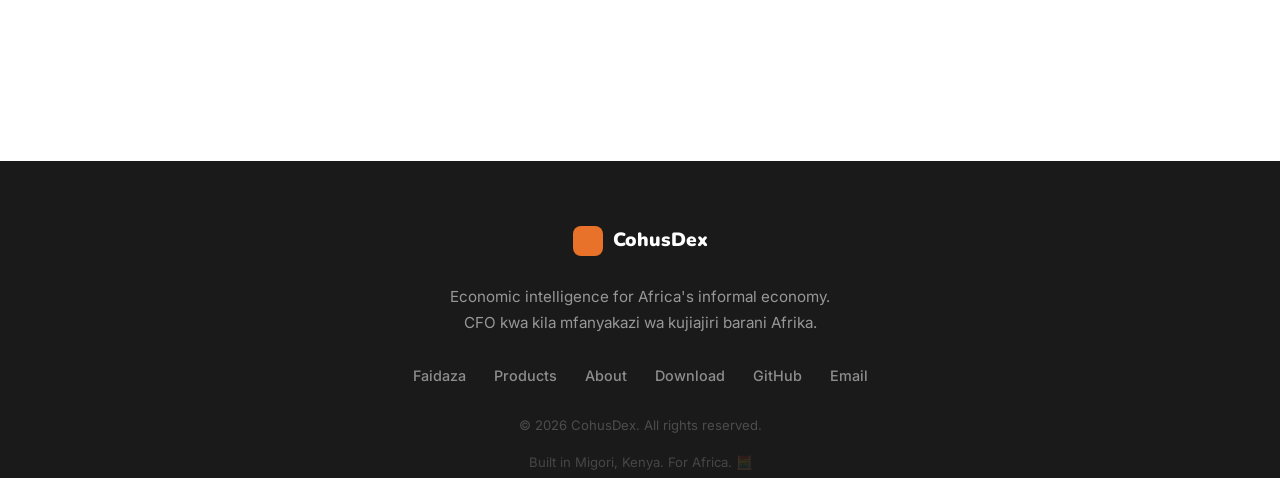
==== commit 5df576cb: "fix: add redirect pages for direct URL access (/about, /faidaza, etc.)" ====
--- a/about.html
+++ b/about.html
@@ -1,287 +1,5 @@
 <!DOCTYPE html>
-<html lang="en" dir="ltr">
-<head>
-  <meta charset="UTF-8">
-  <meta name="viewport" content="width=device-width, initial-scale=1.0">
-  <meta name="theme-color" content="#0A0A0A">
-  <meta name="description" content="CohusDex was founded by Valentine Owuor, an Economics & Statistics student at Masinde Muliro University. Inspired by his mother — a vegetable seller in Migori Market. Built in Migori, Kenya. For Africa.">
-  <meta name="keywords" content="CohusDex, Valentine Owuor, founder, Migori, Kenya, Masinde Muliro University, informal economy, Africa">
-
-  <meta property="og:title" content="About CohusDex — Built in Migori, Kenya. For Africa.">
-  <meta property="og:description" content="The story of CohusDex starts in a Migori market stall, where a mama mboga never knew her daily profit.">
-  <meta property="og:image" content="/assets/og-image.png">
-  <meta property="og:url" content="https://cohusdex.com/about">
-  <meta property="og:type" content="website">
-
-  <meta name="twitter:card" content="summary_large_image">
-  <meta name="twitter:title" content="About CohusDex — Built in Migori, Kenya.">
-  <meta name="twitter:description" content="The story of CohusDex starts in a Migori market stall.">
-  <meta name="twitter:image" content="/assets/og-image.png">
-
-  <script type="application/ld+json">
-  {
-    "@context": "https://schema.org",
-    "@type": "AboutPage",
-    "name": "About CohusDex",
-    "description": "Founded by Valentine Owuor, a Masinde Muliro University Economics & Statistics student. Inspired by his mother, a vegetable seller in Migori Market. Built in Migori, Kenya. For Africa.",
-    "about": {
-      "@type": "Organization",
-      "name": "CohusDex",
-      "founder": {
-        "@type": "Person",
-        "name": "Valentine Owuor"
-      }
-    }
-  }
-  </script>
-  <title>About CohusDex — Our Story, Mission &amp; Founder | CohusDex</title>
-  <link rel="icon" type="image/svg+xml" href="/assets/icon.svg">
-  <link rel="icon" type="image/png" href="/assets/favicon.png">
-  <link rel="apple-touch-icon" href="/assets/icon-192.png">
-  <link rel="manifest" href="/manifest.json">
-  <link rel="stylesheet" href="/css/style.css">
-  <link rel="canonical" href="https://cohusdex.com/about">
-</head>
-<body>
-  <div class="bg-glow bg-glow--orange" aria-hidden="true"></div>
-  <div class="bg-glow bg-glow--green" aria-hidden="true"></div>
-  <div class="bg-grid" aria-hidden="true"></div>
-
-  <header class="nav" role="banner">
-    <div class="nav-inner">
-      <a href="/" class="nav-logo" aria-label="CohusDex Home">
-        <span class="nav-logo-dot" aria-hidden="true"></span>CohusDex
-      </a>
-      <button class="nav-toggle" aria-label="Toggle menu" aria-expanded="false">
-        <span></span><span></span><span></span>
-      </button>
-      <nav class="nav-links" role="navigation" aria-label="Main navigation">
-        <a href="/products.html" class="nav-link">Products</a>
-        <a href="/faidaza.html" class="nav-link">Faidaza</a>
-        <a href="/about.html" class="nav-link">About</a>
-        <a href="/contact.html" class="nav-link">Contact</a>
-        <a href="/contact.html" class="nav-cta">Partner With Us</a>
-      </nav>
-    </div>
-  </header>
-
-  <main id="main-content">
-    <!-- Hero / Founder Photo -->
-    <section class="page-header" style="padding-bottom: var(--space-2xl);">
-      <div class="container" style="max-width: 900px;">
-        <div class="section-label reveal text-center mb-2" style="display: block;">
-          <span style="margin: 0 auto; display: inline-flex; align-items: center; gap: var(--space-sm);">
-            <span style="width: 24px; height: 1px; background: var(--color-primary); opacity: 0.5;"></span>
-            Our Story
-          </span>
-        </div>
-        <h1 class="heading-hero reveal text-center" style="font-size: clamp(2rem, 6vw, 4rem);">
-          It started with a<br>
-          <span class="text-gradient">mama mboga.</span>
-        </h1>
-        <div class="reveal--fade reveal" style="margin-top: var(--space-3xl);">
-          <div class="about-photo" style="max-width: 600px; margin: 0 auto; aspect-ratio: 3/2; border: 1px solid var(--color-border); border-radius: var(--radius-xl); display: flex; align-items: center; justify-content: center; gap: var(--space-lg); flex-direction: column; background: var(--color-surface);">
-            <div style="font-size: 5rem;">🧮</div>
-            <div style="font-size: var(--fs-h4); font-weight: var(--fw-bold); color: var(--color-text);">Valentine Owuor</div>
-            <div style="font-size: var(--fs-body-sm); color: var(--color-text-muted);">Founder &amp; CEO, CohusDex</div>
-            <div style="font-size: var(--fs-body-sm); color: var(--color-text-secondary);">Economics &amp; Statistics · Masinde Muliro University</div>
-          </div>
-        </div>
-      </div>
-    </section>
-
-    <!-- Story -->
-    <section class="section" style="padding-top: 0;" aria-labelledby="story-heading">
-      <div class="container">
-        <h2 id="story-heading" class="sr-only">The Founder's Story</h2>
-        <div class="about-story reveal--fade reveal">
-          <p>
-            My mother is a vegetable seller in Migori Market. Every day for over 20 years, she wakes up at 4am, goes to the wholesale market, buys tomatoes, onions, sukuma wiki — and sells them at her stall. She works 12 hours a day, 6 days a week.
-          </p>
-          <p>
-            But here's the thing that hit me during my second year studying Economics and Statistics: <strong style="color: var(--color-text);">my mother never knew her daily profit.</strong> She had no bookkeeper. No calculator. No system. She just worked and hoped there was something left at the end of the day.
-          </p>
-          <p>
-            She is not alone. There are 500 million informal workers across Africa — mama mbogas, boda-boda riders, fundis, wavuvi, wakulima — none of whom can answer the most basic question in business: <em>"Did I make money today?"</em>
-          </p>
-          <p>
-            That question became CohusDex. Not just an app — a mission to give every informal worker in Africa the economic intelligence that the formal sector takes for granted. A voice-first CFO that speaks your language, works offline, and costs nothing.
-          </p>
-          <p>
-            We call it <strong style="color: var(--color-primary);">Faidaza</strong>. It means "profit" — but also "benefit," "gain," "advantage." Because knowing your numbers isn't just accounting. It's power.
-          </p>
-        </div>
-      </div>
-    </section>
-
-    <!-- Mission & Vision -->
-    <section class="section" id="mission" aria-labelledby="mission-heading" style="background: var(--color-bg-elevated);">
-      <div class="container">
-        <div class="section-label reveal text-center" style="display: block; margin-left: auto; margin-right: auto; width: fit-content;">Why We Exist</div>
-        <h2 id="mission-heading" class="heading-2 reveal text-center mb-5">Mission &amp; Vision</h2>
-
-        <div class="mission-statements">
-          <div class="mission-card reveal">
-            <h3 class="heading-3 mb-2">
-              <svg width="24" height="24" viewBox="0 0 24 24" fill="none" stroke="var(--color-primary)" stroke-width="1.5" style="display: inline; vertical-align: middle; margin-right: 8px;"><circle cx="12" cy="12" r="10"/><path d="M12 6v6l4 2"/></svg>
-              Mission
-            </h3>
-            <p style="font-size: var(--fs-body-lg); color: var(--color-text-secondary); line-height: 1.6;">
-              To make economic intelligence accessible to every informal worker in Africa — starting with a voice they already speak, on a phone they already own, at a price they can afford: free.
-            </p>
-          </div>
-          <div class="mission-card reveal">
-            <h3 class="heading-3 mb-2">
-              <svg width="24" height="24" viewBox="0 0 24 24" fill="none" stroke="var(--color-primary)" stroke-width="1.5" style="display: inline; vertical-align: middle; margin-right: 8px;"><path d="M18 20V10"/><path d="M12 20V4"/><path d="M6 20v-6"/></svg>
-              Vision
-            </h3>
-            <p style="font-size: var(--fs-body-lg); color: var(--color-text-secondary); line-height: 1.6;">
-              An Africa where every informal worker — from the mama mboga in Migori to the fisherman in Lamu — knows exactly where their business stands. Where the informal economy is not invisible, but illuminated.
-            </p>
-          </div>
-        </div>
-
-        <div class="reveal" style="max-width: 700px; margin: var(--space-4xl) auto 0; text-align: center;">
-          <h3 class="heading-4 mb-2" style="color: var(--color-text);">Our Numbers (The Real Ones)</h3>
-          <div class="stats-grid" style="margin-top: var(--space-xl);">
-            <div>
-              <div class="stat-number" data-count="20" data-duration="1500">0</div>
-              <div class="stat-label">Years Mama Owuor<br>never knew her profit</div>
-            </div>
-            <div>
-              <div class="stat-number" data-count="44" data-duration="1500">0</div>
-              <div class="stat-label">Economics &amp; Statistics<br>degree units</div>
-            </div>
-            <div>
-              <div class="stat-number" data-count="3" data-duration="1200">0</div>
-              <div class="stat-label">Internships preparing<br>for this mission</div>
-            </div>
-            <div>
-              <div class="stat-number" data-count="500" data-suffix="M" data-duration="2000">0</div>
-              <div class="stat-label">Informal workers<br>we're building for</div>
-            </div>
-          </div>
-        </div>
-      </div>
-    </section>
-
-    <!-- Timeline -->
-    <section class="section" aria-labelledby="timeline-heading">
-      <div class="container" style="max-width: 700px;">
-        <div class="section-label reveal text-center" style="display: block; margin-left: auto; margin-right: auto; width: fit-content;">The Journey</div>
-        <h2 id="timeline-heading" class="heading-2 reveal text-center mb-5">How we got here.</h2>
-
-        <div class="timeline reveal">
-          <div class="timeline-item">
-            <div class="timeline-dot"></div>
-            <div class="timeline-date">May — August 2025</div>
-            <h3 class="timeline-title">KALRO — Non-Ruminant Research Institute</h3>
-            <p class="timeline-desc">
-              Three-month attachment in Kakamega. Applied statistical methods to agricultural data. Built the foundation: understanding how data transforms decision-making in rural economies. First exposure to the data gap between farmers and policymakers.
-            </p>
-          </div>
-          <div class="timeline-item">
-            <div class="timeline-dot" style="background: var(--color-secondary); box-shadow: 0 0 12px rgba(45, 106, 79, 0.3);"></div>
-            <div class="timeline-date">2025 — Present</div>
-            <h3 class="timeline-title">Demulla Microfinance — Field Research</h3>
-            <p class="timeline-desc">
-              Current internship conducting field research for CohusDex Score. Interviewing microfinance loan officers, analyzing repayment patterns, and building the credit intelligence models that will let MFIs lend confidently to the unbanked.
-            </p>
-          </div>
-          <div class="timeline-item">
-            <div class="timeline-dot"></div>
-            <div class="timeline-date">2025 — Present</div>
-            <h3 class="timeline-title">UNDP Digital, AI &amp; Innovation Internship</h3>
-            <p class="timeline-desc">
-              Application #33001 submitted. Position focused on digital innovation for development. If selected: applying global frameworks to CohusDex's mission of digitizing the informal economy.
-            </p>
-          </div>
-          <div class="timeline-item">
-            <div class="timeline-dot" style="background: var(--color-secondary); box-shadow: 0 0 12px rgba(45, 106, 79, 0.3);"></div>
-            <div class="timeline-date">2024 — Present</div>
-            <h3 class="timeline-title">CohusDex Founded</h3>
-            <p class="timeline-desc">
-              Born from a question in a Migori market stall. Named CohusDex — from "co" (together), "husuda" (Swahili: jealousy/envy transformed into motivation), and "dex" (index). A company built to transform the jealousy of seeing others succeed into the skills to succeed yourself.
-            </p>
-          </div>
-          <div class="timeline-item">
-            <div class="timeline-dot" style="background: var(--color-text-muted);"></div>
-            <div class="timeline-date">December 2026</div>
-            <h3 class="timeline-title">Graduation — Masinde Muliro University</h3>
-            <p class="timeline-desc">
-              Bachelor of Economics and Statistics. 44 degree units of rigorous quantitative training — now applied to the most under-measured economy on Earth.
-            </p>
-          </div>
-        </div>
-      </div>
-    </section>
-
-    <!-- University -->
-    <section class="section" style="text-align: center;" aria-labelledby="built-heading">
-      <div class="container">
-        <div class="reveal--fade reveal">
-          <span class="badge" style="margin-bottom: var(--space-lg);">
-            <svg width="14" height="14" viewBox="0 0 24 24" fill="none" stroke="currentColor" stroke-width="2"><path d="M22 11.08V12a10 10 0 1 1-5.93-9.14"/><polyline points="22 4 12 14.01 9 11.01"/></svg>
-            Built at
-          </span>
-          <h2 id="built-heading" class="heading-2 mb-2">Masinde Muliro University<br>of Science and Technology</h2>
-          <p class="text-body-lg" style="color: var(--color-text-muted); max-width: 500px; margin: var(--space-lg) auto 0;">
-            Kakamega, Kenya. Where 44 Economics &amp; Statistics degree units, late-night study sessions, and a vision for Africa's informal economy came together.
-          </p>
-          <div style="margin-top: var(--space-2xl); display: flex; align-items: center; justify-content: center; gap: var(--space-md); padding: var(--space-lg); background: var(--color-surface); border: 1px solid var(--color-border); border-radius: var(--radius-lg); max-width: 400px; margin-left: auto; margin-right: auto;">
-            <span style="font-size: 2.5rem;">🏛️</span>
-            <div style="text-align: left;">
-              <div style="font-weight: var(--fw-semibold); color: var(--color-text); font-size: 14px;">MMUST</div>
-              <div style="color: var(--color-text-muted); font-size: 12px;">Kakamega, Kenya</div>
-            </div>
-          </div>
-        </div>
-      </div>
-    </section>
-  </main>
-
-  <!-- Footer -->
-  <footer class="footer" role="contentinfo">
-    <div class="container">
-      <div class="footer-grid">
-        <div>
-          <div class="footer-logo"><span class="nav-logo-dot" aria-hidden="true"></span>CohusDex</div>
-          <p class="footer-brand">Economic intelligence for Africa's informal economy. Building the tools that let every worker understand their business.</p>
-        </div>
-        <div>
-          <h3 class="footer-heading">Products</h3>
-          <ul class="footer-links">
-            <li><a href="/faidaza.html">Faidaza</a></li>
-            <li><a href="/products.html#score">Score</a></li>
-            <li><a href="/products.html#pulse">Pulse</a></li>
-            <li><a href="/products.html#atlas">Atlas</a></li>
-            <li><a href="/products.html#data">Data</a></li>
-          </ul>
-        </div>
-        <div>
-          <h3 class="footer-heading">Company</h3>
-          <ul class="footer-links">
-            <li><a href="#mission">Mission</a></li>
-            <li><a href="/contact.html">Contact</a></li>
-            <li><a href="/contact.html">Partner</a></li>
-          </ul>
-        </div>
-        <div>
-          <h3 class="footer-heading">Contact</h3>
-          <ul class="footer-links">
-            <li><a href="mailto:valentineowuor12@gmail.com">valentineowuor12@gmail.com</a></li>
-            <li><a href="tel:+254115965493">+254 115 965 493</a></li>
-            <li>Migori, Kenya</li>
-          </ul>
-        </div>
-      </div>
-      <div class="footer-bottom">
-        <span>Built in Migori, Kenya. For Africa.</span>
-        <span>© 2025 CohusDex. All rights reserved.</span>
-      </div>
-    </div>
-  </footer>
-
-  <script src="/js/main.js" defer></script>
-</body>
+<html lang="sw">
+<head><meta charset="UTF-8"><meta http-equiv="refresh" content="0;url=/#about"><title>CohusDex</title></head>
+<body><a href="/#about">Continue to CohusDex</a></body>
 </html>
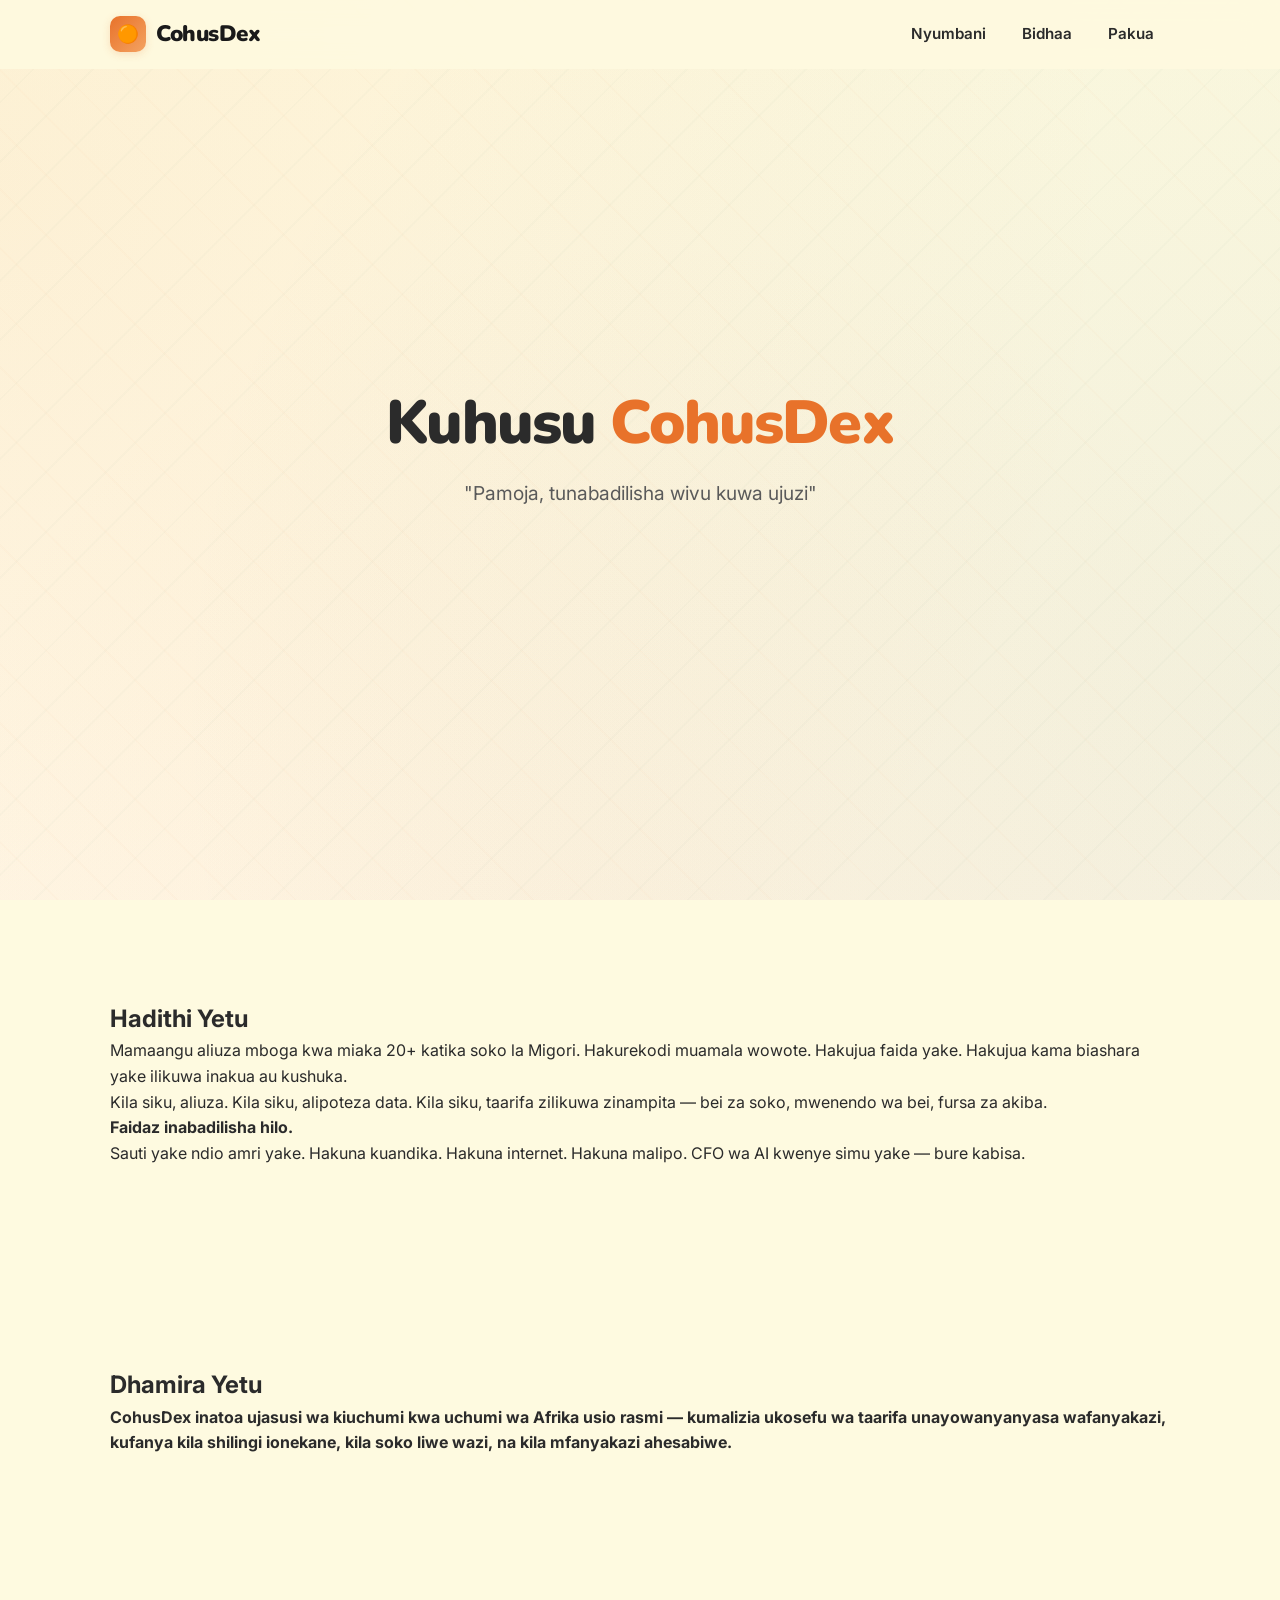
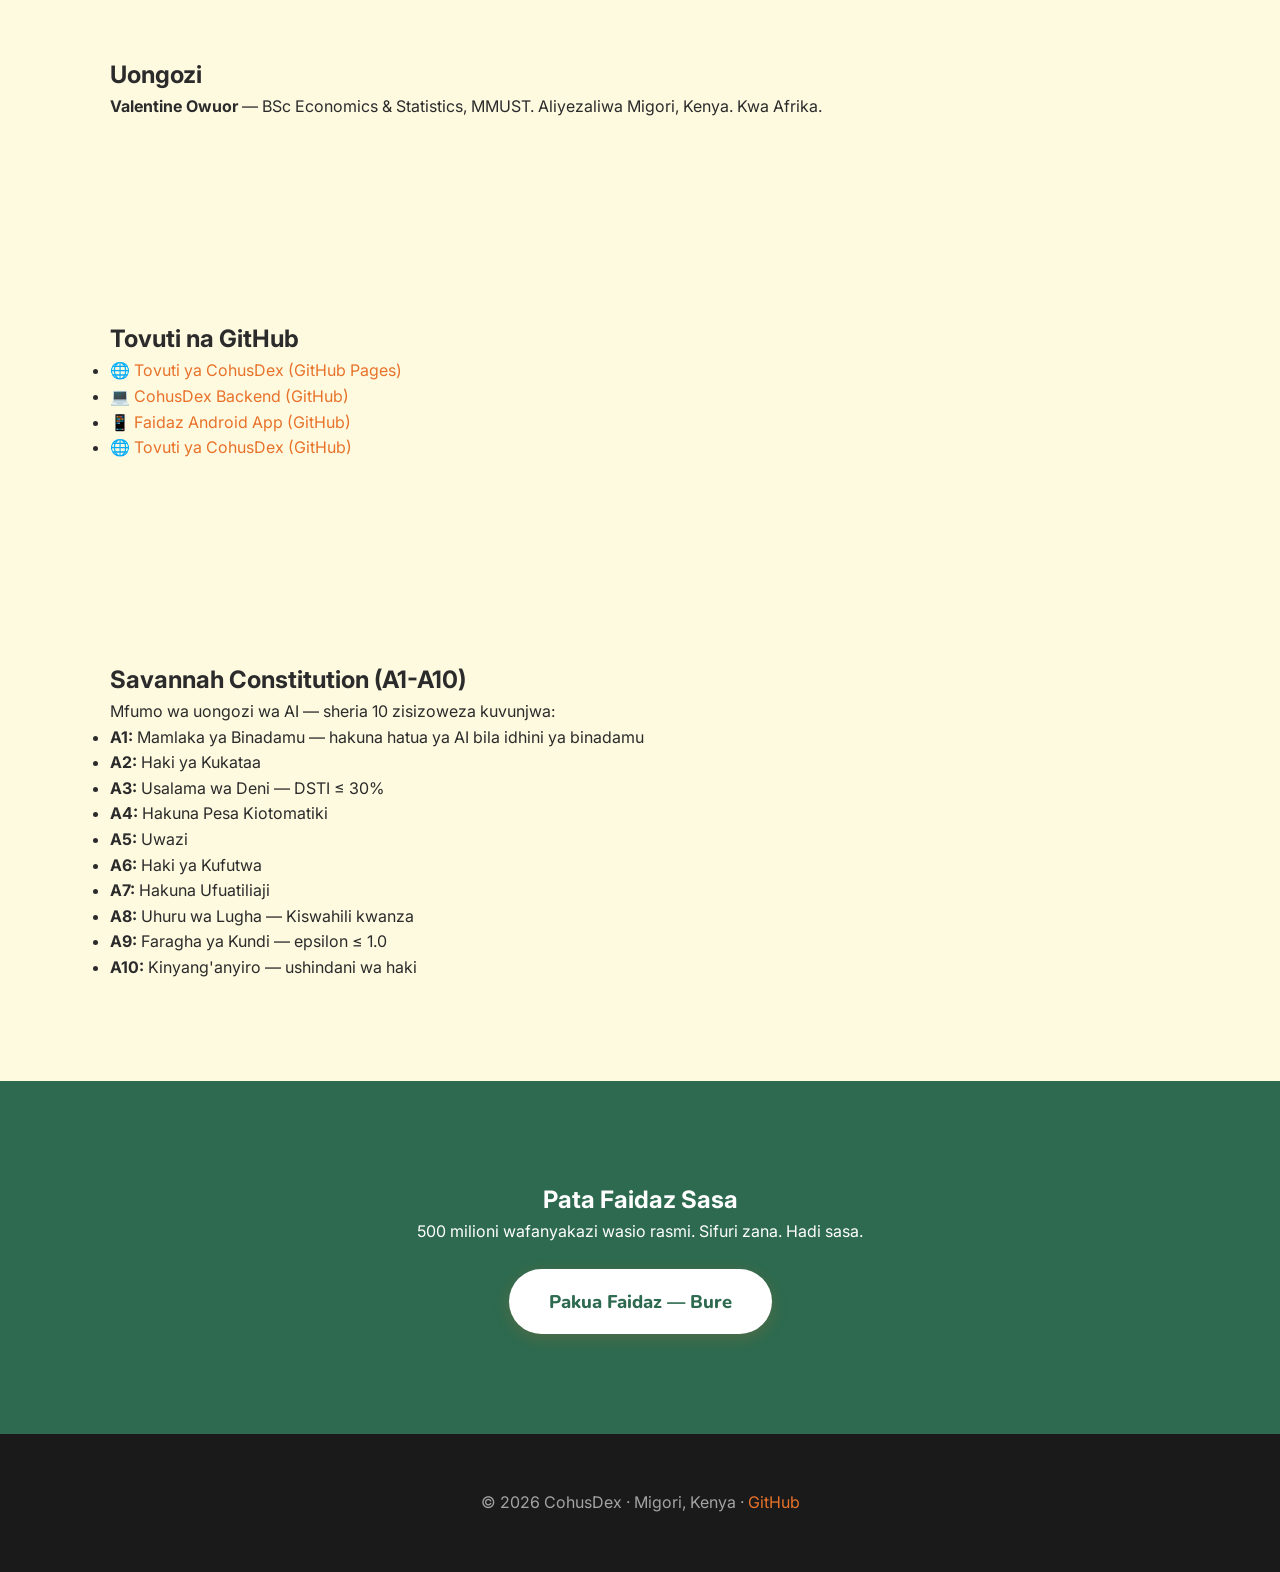
==== commit 3bc23219: "feat: README, about page, download page — GitHub Pages links Website team deliverable: - README.md: " ====
--- a/about.html
+++ b/about.html
@@ -1,5 +1,102 @@
 <!DOCTYPE html>
 <html lang="sw">
-<head><meta charset="UTF-8"><meta http-equiv="refresh" content="0;url=/#about"><title>CohusDex</title></head>
-<body><a href="/#about">Continue to CohusDex</a></body>
+<head>
+  <meta charset="UTF-8">
+  <meta name="viewport" content="width=device-width,initial-scale=1.0">
+  <title>Kuhusu CohusDex — Economic Intelligence kwa Uchumi wa Afrika</title>
+  <meta name="description" content="CohusDex — Ujasusi wa kiuchumi kwa wafanyakazi wasio rasmi wa Afrika. Hadithi ya Valentine Owuor, Migori, Kenya.">
+  <link href="https://fonts.googleapis.com/css2?family=Nunito:wght@400;600;700;800;900&family=Inter:wght@400;500;600&display=swap" rel="stylesheet">
+  <link rel="stylesheet" href="css/style.css">
+</head>
+<body>
+
+<nav class="nav">
+  <div class="nav__container">
+    <a href="./" class="nav__logo"><span class="nav__logo-icon">🟠</span>CohusDex</a>
+    <ul class="nav__menu">
+      <li><a href="./">Nyumbani</a></li>
+      <li><a href="products/">Bidhaa</a></li>
+      <li><a href="download.html">Pakua</a></li>
+    </ul>
+  </div>
+</nav>
+
+<header class="hero">
+  <div class="hero__container">
+    <h1 class="hero__title">Kuhusu <span class="text-accent">CohusDex</span></h1>
+    <p class="hero__subtitle">"Pamoja, tunabadilisha wivu kuwa ujuzi"</p>
+  </div>
+</header>
+
+<section class="section">
+  <div class="container">
+    <h2>Hadithi Yetu</h2>
+    <p>Mamaangu aliuza mboga kwa miaka 20+ katika soko la Migori. Hakurekodi muamala wowote. Hakujua faida yake. Hakujua kama biashara yake ilikuwa inakua au kushuka.</p>
+    <p>Kila siku, aliuza. Kila siku, alipoteza data. Kila siku, taarifa zilikuwa zinampita — bei za soko, mwenendo wa bei, fursa za akiba.</p>
+    <p><strong>Faidaz inabadilisha hilo.</strong></p>
+    <p>Sauti yake ndio amri yake. Hakuna kuandika. Hakuna internet. Hakuna malipo. CFO wa AI kwenye simu yake — bure kabisa.</p>
+  </div>
+</section>
+
+<section class="section">
+  <div class="container">
+    <h2>Dhamira Yetu</h2>
+    <p><strong>CohusDex inatoa ujasusi wa kiuchumi kwa uchumi wa Afrika usio rasmi — kumalizia ukosefu wa taarifa unayowanyanyasa wafanyakazi, kufanya kila shilingi ionekane, kila soko liwe wazi, na kila mfanyakazi ahesabiwe.</strong></p>
+  </div>
+</section>
+
+<section class="section">
+  <div class="container">
+    <h2>Uongozi</h2>
+    <p><strong>Valentine Owuor</strong> — BSc Economics & Statistics, MMUST. Aliyezaliwa Migori, Kenya. Kwa Afrika.</p>
+  </div>
+</section>
+
+<section class="section">
+  <div class="container">
+    <h2>Tovuti na GitHub</h2>
+    <ul>
+      <li>🌐 <a href="https://valentinus295.github.io/cohusdex-website/">Tovuti ya CohusDex (GitHub Pages)</a></li>
+      <li>💻 <a href="https://github.com/Valentinus295/cohusdex">CohusDex Backend (GitHub)</a></li>
+      <li>📱 <a href="https://github.com/Valentinus295/faidaza">Faidaz Android App (GitHub)</a></li>
+      <li>🌐 <a href="https://github.com/Valentinus295/cohusdex-website">Tovuti ya CohusDex (GitHub)</a></li>
+    </ul>
+  </div>
+</section>
+
+<section class="section">
+  <div class="container">
+    <h2>Savannah Constitution (A1-A10)</h2>
+    <p>Mfumo wa uongozi wa AI — sheria 10 zisizoweza kuvunjwa:</p>
+    <ul>
+      <li><strong>A1:</strong> Mamlaka ya Binadamu — hakuna hatua ya AI bila idhini ya binadamu</li>
+      <li><strong>A2:</strong> Haki ya Kukataa</li>
+      <li><strong>A3:</strong> Usalama wa Deni — DSTI ≤ 30%</li>
+      <li><strong>A4:</strong> Hakuna Pesa Kiotomatiki</li>
+      <li><strong>A5:</strong> Uwazi</li>
+      <li><strong>A6:</strong> Haki ya Kufutwa</li>
+      <li><strong>A7:</strong> Hakuna Ufuatiliaji</li>
+      <li><strong>A8:</strong> Uhuru wa Lugha — Kiswahili kwanza</li>
+      <li><strong>A9:</strong> Faragha ya Kundi — epsilon ≤ 1.0</li>
+      <li><strong>A10:</strong> Kinyang'anyiro — ushindani wa haki</li>
+    </ul>
+  </div>
+</section>
+
+<section class="section" style="background:var(--green);color:var(--white)">
+  <div class="container" style="text-align:center">
+    <h2>Pata Faidaz Sasa</h2>
+    <p style="margin-bottom:24px">500 milioni wafanyakazi wasio rasmi. Sifuri zana. Hadi sasa.</p>
+    <a href="download.html" class="btn btn--primary btn--large" style="background:var(--white);color:var(--green)">Pakua Faidaz — Bure</a>
+  </div>
+</section>
+
+<footer class="footer">
+  <div class="container">
+    <p>&copy; 2026 CohusDex · Migori, Kenya · <a href="https://github.com/Valentinus295/cohusdex-website" style="color:var(--orange)">GitHub</a></p>
+  </div>
+</footer>
+
+<script src="js/main.js"></script>
+</body>
 </html>
--- a/css/style.css
+++ b/css/style.css
@@ -0,0 +1,739 @@
+/* ============================================
+   FAIDAZA by CohusDex — CSS Design System
+   Warm African palette · Voice-first · Mobile-first
+   ============================================ */
+
+/* --- RESET & BASE --- */
+*, *::before, *::after { box-sizing: border-box; margin: 0; padding: 0; }
+
+:root {
+  /* Brand palette */
+  --orange: #E8722A;
+  --orange-dark: #C45A1A;
+  --orange-light: #F4A261;
+  --orange-glow: rgba(232, 114, 42, 0.2);
+  --green: #2D6A4F;
+  --green-light: #40916C;
+  --green-glow: rgba(45, 106, 79, 0.15);
+  /* Surfaces */
+  --sand: #FEFAE0;
+  --sand-alt: #FFF8E7;
+  --sand-deep: #F5EDD0;
+  --white: #FFFFFF;
+  --dark: #1A1A1A;
+  --dark-soft: #2B2B2B;
+  --gray: #5A5A5A;
+  --gray-light: #8A8A8A;
+  /* Shadows */
+  --shadow-sm: 0 2px 8px rgba(0,0,0,0.06);
+  --shadow: 0 4px 24px rgba(0,0,0,0.08);
+  --shadow-lg: 0 8px 40px rgba(0,0,0,0.12);
+  --shadow-xl: 0 16px 64px rgba(0,0,0,0.16);
+  /* Geometry */
+  --radius: 20px;
+  --radius-sm: 12px;
+  --radius-xs: 8px;
+  --transition: 0.3s cubic-bezier(0.4, 0, 0.2, 1);
+  --transition-fast: 0.15s ease;
+}
+
+html {
+  scroll-behavior: smooth;
+  -webkit-text-size-adjust: 100%;
+}
+
+body {
+  font-family: 'Inter', -apple-system, BlinkMacSystemFont, "Segoe UI", Roboto, "Helvetica Neue", Arial, sans-serif;
+  background: var(--sand);
+  color: var(--dark-soft);
+  line-height: 1.6;
+  overflow-x: hidden;
+  -webkit-font-smoothing: antialiased;
+}
+
+a { color: var(--orange); text-decoration: none; transition: color var(--transition); }
+a:hover { color: var(--orange-dark); }
+a:focus-visible { outline: 3px solid var(--orange-light); outline-offset: 2px; border-radius: 4px; }
+img { max-width: 100%; display: block; }
+
+.container { width: 100%; max-width: 1100px; margin: 0 auto; padding: 0 20px; }
+
+/* --- SECTION --- */
+.section { padding: 80px 0; position: relative; }
+.section__title {
+  font-family: 'Nunito', sans-serif;
+  font-size: clamp(1.8rem, 5vw, 2.5rem);
+  font-weight: 900;
+  text-align: center;
+  margin-bottom: 16px;
+  color: var(--dark);
+  letter-spacing: -0.02em;
+}
+.section__subtitle {
+  text-align: center;
+  font-size: clamp(0.95rem, 2.5vw, 1.1rem);
+  color: var(--gray);
+  max-width: 560px;
+  margin: 0 auto 48px;
+  line-height: 1.7;
+}
+
+/* --- BUTTONS --- */
+.btn {
+  display: inline-flex;
+  align-items: center;
+  justify-content: center;
+  gap: 10px;
+  font-family: 'Nunito', sans-serif;
+  font-size: 1rem;
+  font-weight: 800;
+  padding: 14px 32px;
+  border-radius: 50px;
+  border: none;
+  cursor: pointer;
+  transition: all var(--transition);
+  text-decoration: none;
+  position: relative;
+  overflow: hidden;
+}
+.btn--primary {
+  background: var(--orange);
+  color: var(--white);
+  box-shadow: 0 4px 16px var(--orange-glow);
+}
+.btn--primary:hover {
+  background: var(--orange-dark);
+  color: var(--white);
+  transform: translateY(-2px);
+  box-shadow: 0 6px 24px rgba(232, 114, 42, 0.4);
+}
+.btn--primary:active { transform: translateY(0); }
+.btn--large { font-size: 1.15rem; padding: 18px 40px; }
+.btn--outline {
+  background: transparent;
+  color: var(--orange);
+  border: 2px solid var(--orange);
+}
+.btn--outline:hover {
+  background: var(--orange);
+  color: var(--white);
+}
+.btn--ghost {
+  background: rgba(255,255,255,0.15);
+  color: var(--white);
+  backdrop-filter: blur(8px);
+}
+.btn--ghost:hover { background: rgba(255,255,255,0.25); color: var(--white); }
+.text-accent { color: var(--orange); }
+
+/* --- NAVIGATION --- */
+.nav {
+  position: fixed;
+  top: 0; left: 0; width: 100%;
+  z-index: 1000;
+  background: rgba(254, 250, 224, 0.88);
+  backdrop-filter: blur(16px);
+  -webkit-backdrop-filter: blur(16px);
+  transition: all var(--transition);
+  border-bottom: 1px solid transparent;
+}
+.nav.scrolled {
+  box-shadow: 0 2px 20px rgba(0,0,0,0.06);
+  border-bottom: 1px solid rgba(0,0,0,0.06);
+}
+.nav__container {
+  display: flex;
+  align-items: center;
+  justify-content: space-between;
+  max-width: 1100px;
+  margin: 0 auto;
+  padding: 14px 20px;
+}
+.nav__logo {
+  display: flex;
+  align-items: center;
+  gap: 10px;
+  font-family: 'Nunito', sans-serif;
+  font-size: 1.4rem;
+  font-weight: 900;
+  color: var(--dark);
+  letter-spacing: -0.02em;
+}
+.nav__logo:hover { color: var(--orange); }
+.nav__logo-icon {
+  width: 36px; height: 36px;
+  background: linear-gradient(135deg, var(--orange), var(--orange-light));
+  border-radius: 10px;
+  display: flex; align-items: center; justify-content: center;
+  font-size: 1.1rem;
+  box-shadow: 0 2px 8px var(--orange-glow);
+}
+.nav__toggle {
+  display: flex; flex-direction: column; gap: 5px;
+  background: none; border: none; cursor: pointer; padding: 4px;
+}
+.nav__toggle span {
+  display: block; width: 24px; height: 2.5px;
+  background: var(--dark); border-radius: 2px;
+  transition: all var(--transition);
+}
+.nav__toggle.active span:nth-child(1) { transform: rotate(45deg) translate(5px, 5px); }
+.nav__toggle.active span:nth-child(2) { opacity: 0; }
+.nav__toggle.active span:nth-child(3) { transform: rotate(-45deg) translate(5px, -5px); }
+.nav__menu {
+  display: none; list-style: none;
+  position: absolute; top: 100%; left: 0; width: 100%;
+  background: var(--sand);
+  box-shadow: var(--shadow);
+  padding: 16px 0;
+  border-top: 1px solid rgba(0,0,0,0.06);
+}
+.nav__menu.open { display: block; }
+.nav__menu a {
+  display: block; padding: 12px 24px;
+  color: var(--dark-soft); font-weight: 600; font-size: 0.95rem;
+}
+.nav__menu a:hover { color: var(--orange); background: var(--sand-alt); }
+
+/* --- HERO --- */
+.hero {
+  min-height: 100vh;
+  display: flex;
+  align-items: center;
+  justify-content: center;
+  text-align: center;
+  padding: 100px 20px 60px;
+  background: linear-gradient(180deg, var(--sand) 0%, var(--sand-alt) 100%);
+  position: relative;
+  overflow: hidden;
+}
+.hero::before {
+  content: '';
+  position: absolute; top: -50%; left: -50%; width: 200%; height: 200%;
+  background:
+    radial-gradient(circle at 25% 35%, rgba(232,114,42,0.07) 0%, transparent 50%),
+    radial-gradient(circle at 75% 65%, rgba(45,106,79,0.06) 0%, transparent 50%),
+    radial-gradient(circle at 50% 80%, rgba(244,162,97,0.05) 0%, transparent 40%);
+  animation: heroGlow 20s ease-in-out infinite alternate;
+}
+@keyframes heroGlow {
+  0% { transform: translate(0, 0) scale(1); }
+  100% { transform: translate(-3%, 3%) scale(1.05); }
+}
+/* African geometric pattern overlay */
+.hero::after {
+  content: '';
+  position: absolute; inset: 0;
+  background-image:
+    repeating-linear-gradient(45deg, transparent, transparent 40px, rgba(232,114,42,0.02) 40px, rgba(232,114,42,0.02) 42px),
+    repeating-linear-gradient(-45deg, transparent, transparent 40px, rgba(45,106,79,0.02) 40px, rgba(45,106,79,0.02) 42px);
+  pointer-events: none;
+}
+.hero__container { position: relative; z-index: 1; max-width: 700px; }
+.hero__mic {
+  position: relative; width: 100px; height: 100px;
+  margin: 0 auto 36px;
+  display: flex; align-items: center; justify-content: center;
+  color: var(--orange);
+}
+.mic-ring {
+  position: absolute; width: 100%; height: 100%; border-radius: 50%;
+  border: 2.5px solid var(--orange); opacity: 0;
+  animation: micPulse 3s ease-out infinite;
+}
+.mic-ring--2 { animation-delay: 1s; }
+.mic-ring--3 { animation-delay: 2s; }
+@keyframes micPulse {
+  0% { transform: scale(0.8); opacity: 0.5; }
+  100% { transform: scale(2); opacity: 0; }
+}
+.mic-icon { position: relative; z-index: 1; width: 48px; height: 48px; }
+.hero__title {
+  font-family: 'Nunito', sans-serif;
+  font-size: clamp(2.4rem, 7vw, 3.8rem);
+  font-weight: 900;
+  line-height: 1.1;
+  margin-bottom: 20px;
+  letter-spacing: -0.03em;
+}
+.hero__subtitle {
+  font-size: clamp(1rem, 3vw, 1.2rem);
+  color: var(--gray);
+  margin-bottom: 40px;
+  max-width: 520px;
+  margin-left: auto; margin-right: auto;
+  line-height: 1.7;
+}
+.hero__cta { display: flex; flex-direction: column; align-items: center; gap: 16px; }
+.hero__cta-sub {
+  font-size: 0.85rem;
+  color: var(--gray-light);
+}
+.hero__cta-sub a { color: var(--orange); font-weight: 600; }
+
+/* --- TRUST BAR --- */
+.trust {
+  background: var(--white);
+  padding: 32px 0;
+  border-top: 1px solid rgba(0,0,0,0.04);
+  border-bottom: 1px solid rgba(0,0,0,0.04);
+}
+.trust__items {
+  display: flex;
+  justify-content: center;
+  flex-wrap: wrap;
+  gap: 24px 40px;
+}
+.trust__item {
+  display: flex; align-items: center; gap: 8px;
+  font-size: 0.9rem; font-weight: 600;
+  color: var(--gray);
+}
+.trust__item-icon {
+  font-size: 1.3rem;
+}
+
+/* --- HOW IT WORKS --- */
+.how { background: var(--white); }
+.how__steps {
+  display: grid;
+  grid-template-columns: 1fr;
+  gap: 32px;
+  position: relative;
+}
+.how__step {
+  text-align: center;
+  padding: 36px 24px;
+  border-radius: var(--radius);
+  background: var(--sand);
+  position: relative;
+  transition: transform var(--transition), box-shadow var(--transition);
+}
+.how__step:hover {
+  transform: translateY(-4px);
+  box-shadow: var(--shadow);
+}
+.how__step-num {
+  position: absolute; top: -14px; left: 50%; transform: translateX(-50%);
+  width: 32px; height: 32px;
+  background: linear-gradient(135deg, var(--orange), var(--orange-light));
+  color: var(--white); border-radius: 50%;
+  display: flex; align-items: center; justify-content: center;
+  font-family: 'Nunito', sans-serif; font-weight: 900; font-size: 0.9rem;
+  box-shadow: 0 2px 8px var(--orange-glow);
+}
+.how__step-icon { font-size: 2.8rem; margin-bottom: 16px; }
+.how__step h3 {
+  font-family: 'Nunito', sans-serif;
+  font-size: 1.2rem; font-weight: 800; margin-bottom: 8px;
+}
+.how__step p { color: var(--gray); font-size: 0.95rem; line-height: 1.6; }
+
+/* --- FEATURES --- */
+.features { background: var(--sand); }
+.features__grid {
+  display: grid;
+  grid-template-columns: 1fr;
+  gap: 20px;
+}
+.feature-card {
+  background: var(--white);
+  padding: 32px 28px;
+  border-radius: var(--radius);
+  box-shadow: var(--shadow-sm);
+  border: 1px solid rgba(0,0,0,0.04);
+  transition: all var(--transition);
+  position: relative;
+  overflow: hidden;
+}
+.feature-card::before {
+  content: '';
+  position: absolute; top: 0; left: 0; right: 0; height: 3px;
+  background: linear-gradient(90deg, var(--orange), var(--orange-light));
+  opacity: 0;
+  transition: opacity var(--transition);
+}
+.feature-card:hover {
+  transform: translateY(-4px);
+  box-shadow: var(--shadow-lg);
+}
+.feature-card:hover::before { opacity: 1; }
+.feature-card__icon {
+  font-size: 2.2rem;
+  display: block; margin-bottom: 16px;
+  width: 56px; height: 56px;
+  background: var(--sand);
+  border-radius: 14px;
+  display: flex; align-items: center; justify-content: center;
+}
+.feature-card h3 {
+  font-family: 'Nunito', sans-serif;
+  font-size: 1.1rem; font-weight: 800; margin-bottom: 8px;
+}
+.feature-card p { color: var(--gray); font-size: 0.9rem; line-height: 1.6; }
+
+/* --- MODULES --- */
+.modules { background: var(--white); }
+.modules__grid {
+  display: grid;
+  grid-template-columns: 1fr;
+  gap: 16px;
+}
+.module-card {
+  display: flex; align-items: center; gap: 16px;
+  padding: 20px 24px;
+  background: var(--sand);
+  border-radius: var(--radius-sm);
+  border: 2px solid transparent;
+  transition: all var(--transition);
+}
+.module-card--active {
+  border-color: var(--green);
+  background: rgba(45, 106, 79, 0.04);
+}
+.module-card:hover { transform: translateX(4px); }
+.module-card__icon { font-size: 1.8rem; flex-shrink: 0; }
+.module-card h3 { font-family: 'Nunito', sans-serif; font-size: 1rem; font-weight: 800; }
+.module-card p { font-size: 0.85rem; color: var(--gray); }
+.module-card__status {
+  margin-left: auto; font-size: 0.8rem; font-weight: 700;
+  color: var(--gray-light); white-space: nowrap;
+  padding: 4px 12px; border-radius: 50px;
+  background: rgba(0,0,0,0.04);
+}
+.module-card__status--live {
+  color: var(--green);
+  background: rgba(45, 106, 79, 0.08);
+}
+
+/* --- VOICE DEMO --- */
+.demo { background: var(--sand); }
+.demo__box {
+  max-width: 600px; margin: 0 auto;
+  background: var(--white);
+  border-radius: var(--radius);
+  box-shadow: var(--shadow-lg);
+  padding: 36px 28px;
+  border: 1px solid rgba(0,0,0,0.04);
+}
+.demo__visual {
+  display: flex; align-items: center; gap: 20px;
+  margin-bottom: 28px;
+}
+.demo__play {
+  width: 64px; height: 64px; border-radius: 50%;
+  background: linear-gradient(135deg, var(--orange), var(--orange-light));
+  color: var(--white); border: none; cursor: pointer;
+  display: flex; align-items: center; justify-content: center;
+  flex-shrink: 0; transition: all var(--transition);
+  box-shadow: 0 4px 16px var(--orange-glow);
+}
+.demo__play:hover { transform: scale(1.08); }
+.demo__play.playing { animation: playPulse 1s ease-in-out infinite; }
+@keyframes playPulse {
+  0%, 100% { box-shadow: 0 4px 16px var(--orange-glow); }
+  50% { box-shadow: 0 4px 32px rgba(232,114,42,0.5); }
+}
+.demo__waveform {
+  flex: 1; display: flex; align-items: center; gap: 3px; height: 40px;
+}
+.demo__waveform span {
+  flex: 1; background: var(--orange-light); border-radius: 2px;
+  height: 8px; transition: height 0.15s ease; opacity: 0.5;
+}
+.demo__waveform.active span { animation: waveBar 0.6s ease-in-out infinite alternate; opacity: 1; }
+.demo__waveform.active span:nth-child(1) { animation-delay: 0s; }
+.demo__waveform.active span:nth-child(2) { animation-delay: 0.05s; }
+.demo__waveform.active span:nth-child(3) { animation-delay: 0.1s; }
+.demo__waveform.active span:nth-child(4) { animation-delay: 0.15s; }
+.demo__waveform.active span:nth-child(5) { animation-delay: 0.2s; }
+.demo__waveform.active span:nth-child(6) { animation-delay: 0.25s; }
+.demo__waveform.active span:nth-child(7) { animation-delay: 0.3s; }
+.demo__waveform.active span:nth-child(8) { animation-delay: 0.35s; }
+.demo__waveform.active span:nth-child(9) { animation-delay: 0.4s; }
+.demo__waveform.active span:nth-child(10) { animation-delay: 0.45s; }
+.demo__waveform.active span:nth-child(11) { animation-delay: 0.5s; }
+.demo__waveform.active span:nth-child(12) { animation-delay: 0.55s; }
+.demo__waveform.active span:nth-child(13) { animation-delay: 0.6s; }
+.demo__waveform.active span:nth-child(14) { animation-delay: 0.65s; }
+.demo__waveform.active span:nth-child(15) { animation-delay: 0.7s; }
+@keyframes waveBar { 0% { height: 6px; } 100% { height: 36px; } }
+.demo__conversation { display: flex; flex-direction: column; gap: 16px; }
+.demo__msg { padding: 16px 20px; border-radius: var(--radius-sm); }
+.demo__msg--user { background: var(--sand); align-self: flex-end; max-width: 85%; }
+.demo__msg--faidaza {
+  background: rgba(45, 106, 79, 0.06);
+  border-left: 3px solid var(--green);
+  max-width: 85%;
+}
+.demo__msg-label {
+  font-size: 0.75rem; font-weight: 700;
+  text-transform: uppercase; letter-spacing: 0.06em;
+  color: var(--gray-light); display: block; margin-bottom: 4px;
+}
+.demo__msg p { font-size: 0.95rem; line-height: 1.5; }
+
+/* --- COUNTER --- */
+.counter {
+  background: linear-gradient(135deg, var(--green), #1B4332);
+  color: var(--white); text-align: center; padding: 72px 0;
+  position: relative; overflow: hidden;
+}
+.counter::before {
+  content: '';
+  position: absolute; inset: 0;
+  background-image:
+    repeating-linear-gradient(60deg, transparent, transparent 60px, rgba(255,255,255,0.02) 60px, rgba(255,255,255,0.02) 62px),
+    repeating-linear-gradient(-60deg, transparent, transparent 60px, rgba(255,255,255,0.02) 60px, rgba(255,255,255,0.02) 62px);
+  pointer-events: none;
+}
+.counter__content { position: relative; z-index: 1; }
+.counter__number {
+  font-family: 'Nunito', sans-serif;
+  font-size: clamp(3rem, 10vw, 5rem);
+  font-weight: 900; line-height: 1; margin-bottom: 12px;
+  font-variant-numeric: tabular-nums;
+}
+.counter__label {
+  font-size: clamp(1rem, 3vw, 1.3rem);
+  opacity: 0.9; font-weight: 500;
+}
+
+/* --- LANGUAGES --- */
+.languages { background: var(--white); }
+.languages__list { display: flex; flex-wrap: wrap; justify-content: center; gap: 16px; }
+.lang-badge {
+  padding: 12px 24px; border-radius: 50px;
+  font-weight: 700; font-size: 1rem;
+  background: var(--sand); color: var(--gray);
+  border: 2px solid var(--sand-deep);
+  transition: all var(--transition);
+}
+.lang-badge--active {
+  background: var(--green); color: var(--white);
+  border-color: var(--green);
+}
+.lang-badge--active:hover { background: var(--green-light); transform: translateY(-2px); }
+
+/* --- DOWNLOAD --- */
+.download {
+  background: linear-gradient(135deg, var(--orange) 0%, var(--orange-dark) 100%);
+  color: var(--white); text-align: center;
+  position: relative; overflow: hidden;
+}
+.download::before {
+  content: '';
+  position: absolute; inset: 0;
+  background-image:
+    radial-gradient(circle at 20% 80%, rgba(255,255,255,0.08) 0%, transparent 50%),
+    radial-gradient(circle at 80% 20%, rgba(244,162,97,0.12) 0%, transparent 40%);
+  pointer-events: none;
+}
+.download .section__title { color: var(--white); }
+.download .section__subtitle { color: rgba(255,255,255,0.85); }
+.download__content {
+  display: flex; flex-direction: column; align-items: center; gap: 24px;
+  position: relative; z-index: 1;
+}
+.download .btn--primary {
+  background: var(--white); color: var(--orange);
+  box-shadow: 0 4px 20px rgba(0,0,0,0.15);
+}
+.download .btn--primary:hover {
+  background: var(--sand); color: var(--orange-dark);
+}
+.download__meta { opacity: 0.85; font-size: 0.9rem; }
+.download__steps {
+  display: flex; flex-direction: column; gap: 8px;
+  background: rgba(255,255,255,0.12);
+  border-radius: var(--radius); padding: 24px 28px;
+  text-align: left; max-width: 400px; width: 100%;
+  backdrop-filter: blur(8px);
+  border: 1px solid rgba(255,255,255,0.1);
+}
+.download__step {
+  font-size: 0.9rem; opacity: 0.95; padding-left: 12px;
+  border-left: 3px solid rgba(255,255,255,0.4);
+}
+.download__flavors {
+  display: flex; flex-direction: column; align-items: center; gap: 12px;
+  margin-top: 8px;
+}
+.download__flavor-link {
+  font-size: 0.85rem; color: rgba(255,255,255,0.8);
+  text-decoration: underline; text-underline-offset: 3px;
+}
+.download__flavor-link:hover { color: var(--white); }
+#version-info { font-size: 0.8rem; opacity: 0.6; }
+
+/* --- FAQ --- */
+.faq { background: var(--sand); }
+.faq__list {
+  max-width: 700px; margin: 0 auto;
+  display: flex; flex-direction: column; gap: 12px;
+}
+.faq__item {
+  background: var(--white); border-radius: var(--radius-sm);
+  box-shadow: var(--shadow-sm); overflow: hidden;
+  border: 1px solid rgba(0,0,0,0.04);
+  transition: box-shadow var(--transition);
+}
+.faq__item:hover { box-shadow: var(--shadow); }
+.faq__item summary {
+  padding: 20px 24px;
+  font-family: 'Nunito', sans-serif;
+  font-weight: 700; font-size: 1rem;
+  cursor: pointer; list-style: none;
+  display: flex; align-items: center; justify-content: space-between;
+  transition: color var(--transition);
+}
+.faq__item summary::-webkit-details-marker { display: none; }
+.faq__item summary::after {
+  content: '+'; font-size: 1.4rem; font-weight: 300;
+  transition: transform var(--transition); color: var(--orange);
+}
+.faq__item[open] summary::after { transform: rotate(45deg); }
+.faq__item summary:hover { color: var(--orange); }
+.faq__item p {
+  padding: 0 24px 20px; color: var(--gray);
+  font-size: 0.95rem; line-height: 1.7;
+}
+
+/* --- FOOTER --- */
+.footer {
+  background: var(--dark); color: rgba(255,255,255,0.6);
+  text-align: center; padding: 56px 20px;
+}
+.footer__brand {
+  display: flex; align-items: center; justify-content: center; gap: 10px;
+  margin-bottom: 20px;
+}
+.footer__brand-icon {
+  width: 32px; height: 32px;
+  background: linear-gradient(135deg, var(--orange), var(--orange-light));
+  border-radius: 8px;
+  display: flex; align-items: center; justify-content: center;
+  font-size: 0.9rem;
+}
+.footer__brand-text {
+  font-family: 'Nunito', sans-serif;
+  font-size: 1.2rem; font-weight: 900; color: var(--white);
+}
+.footer__tagline {
+  font-size: 0.95rem; color: rgba(255,255,255,0.5);
+  margin-bottom: 24px; max-width: 400px; margin-left: auto; margin-right: auto;
+}
+.footer__links {
+  display: flex; flex-wrap: wrap; justify-content: center; gap: 24px;
+  margin-bottom: 24px;
+}
+.footer__links a { color: rgba(255,255,255,0.5); font-size: 0.9rem; }
+.footer__links a:hover { color: var(--white); }
+.footer__copy { font-size: 0.8rem; opacity: 0.4; }
+
+/* --- SCROLL REVEAL --- */
+.reveal {
+  opacity: 0; transform: translateY(24px);
+  transition: opacity 0.7s ease, transform 0.7s ease;
+}
+.reveal.visible { opacity: 1; transform: translateY(0); }
+
+/* --- RESPONSIVE: TABLET --- */
+@media (min-width: 640px) {
+  .features__grid { grid-template-columns: repeat(2, 1fr); }
+  .modules__grid { grid-template-columns: repeat(2, 1fr); }
+  .how__steps { grid-template-columns: repeat(3, 1fr); }
+  .split__grid { grid-template-columns: repeat(2, 1fr); }
+  .b2b__grid { grid-template-columns: repeat(2, 1fr); }
+  .datagap__split { grid-template-columns: repeat(2, 1fr); }
+  .contact__grid { grid-template-columns: 2fr 1fr; }
+}
+
+/* --- RESPONSIVE: DESKTOP --- */
+@media (min-width: 960px) {
+  .nav__toggle { display: none; }
+  .nav__menu {
+    display: flex !important; position: static;
+    width: auto; background: none; box-shadow: none;
+    padding: 0; gap: 4px; border: none;
+  }
+  .nav__menu a {
+    padding: 8px 16px; border-radius: 8px;
+  }
+  .nav__menu a:hover { background: rgba(232,114,42,0.08); }
+  .features__grid { grid-template-columns: repeat(3, 1fr); }
+  .modules__grid { grid-template-columns: repeat(3, 1fr); }
+  .section { padding: 100px 0; }
+}
+
+/* --- COHUSDEX: TWO-PRODUCT SPLIT --- */
+.split { background: var(--white); }
+.split__grid { display: grid; grid-template-columns: 1fr; gap: 24px; }
+.split-card { padding: 40px 32px; border-radius: var(--radius); border: 1px solid rgba(0,0,0,0.04); transition: all var(--transition); position: relative; overflow: hidden; }
+.split-card:hover { transform: translateY(-4px); box-shadow: var(--shadow); }
+.split-card--faidaza { background: var(--sand); }
+.split-card--cohusdex { background: var(--white); border: 2px solid var(--green); }
+.split-card__badge { display: inline-block; padding: 4px 14px; border-radius: 50px; font-size: 0.75rem; font-weight: 800; text-transform: uppercase; letter-spacing: 0.06em; margin-bottom: 20px; }
+.split-card__badge--b2c { background: rgba(232,114,42,0.1); color: var(--orange); }
+.split-card__badge--b2b { background: rgba(45,106,79,0.1); color: var(--green); }
+.split-card h3 { font-family: 'Nunito',sans-serif; font-size: 1.3rem; font-weight: 900; margin-bottom: 8px; }
+.split-card p { color: var(--gray); font-size: 0.95rem; line-height: 1.7; margin-bottom: 20px; }
+
+/* --- COHUSDEX: DATA GAP COMPARISON --- */
+.datagap { background: var(--white); }
+.datagap__split { display: grid; grid-template-columns: 1fr; gap: 20px; max-width: 800px; margin: 0 auto; }
+.datagap__side { padding: 28px 24px; border-radius: var(--radius-sm); }
+.datagap__side--mpesa { background: rgba(220,38,38,0.03); border: 2px solid rgba(220,38,38,0.1); }
+.datagap__side--faidaza { background: rgba(45,106,79,0.03); border: 2px solid rgba(45,106,79,0.15); }
+.datagap__side-label { font-size: 0.8rem; font-weight: 800; text-transform: uppercase; letter-spacing: 0.05em; margin-bottom: 16px; }
+.datagap__side-label--mpesa { color: #DC2626; }
+.datagap__side-label--faidaza { color: var(--green); }
+.datagap__side p,.datagap__side li { font-size: 0.9rem; line-height: 1.6; color: var(--gray); }
+.datagap__side ul { list-style: none; display: flex; flex-direction: column; gap: 8px; }
+.datagap__side li { padding-left: 20px; position: relative; }
+.datagap__side--mpesa li::before { content: '✕'; position: absolute; left: 0; color: #DC2626; font-weight: 700; }
+.datagap__side--faidaza li::before { content: '✓'; position: absolute; left: 0; color: var(--green); font-weight: 700; }
+
+/* --- COHUSDEX: B2B PRODUCT CARDS --- */
+.b2b { background: var(--white); }
+.b2b__grid { display: grid; grid-template-columns: 1fr; gap: 20px; }
+.b2b-card { padding: 32px 28px; border-radius: var(--radius); background: var(--sand); border: 1px solid rgba(0,0,0,0.04); transition: all var(--transition); }
+.b2b-card:hover { transform: translateY(-4px); box-shadow: var(--shadow-lg); }
+.b2b-card__tag { display: inline-block; padding: 3px 12px; border-radius: 50px; font-size: 0.72rem; font-weight: 700; text-transform: uppercase; letter-spacing: 0.05em; margin-bottom: 12px; }
+.b2b-card__tag--mfi { background: rgba(45,106,79,0.1); color: var(--green); }
+.b2b-card__tag--fmcg { background: rgba(232,114,42,0.1); color: var(--orange); }
+.b2b-card h3 { font-family: 'Nunito',sans-serif; font-size: 1.15rem; font-weight: 800; margin-bottom: 8px; }
+.b2b-card p { color: var(--gray); font-size: 0.9rem; line-height: 1.6; }
+
+/* --- COHUSDEX: ABOUT / FOUNDER --- */
+.about { background: var(--sand); }
+.about__content { max-width: 700px; margin: 0 auto; }
+.about__text { font-size: 1rem; line-height: 1.8; color: var(--gray); margin-bottom: 20px; }
+.about__quote { font-family: 'Nunito',sans-serif; font-size: 1.15rem; font-weight: 700; color: var(--dark); border-left: 4px solid var(--orange); padding-left: 20px; margin: 28px 0; font-style: italic; }
+.about__timeline { display: flex; flex-direction: column; gap: 14px; margin: 28px 0; }
+.about__tl-item { display: flex; gap: 14px; align-items: flex-start; }
+.about__tl-dot { width: 10px; height: 10px; border-radius: 50%; background: var(--orange); flex-shrink: 0; margin-top: 6px; box-shadow: 0 0 0 4px var(--orange-glow); }
+.about__tl-year { font-weight: 800; font-size: 0.85rem; color: var(--orange); min-width: 55px; }
+.about__tl-text { font-size: 0.9rem; color: var(--gray); }
+
+/* --- COHUSDEX: CONTACT --- */
+.contact { background: var(--white); }
+.contact__grid { display: grid; grid-template-columns: 1fr; gap: 32px; max-width: 800px; margin: 0 auto; }
+.contact__form { display: flex; flex-direction: column; gap: 14px; }
+.contact__form input,.contact__form select,.contact__form textarea { padding: 14px 18px; border-radius: var(--radius-sm); border: 2px solid var(--sand-deep); font-family: 'Inter',sans-serif; font-size: 0.95rem; background: var(--white); transition: border-color var(--transition); }
+.contact__form input:focus,.contact__form select:focus,.contact__form textarea:focus { outline: none; border-color: var(--orange); }
+.contact__form textarea { min-height: 120px; resize: vertical; }
+.contact__info { display: flex; flex-direction: column; gap: 18px; }
+.contact__info-item { display: flex; gap: 12px; align-items: flex-start; }
+.contact__info-icon { font-size: 1.2rem; flex-shrink: 0; }
+.contact__info-label { font-size: 0.85rem; font-weight: 700; color: var(--dark); }
+.contact__info-value { font-size: 0.9rem; color: var(--gray); }
+
+/* --- DOWNLOAD BUTTON STATES --- */
+.btn--primary.downloading {
+  background: var(--green) !important;
+  color: var(--white) !important;
+  pointer-events: none;
+}
+.btn--primary.downloading .btn__icon { animation: dlSpin 1s linear infinite; display: inline-block; }
+@keyframes dlSpin { to { transform: rotate(360deg); } }
